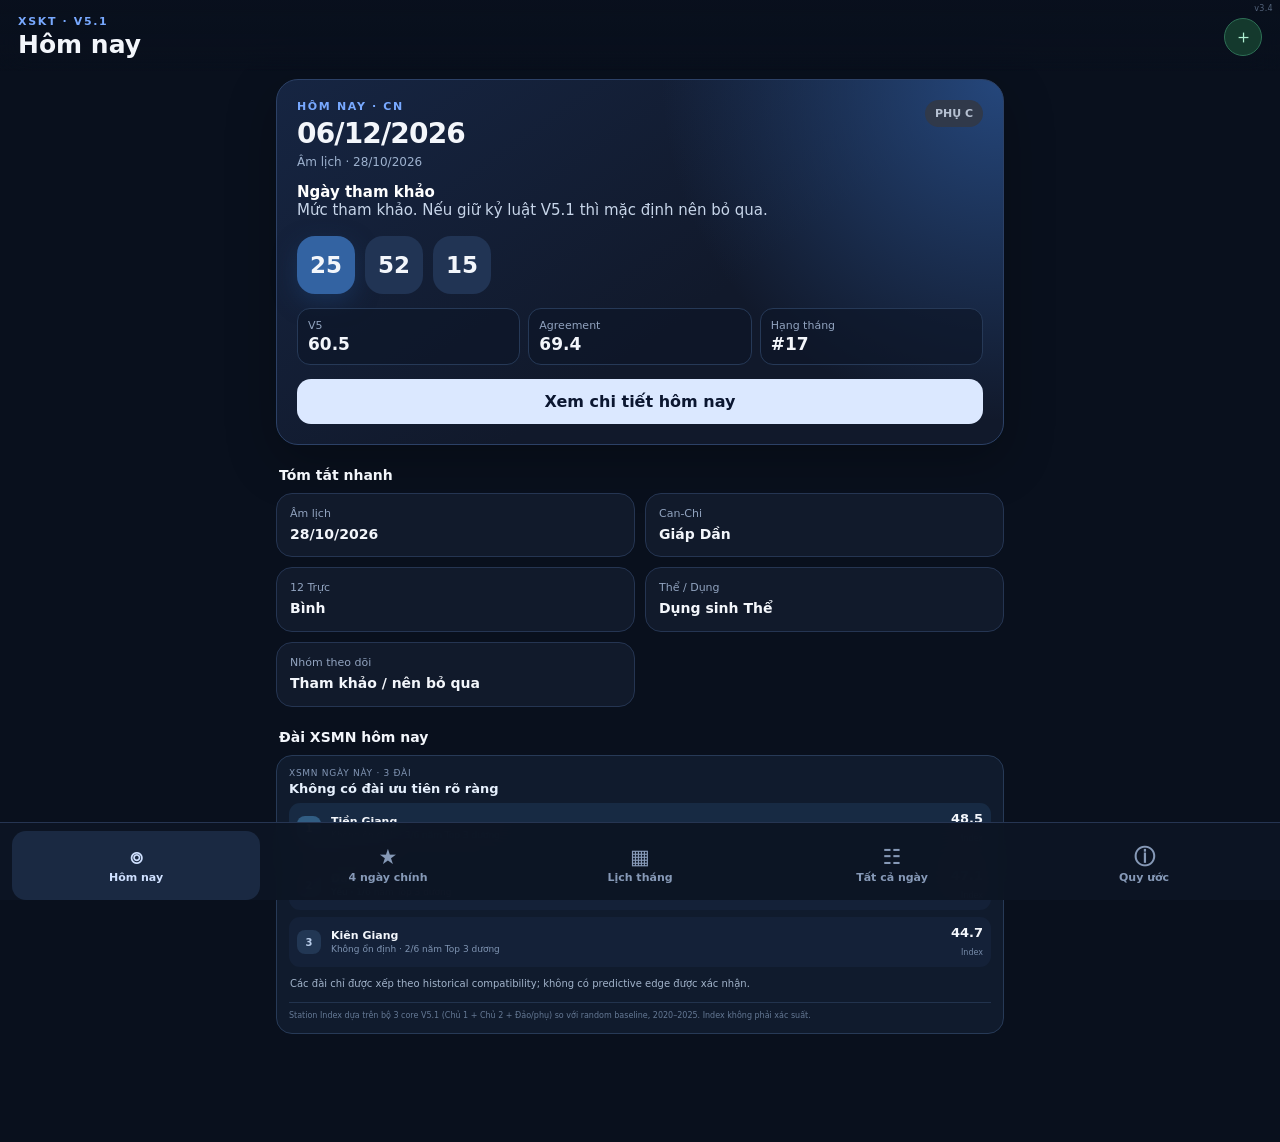
==== index.html @ 61201ab8 "Add XSMN station layer to V5.1 v3.4" ====
<!doctype html>
<html lang="vi">
<head>
  <meta charset="utf-8">
  <meta name="viewport" content="width=device-width,initial-scale=1,viewport-fit=cover">
  <meta name="theme-color" content="#0b1020">
  <meta name="apple-mobile-web-app-capable" content="yes">
  <meta name="apple-mobile-web-app-status-bar-style" content="black-translucent">
  <meta name="apple-mobile-web-app-title" content="XSKT V5.1">
  <meta name="description" content="V5.1 XSKT 2026–2030: hôm nay, 4 ngày chính và toàn bộ lịch theo dõi.">
  <link rel="manifest" href="./manifest.webmanifest">
  <link rel="apple-touch-icon" href="./icons/apple-touch-icon.png">
  <link rel="stylesheet" href="./assets/style.v34.css">
  <title>XSKT V5.1</title>
</head>
<body>
<div id="app"><div class="build-version">v3.4</div>
  <header class="app-header">
    <div>
      <div class="eyebrow">XSKT · V5.1</div>
      <h1 id="screenTitle">Hôm nay</h1>
    </div>
    <button id="installBtn" class="icon-btn install-mini" hidden aria-label="Cài ứng dụng">＋</button>
  </header>

  <main class="app-main">
    <!-- TODAY -->
    <section id="screen-today" class="screen active">
      <div id="todayContent"></div>
    </section>

    <!-- MAIN DAYS -->
    <section id="screen-main" class="screen">
      <div class="period-toolbar">
        <button id="mainPrev" class="round-btn" aria-label="Tháng trước">‹</button>
        <button id="mainPeriod" class="period-label"></button>
        <button id="mainNext" class="round-btn" aria-label="Tháng sau">›</button>
      </div>
      <div class="screen-intro">
        <strong>4 ngày ưu tiên</strong>
        <span>Được chọn theo Priority = 65% V5 + 35% Agreement, giãn tối thiểu 5 ngày.</span>
      </div>
      <div id="mainDays" class="day-list"></div>
    </section>


    <!-- CALENDAR -->
    <section id="screen-calendar" class="screen">
      <div class="period-toolbar">
        <button id="calPrev" class="round-btn" aria-label="Tháng trước">‹</button>
        <button id="calPeriod" class="period-label"></button>
        <button id="calNext" class="round-btn" aria-label="Tháng sau">›</button>
      </div>
      <div class="calendar-legend">
        <span><i class="legend-dot main"></i>Chính</span>
        <span><i class="legend-dot pa"></i>Phụ A</span>
        <span><i class="legend-dot pb"></i>Phụ B</span>
        <span><i class="legend-dot pc"></i>Phụ C</span>
      </div>
      <div class="weekday-row">
        <span>T2</span><span>T3</span><span>T4</span><span>T5</span><span>T6</span><span>T7</span><span>CN</span>
      </div>
      <div id="calendarGrid" class="calendar-grid"></div>
      <div class="calendar-note">Số lớn: ngày dương · số nhỏ: ngày âm. Bấm vào ngày để xem chi tiết.</div>
    </section>

    <!-- ALL DAYS -->
    <section id="screen-all" class="screen">
      <div class="filter-card">
        <div class="filter-row">
          <select id="allYear" aria-label="Năm"></select>
          <select id="allMonth" aria-label="Tháng"></select>
        </div>
        <div class="segmented" id="allType">
          <button data-type="ALL" class="active">Tất cả</button>
          <button data-type="CHÍNH">Chính</button>
          <button data-type="PHỤ A">Phụ A</button>
          <button data-type="PHỤ B">Phụ B</button>
          <button data-type="PHỤ C">Phụ C</button>
        </div>
        <input id="allSearch" type="search" placeholder="Tìm số, Can-Chi, quẻ…">
      </div>
      <div id="allSummary" class="summary-line"></div>
      <div id="allDays" class="day-list compact-list"></div>
    </section>

    <!-- METHOD -->
    <section id="screen-method" class="screen">
      <div class="method-hero">
        <div class="method-kicker">V5.1 THUẦN ĐÔNG</div>
        <h2>Quy ước & cách chọn</h2>
        <p>Trang này mô tả đúng những dữ liệu và công thức đang được app sử dụng. Đây là quy ước nội bộ của V5.1, không phải xác suất xổ số.</p>
      </div>

      <section class="method-section">
        <h3>1. Hồ sơ cá nhân hóa</h3>
        <div class="profile-grid">
          <div class="profile-item"><span>Họ tên</span><b>Nguyễn Khai Trí</b><em>Không dùng để tính điểm</em></div>
          <div class="profile-item"><span>Ngày sinh</span><b>27/02/1995</b><em>Dùng để xác lập Tứ Trụ</em></div>
          <div class="profile-item"><span>Giờ sinh</span><b>20:40</b><em>Dùng để xác lập trụ giờ</em></div>
          <div class="profile-item"><span>Nơi sinh</span><b>Long Xuyên, An Giang</b><em>Dùng để xác định thời gian địa phương / UTC+7 khi lập hồ sơ</em></div>
          <div class="profile-item wide"><span>Tứ Trụ nền đang khóa</span><b>Ất Hợi · Mậu Dần · Kỷ Sửu · Giáp Tuất</b><em>Mọi ngày 2026–2030 được so với cùng một hồ sơ này</em></div>
          <div class="profile-item"><span>Nhật chủ</span><b>Kỷ Thổ</b><em>Nền chính của lớp Ngũ hành</em></div>
          <div class="profile-item"><span>Giới tính</span><b>Nam</b><em>Hiện không đi vào công thức điểm V5.1</em></div>
        </div>
        <div class="method-note important">
          <b>Tên có ảnh hưởng không?</b>
          <span>Không. V5.1 đã loại bỏ numerology phương Tây, nên họ tên không sinh ra con số và không được cộng trọng số.</span>
        </div>
      </section>

      <section class="method-section">
        <h3>2. Điểm ngày V5 được tạo như thế nào?</h3>
        <div class="formula-card">
          <div class="formula-title">Điểm ngày V5</div>
          <div class="formula-main"><b>55%</b> Bát Tự/Ngũ hành <i>+</i> <b>35%</b> Kinh Dịch/Bát Quái <i>+</i> <b>10%</b> đồng thuận</div>
        </div>

        <details class="method-details" open>
          <summary>Bát Tự / Ngũ hành — 55%</summary>
          <div class="weight-list">
            <div><span>Hỷ/Dụng & khí ngày/tháng</span><b>36%</b></div>
            <div><span>Hợp · Xung · Hại · Hình · Phá · Tam hợp/Tam hội với Tứ Trụ</span><b>27%</b></div>
            <div><span>12 Trực</span><b>14%</b></div>
            <div><span>Nạp âm ngày</span><b>13%</b></div>
            <div><span>Khí lưu niên</span><b>10%</b></div>
          </div>
          <p class="method-copy">Các tỷ lệ trên là tỷ lệ <strong>bên trong phần Bát Tự 55%</strong>. Quy ước Hỷ/Dụng hiện tại ưu tiên Hỏa → Thổ, Kim nhẹ; Thủy và Mộc giảm điểm đối với nền Kỷ Thổ.</p>
        </details>

        <details class="method-details">
          <summary>Kinh Dịch / Bát Quái — 35%</summary>
          <div class="weight-list">
            <div><span>Quan hệ Thể – Dụng</span><b>48%</b></div>
            <div><span>Quẻ hỗ</span><b>22%</b></div>
            <div><span>Quẻ biến</span><b>22%</b></div>
            <div><span>Tứ Tượng</span><b>8%</b></div>
          </div>
          <p class="method-copy">Điểm cao hơn khi Dụng sinh Thể hoặc Thể–Dụng tỷ hòa; thấp hơn khi Dụng khắc Thể. Quẻ hỗ mô tả lớp trung gian, quẻ biến mô tả trạng thái sau hào động.</p>
        </details>

        <details class="method-details">
          <summary>Đồng thuận — 10%</summary>
          <p class="method-copy"><strong>Consensus</strong> dùng trong điểm V5 = 100 − |Điểm Bát Tự − Điểm Quẻ|. Hai hệ càng gần nhau thì phần đồng thuận càng cao.</p>
          <p class="method-copy"><strong>Agreement</strong> hiển thị trên app là chỉ số riêng của V5.1: 45% Consensus + 27.5% Bát Tự + 27.5% Quẻ. Nó trả lời “các tín hiệu có nhất quán và đủ mạnh hay không?”, không phải xác suất trúng.</p>
        </details>
      </section>

      <section class="method-section">
        <h3>3. Quẻ ngày được lập theo quy ước nào?</h3>
        <div class="method-note">
          <b>Quy ước V5 chuẩn hóa theo Mai Hoa-style</b>
          <span>Dùng số Địa Chi năm + tháng tiết khí + ngày dương + <strong>giờ Ngọ cố định (12:00)</strong> để sinh thượng quái, hạ quái và hào động.</span>
        </div>
        <div class="method-note warning">
          <b>Giờ sinh 20:40 có được dùng để lập quẻ ngày không?</b>
          <span>Không. Giờ sinh chỉ nằm trong Tứ Trụ cá nhân (trụ giờ Giáp Tuất). Quẻ của từng ngày dùng giờ Ngọ cố định để 1.826 ngày có thể so sánh nhất quán.</span>
        </div>
        <p class="method-copy">Đây là một quy ước tính toán được khóa cho V5, không được trình bày như “công thức Kinh Dịch duy nhất” hay một trường phái cổ điển duy nhất.</p>
      </section>

      <section class="method-section">
        <h3>4. Từ ngày → chữ số → cặp số</h3>
        <div class="pipeline">
          <div class="pipe-box"><span>01</span><b>Tín hiệu ngày</b><small>Can-Chi ngày/tháng · Lục Thập Hoa Giáp</small></div>
          <div class="pipe-arrow">↓</div>
          <div class="pipe-box"><span>02</span><b>Tín hiệu quẻ</b><small>Quẻ chủ · quẻ hỗ · quẻ biến · hào động</small></div>
          <div class="pipe-arrow">↓</div>
          <div class="pipe-box"><span>03</span><b>Ngũ hành số</b><small>Hà Đồ · Lạc Thư · cộng hưởng Hỷ/Dụng</small></div>
          <div class="pipe-arrow">↓</div>
          <div class="pipe-box"><span>04</span><b>Xếp 00–99</b><small>Điểm hai chữ số + bonus/penalty + cộng hưởng quẻ</small></div>
          <div class="pipe-arrow">↓</div>
          <div class="pipe-box accent"><span>05</span><b>V5.1 chọn vai trò</b><small>Chủ 1 · Chủ 2 · Đảo/phụ · 2 số mở rộng</small></div>
        </div>
      </section>

      <section class="method-section">
        <h3>5. Điểm V5.1 của từng cặp</h3>
        <div class="weight-list boxed">
          <div><span>Thứ hạng cặp trong Top 6 của engine V5</span><b>48%</b></div>
          <div><span>Chất lượng ngày V5</span><b>22%</b></div>
          <div><span>Agreement</span><b>16%</b></div>
          <div><span>Cặp đảo có được hỗ trợ hay không</span><b>9%</b></div>
          <div><span>Đa dạng hai chữ số</span><b>5%</b></div>
        </div>
        <p class="method-copy">Ví dụ AB và BA cùng nằm trong Top 6 thì tín hiệu đảo được cộng mạnh hơn. Số kép có penalty nhẹ để engine không tự khóa quá nhiều vào 11/22/55/77/88…</p>
      </section>

      <section class="method-section">
        <h3>6. Những thứ V5.1 KHÔNG dùng</h3>
        <div class="not-used-list">
          <span>✕ Họ tên để sinh số</span>
          <span>✕ Chiêm tinh phương Tây / hành tinh</span>
          <span>✕ Numerology Pythagorean / Life Path</span>
          <span>✕ Kết quả xổ số các kỳ trước để chọn “hot/cold number”</span>
          <span>✕ Tần suất số lịch sử để chỉnh dự báo tương lai</span>
          <span>✕ Kết quả backtest 2023–2025 để tối ưu trọng số</span>
        </div>
      </section>

      <section class="method-section">
        <h3>7. Vì sao vẫn giữ backtest?</h3>
        <div class="method-note warning">
          <b>Backtest dùng để kiểm tra, không dùng để huấn luyện</b>
          <span>Kiểm định XSMN 2023–2025 chưa xác nhận predictive edge có ý nghĩa thống kê. Vì vậy V5.1 được giữ nguyên thay vì sửa công thức để làm quá khứ đẹp hơn.</span>
        </div>
      </section>


      <section class="method-section">
        <h3>8. Lớp chọn đài XSMN</h3>
        <div class="method-note">
          <b>App xác định đài theo thứ trong tuần</b>
          <span>T2: TP.HCM/Đồng Tháp/Cà Mau · T3: Bến Tre/Vũng Tàu/Bạc Liêu · T4: Đồng Nai/Cần Thơ/Sóc Trăng · T5: Tây Ninh/An Giang/Bình Thuận · T6: Vĩnh Long/Bình Dương/Trà Vinh · T7: TP.HCM/Long An/Bình Phước/Hậu Giang · CN: Tiền Giang/Kiên Giang/Đà Lạt.</span>
        </div>
        <div class="method-note warning">
          <b>Lịch 2027–2030 là giả định</b>
          <span>App đang lặp lại lịch tuần hiện hành 2026. Nếu cơ quan xổ số thay lịch trong tương lai, cần cập nhật cấu hình lịch đài.</span>
        </div>
        <details class="method-details" open>
          <summary>Đài được xếp hạng dựa trên gì?</summary>
          <p class="method-copy">Mặc định dùng bộ 3 core V5.1: <strong>Chủ 1 + Chủ 2 + Đảo/phụ</strong>. Với từng đài, app tính hit-rate lịch sử của bộ này trên các kỳ thực tế 2020–2025 rồi trừ random baseline của từng kỳ.</p>
          <p class="method-copy">2020–2024 được dùng làm cửa sổ lịch sử; 2025 được giữ riêng để xem tín hiệu có tái lập hay không. Nếu 2025 đảo dấu, Index bị giảm độ tin cậy.</p>
        </details>
        <details class="method-details">
          <summary>Station Index có phải xác suất?</summary>
          <p class="method-copy">Không. Index chỉ được scale quanh 50 và giới hạn trong vùng 35–65 để tiện xếp hạng. <strong>Index 60 không có nghĩa là 60% khả năng trúng.</strong></p>
        </details>
        <div class="method-note important">
          <b>Khi nào app nói “Ưu tiên”?</b>
          <span>Chỉ khi đài đứng đầu nhóm và excess hit-rate Top 3 cùng dương ở 2020–2024 lẫn holdout 2025. Nếu không ổn định, app sẽ ghi “Xếp #1 lịch sử” hoặc “Không có đài ưu tiên rõ ràng”.</span>
        </div>
      </section>

      <section class="method-section final-method">
        <h3>9. Cách đọc app đúng</h3>
        <p class="method-copy">“Ngày chính”, “V5 70”, “Agreement 80” hay “Điểm cặp 85” đều là <strong>thang xếp hạng nội bộ của mô hình</strong>. Chúng không có nghĩa là “70% hoặc 85% khả năng trúng”.</p>
      </section>
    </section>

  </main>

  <nav class="bottom-nav" aria-label="Điều hướng chính">
    <button data-screen="today" class="active">
      <span class="nav-icon">⌾</span><span>Hôm nay</span>
    </button>
    <button data-screen="main">
      <span class="nav-icon">★</span><span>4 ngày chính</span>
    </button>
    <button data-screen="calendar">
      <span class="nav-icon">▦</span><span>Lịch tháng</span>
    </button>
    <button data-screen="all">
      <span class="nav-icon">☷</span><span>Tất cả ngày</span>
    </button>
    <button data-screen="method">
      <span class="nav-icon">ⓘ</span><span>Quy ước</span>
    </button>
  </nav>

  <!-- DETAIL SHEET -->
  <div id="detailOverlay" class="detail-overlay" hidden>
    <div class="detail-backdrop" data-close-detail></div>
    <article class="detail-sheet" role="dialog" aria-modal="true" aria-labelledby="detailTitle">
      <div class="sheet-handle"></div>
      <div class="sheet-head">
        <div>
          <div id="detailMeta" class="eyebrow"></div>
          <h2 id="detailTitle"></h2>
        </div>
        <button class="icon-btn" data-close-detail aria-label="Đóng">×</button>
      </div>
      <div id="detailBody"></div>
    </article>
  </div>

  <aside id="iosInstallHint" class="ios-hint" hidden>
    <button class="hint-close" id="closeIosHint">×</button>
    <strong>Cài app trên iPhone</strong>
    <span>Safari → Chia sẻ → Thêm vào Màn hình chính.</span>
  </aside>
</div>

<script src="./data/v51-2026-2030.v34.js"></script>
<script src="./assets/app.v34.js"></script>
<script>
if ('serviceWorker' in navigator) {
  let refreshing = false;
  navigator.serviceWorker.addEventListener('controllerchange', () => {
    if (!refreshing) {
      refreshing = true;
      window.location.reload();
    }
  });
  window.addEventListener('load', async () => {
    try {
      const reg = await navigator.serviceWorker.register('/sw.js?v=34', { updateViaCache: 'none' });
      await reg.update();
    } catch (err) {
      console.error('Service Worker registration failed:', err);
    }
  });
}
</script>
</body>
</html>
---- assets/style.v34.css ----
:root{
  --bg:#09101d;--surface:#111a2b;--surface2:#18233a;--line:#253552;
  --text:#f3f6fb;--muted:#91a3bf;--blue:#78a9ff;--green:#4dd39a;
  --green-soft:#163d31;--gold:#efc65d;--gold-soft:#463a1c;--red:#e98080;
  --gray:#8794aa;--nav-h:78px;--safe-bottom:env(safe-area-inset-bottom,0px)
}
*{box-sizing:border-box}
html{color-scheme:dark}
body{
  margin:0;background:var(--bg);color:var(--text);
  font-family:Inter,ui-sans-serif,system-ui,-apple-system,BlinkMacSystemFont,"Segoe UI",sans-serif;
  min-height:100vh;-webkit-font-smoothing:antialiased
}
button,input,select{font:inherit}
button{color:inherit}
#app{min-height:100vh}
.app-header{
  position:sticky;top:0;z-index:20;display:flex;align-items:center;justify-content:space-between;
  padding:calc(15px + env(safe-area-inset-top,0px)) 18px 12px;
  background:linear-gradient(180deg,#09101df5,#09101ddd 75%,transparent);
  backdrop-filter:blur(16px)
}
.eyebrow{font-size:11px;letter-spacing:.15em;text-transform:uppercase;color:var(--blue);font-weight:800}
h1{font-size:25px;margin:3px 0 0;line-height:1.1}
h2{font-size:23px;margin:3px 0 0}
.app-main{max-width:760px;margin:auto;padding:8px 16px calc(var(--nav-h) + 30px + var(--safe-bottom))}
.screen{display:none;animation:fade .18s ease}.screen.active{display:block}
@keyframes fade{from{opacity:.4;transform:translateY(3px)}to{opacity:1;transform:none}}

.bottom-nav{
  position:fixed;z-index:30;bottom:0;left:0;right:0;height:calc(var(--nav-h) + var(--safe-bottom));
  padding:8px max(12px,env(safe-area-inset-left)) var(--safe-bottom) max(12px,env(safe-area-inset-right));
  background:#0d1524f5;border-top:1px solid #263552;backdrop-filter:blur(18px);
  display:grid;grid-template-columns:repeat(5,1fr);gap:4px
}
.bottom-nav button{
  border:0;background:none;border-radius:14px;color:#8699b7;display:flex;flex-direction:column;
  align-items:center;justify-content:center;gap:3px;font-size:11px;font-weight:700
}
.bottom-nav button.active{color:#cfe0ff;background:#1a2942}
.nav-icon{font-size:21px;line-height:1}

.icon-btn,.round-btn{
  border:1px solid var(--line);background:var(--surface2);border-radius:999px;
  width:38px;height:38px;display:grid;place-items:center;font-size:22px;cursor:pointer
}
.install-mini{font-size:19px;color:#aff1d3;border-color:#2e7056;background:#14392d}

.hero-card{
  border-radius:22px;padding:20px;background:
    radial-gradient(circle at 100% 0,#25477c 0,transparent 42%),
    linear-gradient(145deg,#162542,#11192b 60%);
  border:1px solid #2c4166;box-shadow:0 16px 50px #0004
}
.hero-card.main-day{border-color:#3b8a6a;background:
  radial-gradient(circle at 100% 0,#236349 0,transparent 43%),
  linear-gradient(145deg,#152e2a,#111a2b 62%)}
.hero-top{display:flex;justify-content:space-between;gap:12px;align-items:flex-start}
.hero-date{font-size:28px;font-weight:850;letter-spacing:-.03em;margin-top:4px}
.status-pill{border-radius:999px;padding:7px 10px;font-size:11px;font-weight:850;white-space:nowrap}
.status-main{background:#1b513b;color:#a7f2ce}.status-pa{background:#294737;color:#c1e7cf}
.status-pb{background:#51431f;color:#f5dda1}.status-pc{background:#30394a;color:#b6c1d2}
.today-verdict{margin:14px 0 4px;font-size:15px;color:#c7d5e9}.today-verdict strong{color:#fff}
.big-picks{display:flex;gap:10px;margin:17px 0 13px}
.big-num{
  width:58px;height:58px;border-radius:18px;display:grid;place-items:center;
  background:#213454;font-size:23px;font-weight:900
}
.big-num:first-child{background:#3363a2;box-shadow:0 8px 22px #1c3d6c88}
.metric-row{display:grid;grid-template-columns:repeat(3,1fr);gap:8px;margin-top:14px}
.metric{background:#0d1627aa;border:1px solid #263957;border-radius:13px;padding:10px}
.metric span{display:block;color:var(--muted);font-size:11px}.metric b{font-size:17px;margin-top:2px;display:block}
.primary-action{
  margin-top:14px;width:100%;border:0;border-radius:14px;padding:13px;background:#dbe8ff;color:#0b1630;
  font-weight:850;cursor:pointer
}

.section-title{font-size:14px;font-weight:850;margin:22px 3px 10px}
.quick-grid{display:grid;grid-template-columns:1fr 1fr;gap:10px}
.quick-card{background:var(--surface);border:1px solid var(--line);border-radius:16px;padding:13px}
.quick-card span{font-size:11px;color:var(--muted);display:block}.quick-card b{font-size:14px;display:block;margin-top:5px;line-height:1.35}

.period-toolbar{display:grid;grid-template-columns:42px 1fr 42px;gap:8px;align-items:center;margin:2px 0 12px}
.period-label{border:0;background:none;font-weight:850;font-size:17px}
.screen-intro{background:#101a2c;border:1px solid #233655;border-radius:14px;padding:12px 14px;margin-bottom:12px}
.screen-intro strong{display:block;font-size:13px}.screen-intro span{display:block;font-size:12px;color:var(--muted);margin-top:3px;line-height:1.4}

.day-list{display:flex;flex-direction:column;gap:10px}
.day-card{
  display:grid;grid-template-columns:58px minmax(0,1fr) auto;gap:12px;align-items:center;
  background:var(--surface);border:1px solid var(--line);border-radius:17px;padding:13px;cursor:pointer
}
.day-card:active{transform:scale(.994)}
.day-card.main{border-color:#37755c;background:linear-gradient(100deg,#143329,#111a2b 50%)}
.day-calendar{
  width:58px;height:58px;border-radius:14px;background:#1a2943;display:flex;flex-direction:column;
  align-items:center;justify-content:center;line-height:1
}
.day-calendar small{font-size:10px;color:#9eb1cf;text-transform:uppercase;font-weight:750}
.day-calendar b{font-size:23px;margin-top:3px}
.day-mainline{display:flex;gap:7px;align-items:center;flex-wrap:wrap}
.day-mainline strong{font-size:15px}.small-pill{font-size:10px;padding:4px 6px;border-radius:999px;background:#252f42;color:#afbdd1}
.day-sub{font-size:12px;color:var(--muted);margin-top:4px;white-space:nowrap;overflow:hidden;text-overflow:ellipsis}
.mini-picks{display:flex;gap:4px;margin-top:7px}
.mini-num{width:29px;height:29px;border-radius:9px;background:#202f4a;display:grid;place-items:center;font-size:12px;font-weight:850}
.mini-num:first-child{background:#315986}
.chevron{color:#70839f;font-size:22px}

.filter-card{background:var(--surface);border:1px solid var(--line);border-radius:18px;padding:12px;margin-bottom:10px}
.filter-row{display:grid;grid-template-columns:1fr 1fr;gap:8px}
select,input[type=search]{
  width:100%;background:#0e1728;border:1px solid #283a58;border-radius:12px;padding:11px;color:var(--text);outline:none
}
input[type=search]{margin-top:9px}
.segmented{display:flex;gap:5px;overflow-x:auto;padding-top:9px;scrollbar-width:none}.segmented::-webkit-scrollbar{display:none}
.segmented button{border:0;background:#202c42;color:#9fb0ca;border-radius:999px;padding:7px 10px;font-size:11px;white-space:nowrap;font-weight:750}
.segmented button.active{background:#dce8fb;color:#142039}
.summary-line{font-size:12px;color:var(--muted);padding:3px 4px 10px}

.detail-overlay{position:fixed;z-index:100;inset:0}
.detail-backdrop{position:absolute;inset:0;background:#0009;backdrop-filter:blur(5px)}
.detail-sheet{
  position:absolute;left:0;right:0;bottom:0;max-height:91vh;overflow:auto;
  border-radius:24px 24px 0 0;background:#0f1829;border-top:1px solid #33445e;
  padding:9px 18px calc(24px + var(--safe-bottom));box-shadow:0 -18px 60px #0008
}
@media(min-width:760px){
  .detail-sheet{left:50%;right:auto;transform:translateX(-50%);width:700px;border-radius:24px;bottom:24px;max-height:88vh}
}
.sheet-handle{width:40px;height:5px;background:#44536a;border-radius:99px;margin:1px auto 13px}
.sheet-head{display:flex;justify-content:space-between;gap:12px;align-items:flex-start;position:sticky;top:-9px;background:#0f1829f5;padding:9px 0 9px;z-index:2}
.detail-section{padding:14px 0;border-top:1px solid #24334c}.detail-section:first-of-type{border-top:0}
.detail-section h3{font-size:13px;margin:0 0 10px;color:#a9bedb}
.number-table{display:grid;grid-template-columns:repeat(5,1fr);gap:7px}
.number-item{background:#182641;border-radius:13px;padding:10px 4px;text-align:center}
.number-item b{display:block;font-size:20px}.number-item span{font-size:10px;color:var(--muted)}
.info-list{display:grid;grid-template-columns:1fr 1fr;gap:8px}
.info-item{background:#131e32;border-radius:12px;padding:10px}
.info-item span{display:block;font-size:10px;color:var(--muted)}.info-item b{display:block;font-size:12px;margin-top:4px;line-height:1.4}
.gua-flow{display:flex;gap:6px;align-items:stretch;overflow:auto}
.gua-box{min-width:135px;background:#152238;border-radius:12px;padding:10px}
.gua-box small{display:block;color:var(--muted);font-size:10px}.gua-box b{display:block;font-size:12px;margin-top:4px;line-height:1.4}
.gua-arrow{display:grid;place-items:center;color:#6680a5}

.ios-hint{
  position:fixed;z-index:80;left:14px;right:14px;bottom:calc(var(--nav-h) + 12px + var(--safe-bottom));
  background:#142440;border:1px solid #35547d;border-radius:15px;padding:12px 38px 12px 13px;
  box-shadow:0 12px 36px #0006;font-size:12px;color:#cbd9ee
}
.ios-hint strong,.ios-hint span{display:block}.ios-hint span{margin-top:3px;color:#9eb1ce}
.hint-close{position:absolute;right:8px;top:7px;border:0;background:none;font-size:20px;color:#aebfd8}

.empty{padding:34px 14px;text-align:center;color:var(--muted);border:1px dashed #34445d;border-radius:15px}
@media(max-width:420px){
  .app-main{padding-left:12px;padding-right:12px}
  .big-num{width:53px;height:53px}
  .metric-row{gap:6px}.metric{padding:9px}
}


/* Lunar date */
.lunar-hero{font-size:12px;color:#9db1ce;margin-top:5px}

/* Calendar tab */
.calendar-legend{
  display:flex;gap:12px;align-items:center;overflow-x:auto;margin:2px 2px 12px;
  color:var(--muted);font-size:11px;white-space:nowrap
}
.calendar-legend span{display:flex;align-items:center;gap:5px}
.legend-dot{width:8px;height:8px;border-radius:50%;display:inline-block}
.legend-dot.main{background:var(--green)}
.legend-dot.pa{background:#78b68d}
.legend-dot.pb{background:var(--gold)}
.legend-dot.pc{background:#58657b}

.weekday-row{
  display:grid;grid-template-columns:repeat(7,1fr);gap:4px;margin:0 0 5px;
  color:#8293ad;font-size:10px;font-weight:800;text-align:center
}
.calendar-grid{
  display:grid;grid-template-columns:repeat(7,1fr);gap:5px
}
.calendar-cell{
  position:relative;aspect-ratio:1/1.05;min-width:0;border:1px solid #263650;background:#111b2d;
  border-radius:12px;padding:6px;display:flex;flex-direction:column;align-items:flex-start;justify-content:flex-start;
  cursor:pointer;color:var(--text);overflow:hidden
}
.calendar-cell.blank{visibility:hidden;pointer-events:none}
.calendar-cell.cal-main{border-color:#3e9e74;background:linear-gradient(145deg,#173d31,#112238)}
.calendar-cell.cal-pa{border-color:#47775a}
.calendar-cell.cal-pb{border-color:#75622e}
.calendar-cell.cal-pc{border-color:#263650}
.calendar-cell.today{box-shadow:0 0 0 2px #78a9ff inset}
.solar-day{font-size:17px;font-weight:900;line-height:1}
.lunar-day{font-size:10px;color:#aebbd0;margin-top:4px}
.cal-score{position:absolute;right:5px;bottom:5px;font-size:8px;color:#7386a3}
.cal-main .cal-score{color:#8de2bb}
.calendar-note{font-size:11px;color:var(--muted);padding:10px 3px 2px;line-height:1.45}

@media(max-width:390px){
  .calendar-grid{gap:3px}
  .calendar-cell{border-radius:9px;padding:5px}
  .solar-day{font-size:15px}
  .lunar-day{font-size:9px}
  .bottom-nav button{font-size:9px}
  .nav-icon{font-size:19px}
}

.build-version{position:fixed;right:7px;top:calc(4px + env(safe-area-inset-top,0px));z-index:50;
font-size:8px;color:#52627a;pointer-events:none;letter-spacing:.04em}

.explain-callout{background:#111f35;border:1px solid #2b4265;border-radius:14px;padding:12px 13px;display:flex;flex-direction:column;gap:5px}.explain-callout b{font-size:13px}.explain-callout span{font-size:12px;color:#a9bbd3;line-height:1.5}.signal-chips{display:flex;gap:6px;overflow:auto;padding:9px 0 2px;scrollbar-width:none}.signal-chips::-webkit-scrollbar{display:none}.signal-chips span{white-space:nowrap;background:#192740;border-radius:999px;padding:6px 8px;font-size:10px;color:#9db0cb}.signal-chips b{color:#eef5ff;font-size:12px}.top6-line{display:flex;justify-content:space-between;gap:12px;align-items:center;margin-top:9px;font-size:11px;color:#8fa3c1}.top6-line b{color:#d9e7fa;letter-spacing:.05em;text-align:right}.why-list{display:flex;flex-direction:column;gap:10px}.why-number{background:#111b2e;border:1px solid #263957;border-radius:16px;padding:12px}.why-number.primary{border-color:#3d719f;background:linear-gradient(145deg,#152947,#111b2e 65%)}.why-head{display:flex;align-items:center;gap:11px}.why-num{width:50px;height:50px;border-radius:15px;background:#213b63;display:grid;place-items:center;font-size:21px;font-weight:900}.why-head strong{display:block;font-size:13px}.why-head span{display:block;font-size:10px;color:#8fa3bf;margin-top:3px}.why-summary{display:flex;flex-direction:column;gap:4px;margin:10px 0 4px}.why-summary b{font-size:11px;color:#dce8f8}.why-summary span{font-size:11px;color:#9fb1ca;line-height:1.45}.why-details{border-top:1px solid #22334e;margin-top:8px;padding-top:8px}.why-details summary{font-size:11px;color:#a9c5e8;cursor:pointer;font-weight:700}.component-box{padding-top:8px;display:flex;flex-direction:column;gap:9px}.component-head{display:flex;justify-content:space-between;font-size:10px;color:#aab9cd}.component-head b{color:#ddecff}.component-track{height:5px;background:#202d42;border-radius:99px;overflow:hidden;margin:3px 0}.component-track i{display:block;height:100%;background:linear-gradient(90deg,#558ada,#61c49a);border-radius:99px}.component-help{font-size:9px;color:#7286a4;line-height:1.35}.reason-list{display:flex;flex-direction:column;gap:6px;padding-top:8px}.reason-item{display:grid;grid-template-columns:88px 1fr auto;gap:7px;align-items:start;background:#142036;border-radius:10px;padding:8px}.reason-source{font-size:9px;color:#8facd2;font-weight:700}.reason-text{font-size:10px;color:#aebed3;line-height:1.35}.reason-item b{font-size:10px}.reason-item b.plus{color:#78ddb1}.reason-item b.minus{color:#e49393}.negative-block{margin-top:8px}.negative-block>b{font-size:10px;color:#d69a9a}.reverse-note{font-size:10px;color:#9fb1ca;line-height:1.4;margin-top:8px;background:#121f33;border-radius:10px;padding:8px}.muted-small{font-size:10px;color:#7e91ad;padding-top:7px}


/* v3.3 Method / Quy ước */
.method-hero{
  padding:17px;border-radius:20px;background:
  radial-gradient(circle at 100% 0,#264a78 0,transparent 48%),
  linear-gradient(145deg,#152440,#111a2c 62%);
  border:1px solid #2d4162;margin-bottom:13px
}
.method-kicker{font-size:10px;color:#7eabeb;font-weight:850;letter-spacing:.14em}
.method-hero h2{font-size:24px;margin:5px 0 6px}
.method-hero p{font-size:12px;line-height:1.5;color:#a7b8d0;margin:0}
.method-section{padding:16px 0;border-bottom:1px solid #253650}
.method-section>h3{font-size:14px;color:#c8d8ee;margin:0 0 11px}
.profile-grid{display:grid;grid-template-columns:1fr 1fr;gap:8px}
.profile-item{background:#121f34;border:1px solid #233755;border-radius:13px;padding:10px}
.profile-item.wide{grid-column:1/-1}
.profile-item span{display:block;font-size:9px;color:#8297b6}
.profile-item b{display:block;font-size:12px;margin-top:4px;line-height:1.4}
.profile-item em{display:block;font-style:normal;font-size:9px;color:#7590b2;margin-top:4px;line-height:1.35}
.method-note{background:#111f34;border:1px solid #2b4265;border-radius:13px;padding:11px 12px;margin-top:9px}
.method-note.important{border-color:#3c795f;background:#122a25}
.method-note.warning{border-color:#725f30;background:#292318}
.method-note b{display:block;font-size:11px}
.method-note span{display:block;font-size:10px;color:#a7b9d0;line-height:1.45;margin-top:4px}
.formula-card{background:#16243a;border:1px solid #2c4365;border-radius:15px;padding:13px;margin-bottom:9px}
.formula-title{font-size:10px;color:#8196b6;margin-bottom:6px}
.formula-main{font-size:12px;line-height:1.65;color:#b9c9de}
.formula-main b{font-size:16px;color:#eef5ff}.formula-main i{font-style:normal;color:#6380a7;margin:0 4px}
.method-details{border:1px solid #253954;background:#111b2d;border-radius:13px;margin-top:8px;padding:10px}
.method-details summary{font-size:11px;font-weight:800;color:#aac5e7;cursor:pointer}
.weight-list{display:flex;flex-direction:column;gap:6px;margin-top:9px}
.weight-list>div{display:grid;grid-template-columns:1fr auto;gap:9px;background:#152239;border-radius:10px;padding:8px}
.weight-list span{font-size:10px;color:#a8b8ce;line-height:1.35}.weight-list b{font-size:11px;color:#d9e8fa}
.weight-list.boxed{margin-top:0}
.method-copy{font-size:10px;line-height:1.55;color:#91a6c2;margin:9px 2px 0}
.method-copy strong{color:#d3e0f2}
.pipeline{display:flex;flex-direction:column;align-items:stretch}
.pipe-box{background:#121f34;border:1px solid #273b59;border-radius:13px;padding:10px;display:grid;grid-template-columns:30px 1fr;column-gap:8px}
.pipe-box>span{grid-row:1/3;width:27px;height:27px;border-radius:9px;background:#20395d;display:grid;place-items:center;font-size:9px;font-weight:850;color:#b9d5fa}
.pipe-box b{font-size:11px}.pipe-box small{font-size:9px;color:#869bb8;margin-top:3px;line-height:1.35}
.pipe-box.accent{border-color:#3d755c;background:#132b25}
.pipe-arrow{text-align:center;color:#526d91;font-size:14px;line-height:18px}
.not-used-list{display:grid;grid-template-columns:1fr 1fr;gap:7px}
.not-used-list span{font-size:9px;line-height:1.4;background:#1a1e2c;border:1px solid #34384b;color:#a9afc0;padding:9px;border-radius:11px}
.final-method{padding-bottom:28px}
@media(max-width:420px){
  .profile-grid{grid-template-columns:1fr}
  .profile-item.wide{grid-column:auto}
  .not-used-list{grid-template-columns:1fr}
  .bottom-nav button{font-size:8px}
  .nav-icon{font-size:18px}
}

/* v3.4 Station Layer */
.station-panel{background:#101b2d;border:1px solid #273a57;border-radius:16px;padding:12px;display:flex;flex-direction:column;gap:7px}
.station-panel.strong{border-color:#38765b;background:linear-gradient(145deg,#133126,#101b2d 65%)}
.station-panel.medium{border-color:#365d80}
.station-panel.caution{border-color:#75612f;background:linear-gradient(145deg,#292319,#101b2d 65%)}
.station-panel-head span{display:block;font-size:9px;color:#8296b5;text-transform:uppercase;letter-spacing:.08em}
.station-panel-head b{display:block;font-size:13px;margin-top:3px;color:#e6f0fd}
.station-row{display:grid;grid-template-columns:26px minmax(0,1fr) 48px;gap:8px;align-items:center;background:#142138;border-radius:11px;padding:8px}
.station-row.top{background:#172a43}.station-rank{width:24px;height:24px;border-radius:8px;background:#223754;display:grid;place-items:center;font-size:10px;font-weight:900;color:#b8cce9}
.station-row.top .station-rank{background:#315d83;color:#fff}.station-name b{display:block;font-size:11px}.station-name span{display:block;font-size:9px;color:#7f94b2;margin-top:2px;line-height:1.3}
.station-score{text-align:right}.station-score b{display:block;font-size:13px}.station-score span{font-size:8px;color:#758aa8}
.station-note{font-size:10px;color:#a1b3ca;line-height:1.45;padding:3px 1px}.station-foot{font-size:8px;color:#657995;line-height:1.4;border-top:1px solid #22334d;padding-top:7px}
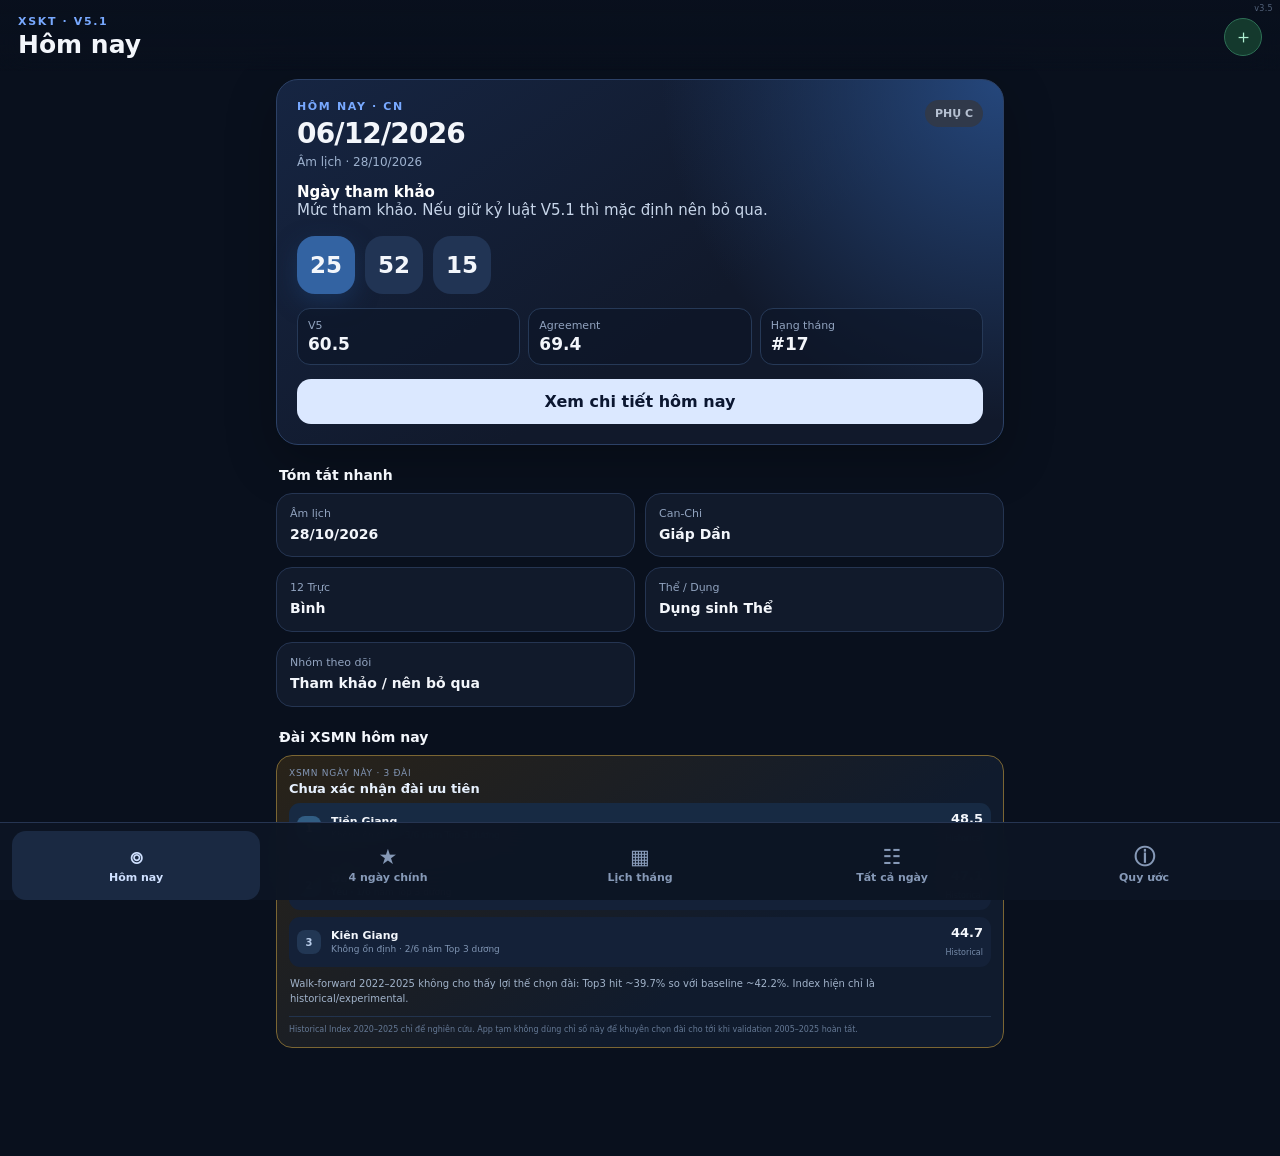
==== commit e5c29160: "Disable station recommendation pending long-history validation v3.5" ====
--- a/index.html
+++ b/index.html
@@ -10,11 +10,11 @@
   <meta name="description" content="V5.1 XSKT 2026–2030: hôm nay, 4 ngày chính và toàn bộ lịch theo dõi.">
   <link rel="manifest" href="./manifest.webmanifest">
   <link rel="apple-touch-icon" href="./icons/apple-touch-icon.png">
-  <link rel="stylesheet" href="./assets/style.v34.css">
+  <link rel="stylesheet" href="./assets/style.v35.css">
   <title>XSKT V5.1</title>
 </head>
 <body>
-<div id="app"><div class="build-version">v3.4</div>
+<div id="app"><div class="build-version">v3.5</div>
   <header class="app-header">
     <div>
       <div class="eyebrow">XSKT · V5.1</div>
@@ -227,8 +227,8 @@
           <p class="method-copy">Không. Index chỉ được scale quanh 50 và giới hạn trong vùng 35–65 để tiện xếp hạng. <strong>Index 60 không có nghĩa là 60% khả năng trúng.</strong></p>
         </details>
         <div class="method-note important">
-          <b>Khi nào app nói “Ưu tiên”?</b>
-          <span>Chỉ khi đài đứng đầu nhóm và excess hit-rate Top 3 cùng dương ở 2020–2024 lẫn holdout 2025. Nếu không ổn định, app sẽ ghi “Xếp #1 lịch sử” hoặc “Không có đài ưu tiên rõ ràng”.</span>
+          <b>Trạng thái hiện tại: recommendation đang tắt</b>
+          <span>Walk-forward 2022–2025 cho kết quả thấp hơn baseline, vì vậy app v3.5 không còn khuyên chọn đài. Historical Index vẫn hiển thị để nghiên cứu và sẽ chỉ được bật lại nếu dữ liệu 2005–2025 xác nhận.</span>
         </div>
       </section>
 
@@ -281,8 +281,8 @@
   </aside>
 </div>
 
-<script src="./data/v51-2026-2030.v34.js"></script>
-<script src="./assets/app.v34.js"></script>
+<script src="./data/v51-2026-2030.v35.js"></script>
+<script src="./assets/app.v35.js"></script>
 <script>
 if ('serviceWorker' in navigator) {
   let refreshing = false;
@@ -294,7 +294,7 @@
   });
   window.addEventListener('load', async () => {
     try {
-      const reg = await navigator.serviceWorker.register('/sw.js?v=34', { updateViaCache: 'none' });
+      const reg = await navigator.serviceWorker.register('/sw.js?v=35', { updateViaCache: 'none' });
       await reg.update();
     } catch (err) {
       console.error('Service Worker registration failed:', err);
--- a/assets/style.v35.css
+++ b/assets/style.v35.css
@@ -0,0 +1,281 @@
+:root{
+  --bg:#09101d;--surface:#111a2b;--surface2:#18233a;--line:#253552;
+  --text:#f3f6fb;--muted:#91a3bf;--blue:#78a9ff;--green:#4dd39a;
+  --green-soft:#163d31;--gold:#efc65d;--gold-soft:#463a1c;--red:#e98080;
+  --gray:#8794aa;--nav-h:78px;--safe-bottom:env(safe-area-inset-bottom,0px)
+}
+*{box-sizing:border-box}
+html{color-scheme:dark}
+body{
+  margin:0;background:var(--bg);color:var(--text);
+  font-family:Inter,ui-sans-serif,system-ui,-apple-system,BlinkMacSystemFont,"Segoe UI",sans-serif;
+  min-height:100vh;-webkit-font-smoothing:antialiased
+}
+button,input,select{font:inherit}
+button{color:inherit}
+#app{min-height:100vh}
+.app-header{
+  position:sticky;top:0;z-index:20;display:flex;align-items:center;justify-content:space-between;
+  padding:calc(15px + env(safe-area-inset-top,0px)) 18px 12px;
+  background:linear-gradient(180deg,#09101df5,#09101ddd 75%,transparent);
+  backdrop-filter:blur(16px)
+}
+.eyebrow{font-size:11px;letter-spacing:.15em;text-transform:uppercase;color:var(--blue);font-weight:800}
+h1{font-size:25px;margin:3px 0 0;line-height:1.1}
+h2{font-size:23px;margin:3px 0 0}
+.app-main{max-width:760px;margin:auto;padding:8px 16px calc(var(--nav-h) + 30px + var(--safe-bottom))}
+.screen{display:none;animation:fade .18s ease}.screen.active{display:block}
+@keyframes fade{from{opacity:.4;transform:translateY(3px)}to{opacity:1;transform:none}}
+
+.bottom-nav{
+  position:fixed;z-index:30;bottom:0;left:0;right:0;height:calc(var(--nav-h) + var(--safe-bottom));
+  padding:8px max(12px,env(safe-area-inset-left)) var(--safe-bottom) max(12px,env(safe-area-inset-right));
+  background:#0d1524f5;border-top:1px solid #263552;backdrop-filter:blur(18px);
+  display:grid;grid-template-columns:repeat(5,1fr);gap:4px
+}
+.bottom-nav button{
+  border:0;background:none;border-radius:14px;color:#8699b7;display:flex;flex-direction:column;
+  align-items:center;justify-content:center;gap:3px;font-size:11px;font-weight:700
+}
+.bottom-nav button.active{color:#cfe0ff;background:#1a2942}
+.nav-icon{font-size:21px;line-height:1}
+
+.icon-btn,.round-btn{
+  border:1px solid var(--line);background:var(--surface2);border-radius:999px;
+  width:38px;height:38px;display:grid;place-items:center;font-size:22px;cursor:pointer
+}
+.install-mini{font-size:19px;color:#aff1d3;border-color:#2e7056;background:#14392d}
+
+.hero-card{
+  border-radius:22px;padding:20px;background:
+    radial-gradient(circle at 100% 0,#25477c 0,transparent 42%),
+    linear-gradient(145deg,#162542,#11192b 60%);
+  border:1px solid #2c4166;box-shadow:0 16px 50px #0004
+}
+.hero-card.main-day{border-color:#3b8a6a;background:
+  radial-gradient(circle at 100% 0,#236349 0,transparent 43%),
+  linear-gradient(145deg,#152e2a,#111a2b 62%)}
+.hero-top{display:flex;justify-content:space-between;gap:12px;align-items:flex-start}
+.hero-date{font-size:28px;font-weight:850;letter-spacing:-.03em;margin-top:4px}
+.status-pill{border-radius:999px;padding:7px 10px;font-size:11px;font-weight:850;white-space:nowrap}
+.status-main{background:#1b513b;color:#a7f2ce}.status-pa{background:#294737;color:#c1e7cf}
+.status-pb{background:#51431f;color:#f5dda1}.status-pc{background:#30394a;color:#b6c1d2}
+.today-verdict{margin:14px 0 4px;font-size:15px;color:#c7d5e9}.today-verdict strong{color:#fff}
+.big-picks{display:flex;gap:10px;margin:17px 0 13px}
+.big-num{
+  width:58px;height:58px;border-radius:18px;display:grid;place-items:center;
+  background:#213454;font-size:23px;font-weight:900
+}
+.big-num:first-child{background:#3363a2;box-shadow:0 8px 22px #1c3d6c88}
+.metric-row{display:grid;grid-template-columns:repeat(3,1fr);gap:8px;margin-top:14px}
+.metric{background:#0d1627aa;border:1px solid #263957;border-radius:13px;padding:10px}
+.metric span{display:block;color:var(--muted);font-size:11px}.metric b{font-size:17px;margin-top:2px;display:block}
+.primary-action{
+  margin-top:14px;width:100%;border:0;border-radius:14px;padding:13px;background:#dbe8ff;color:#0b1630;
+  font-weight:850;cursor:pointer
+}
+
+.section-title{font-size:14px;font-weight:850;margin:22px 3px 10px}
+.quick-grid{display:grid;grid-template-columns:1fr 1fr;gap:10px}
+.quick-card{background:var(--surface);border:1px solid var(--line);border-radius:16px;padding:13px}
+.quick-card span{font-size:11px;color:var(--muted);display:block}.quick-card b{font-size:14px;display:block;margin-top:5px;line-height:1.35}
+
+.period-toolbar{display:grid;grid-template-columns:42px 1fr 42px;gap:8px;align-items:center;margin:2px 0 12px}
+.period-label{border:0;background:none;font-weight:850;font-size:17px}
+.screen-intro{background:#101a2c;border:1px solid #233655;border-radius:14px;padding:12px 14px;margin-bottom:12px}
+.screen-intro strong{display:block;font-size:13px}.screen-intro span{display:block;font-size:12px;color:var(--muted);margin-top:3px;line-height:1.4}
+
+.day-list{display:flex;flex-direction:column;gap:10px}
+.day-card{
+  display:grid;grid-template-columns:58px minmax(0,1fr) auto;gap:12px;align-items:center;
+  background:var(--surface);border:1px solid var(--line);border-radius:17px;padding:13px;cursor:pointer
+}
+.day-card:active{transform:scale(.994)}
+.day-card.main{border-color:#37755c;background:linear-gradient(100deg,#143329,#111a2b 50%)}
+.day-calendar{
+  width:58px;height:58px;border-radius:14px;background:#1a2943;display:flex;flex-direction:column;
+  align-items:center;justify-content:center;line-height:1
+}
+.day-calendar small{font-size:10px;color:#9eb1cf;text-transform:uppercase;font-weight:750}
+.day-calendar b{font-size:23px;margin-top:3px}
+.day-mainline{display:flex;gap:7px;align-items:center;flex-wrap:wrap}
+.day-mainline strong{font-size:15px}.small-pill{font-size:10px;padding:4px 6px;border-radius:999px;background:#252f42;color:#afbdd1}
+.day-sub{font-size:12px;color:var(--muted);margin-top:4px;white-space:nowrap;overflow:hidden;text-overflow:ellipsis}
+.mini-picks{display:flex;gap:4px;margin-top:7px}
+.mini-num{width:29px;height:29px;border-radius:9px;background:#202f4a;display:grid;place-items:center;font-size:12px;font-weight:850}
+.mini-num:first-child{background:#315986}
+.chevron{color:#70839f;font-size:22px}
+
+.filter-card{background:var(--surface);border:1px solid var(--line);border-radius:18px;padding:12px;margin-bottom:10px}
+.filter-row{display:grid;grid-template-columns:1fr 1fr;gap:8px}
+select,input[type=search]{
+  width:100%;background:#0e1728;border:1px solid #283a58;border-radius:12px;padding:11px;color:var(--text);outline:none
+}
+input[type=search]{margin-top:9px}
+.segmented{display:flex;gap:5px;overflow-x:auto;padding-top:9px;scrollbar-width:none}.segmented::-webkit-scrollbar{display:none}
+.segmented button{border:0;background:#202c42;color:#9fb0ca;border-radius:999px;padding:7px 10px;font-size:11px;white-space:nowrap;font-weight:750}
+.segmented button.active{background:#dce8fb;color:#142039}
+.summary-line{font-size:12px;color:var(--muted);padding:3px 4px 10px}
+
+.detail-overlay{position:fixed;z-index:100;inset:0}
+.detail-backdrop{position:absolute;inset:0;background:#0009;backdrop-filter:blur(5px)}
+.detail-sheet{
+  position:absolute;left:0;right:0;bottom:0;max-height:91vh;overflow:auto;
+  border-radius:24px 24px 0 0;background:#0f1829;border-top:1px solid #33445e;
+  padding:9px 18px calc(24px + var(--safe-bottom));box-shadow:0 -18px 60px #0008
+}
+@media(min-width:760px){
+  .detail-sheet{left:50%;right:auto;transform:translateX(-50%);width:700px;border-radius:24px;bottom:24px;max-height:88vh}
+}
+.sheet-handle{width:40px;height:5px;background:#44536a;border-radius:99px;margin:1px auto 13px}
+.sheet-head{display:flex;justify-content:space-between;gap:12px;align-items:flex-start;position:sticky;top:-9px;background:#0f1829f5;padding:9px 0 9px;z-index:2}
+.detail-section{padding:14px 0;border-top:1px solid #24334c}.detail-section:first-of-type{border-top:0}
+.detail-section h3{font-size:13px;margin:0 0 10px;color:#a9bedb}
+.number-table{display:grid;grid-template-columns:repeat(5,1fr);gap:7px}
+.number-item{background:#182641;border-radius:13px;padding:10px 4px;text-align:center}
+.number-item b{display:block;font-size:20px}.number-item span{font-size:10px;color:var(--muted)}
+.info-list{display:grid;grid-template-columns:1fr 1fr;gap:8px}
+.info-item{background:#131e32;border-radius:12px;padding:10px}
+.info-item span{display:block;font-size:10px;color:var(--muted)}.info-item b{display:block;font-size:12px;margin-top:4px;line-height:1.4}
+.gua-flow{display:flex;gap:6px;align-items:stretch;overflow:auto}
+.gua-box{min-width:135px;background:#152238;border-radius:12px;padding:10px}
+.gua-box small{display:block;color:var(--muted);font-size:10px}.gua-box b{display:block;font-size:12px;margin-top:4px;line-height:1.4}
+.gua-arrow{display:grid;place-items:center;color:#6680a5}
+
+.ios-hint{
+  position:fixed;z-index:80;left:14px;right:14px;bottom:calc(var(--nav-h) + 12px + var(--safe-bottom));
+  background:#142440;border:1px solid #35547d;border-radius:15px;padding:12px 38px 12px 13px;
+  box-shadow:0 12px 36px #0006;font-size:12px;color:#cbd9ee
+}
+.ios-hint strong,.ios-hint span{display:block}.ios-hint span{margin-top:3px;color:#9eb1ce}
+.hint-close{position:absolute;right:8px;top:7px;border:0;background:none;font-size:20px;color:#aebfd8}
+
+.empty{padding:34px 14px;text-align:center;color:var(--muted);border:1px dashed #34445d;border-radius:15px}
+@media(max-width:420px){
+  .app-main{padding-left:12px;padding-right:12px}
+  .big-num{width:53px;height:53px}
+  .metric-row{gap:6px}.metric{padding:9px}
+}
+
+
+/* Lunar date */
+.lunar-hero{font-size:12px;color:#9db1ce;margin-top:5px}
+
+/* Calendar tab */
+.calendar-legend{
+  display:flex;gap:12px;align-items:center;overflow-x:auto;margin:2px 2px 12px;
+  color:var(--muted);font-size:11px;white-space:nowrap
+}
+.calendar-legend span{display:flex;align-items:center;gap:5px}
+.legend-dot{width:8px;height:8px;border-radius:50%;display:inline-block}
+.legend-dot.main{background:var(--green)}
+.legend-dot.pa{background:#78b68d}
+.legend-dot.pb{background:var(--gold)}
+.legend-dot.pc{background:#58657b}
+
+.weekday-row{
+  display:grid;grid-template-columns:repeat(7,1fr);gap:4px;margin:0 0 5px;
+  color:#8293ad;font-size:10px;font-weight:800;text-align:center
+}
+.calendar-grid{
+  display:grid;grid-template-columns:repeat(7,1fr);gap:5px
+}
+.calendar-cell{
+  position:relative;aspect-ratio:1/1.05;min-width:0;border:1px solid #263650;background:#111b2d;
+  border-radius:12px;padding:6px;display:flex;flex-direction:column;align-items:flex-start;justify-content:flex-start;
+  cursor:pointer;color:var(--text);overflow:hidden
+}
+.calendar-cell.blank{visibility:hidden;pointer-events:none}
+.calendar-cell.cal-main{border-color:#3e9e74;background:linear-gradient(145deg,#173d31,#112238)}
+.calendar-cell.cal-pa{border-color:#47775a}
+.calendar-cell.cal-pb{border-color:#75622e}
+.calendar-cell.cal-pc{border-color:#263650}
+.calendar-cell.today{box-shadow:0 0 0 2px #78a9ff inset}
+.solar-day{font-size:17px;font-weight:900;line-height:1}
+.lunar-day{font-size:10px;color:#aebbd0;margin-top:4px}
+.cal-score{position:absolute;right:5px;bottom:5px;font-size:8px;color:#7386a3}
+.cal-main .cal-score{color:#8de2bb}
+.calendar-note{font-size:11px;color:var(--muted);padding:10px 3px 2px;line-height:1.45}
+
+@media(max-width:390px){
+  .calendar-grid{gap:3px}
+  .calendar-cell{border-radius:9px;padding:5px}
+  .solar-day{font-size:15px}
+  .lunar-day{font-size:9px}
+  .bottom-nav button{font-size:9px}
+  .nav-icon{font-size:19px}
+}
+
+.build-version{position:fixed;right:7px;top:calc(4px + env(safe-area-inset-top,0px));z-index:50;
+font-size:8px;color:#52627a;pointer-events:none;letter-spacing:.04em}
+
+.explain-callout{background:#111f35;border:1px solid #2b4265;border-radius:14px;padding:12px 13px;display:flex;flex-direction:column;gap:5px}.explain-callout b{font-size:13px}.explain-callout span{font-size:12px;color:#a9bbd3;line-height:1.5}.signal-chips{display:flex;gap:6px;overflow:auto;padding:9px 0 2px;scrollbar-width:none}.signal-chips::-webkit-scrollbar{display:none}.signal-chips span{white-space:nowrap;background:#192740;border-radius:999px;padding:6px 8px;font-size:10px;color:#9db0cb}.signal-chips b{color:#eef5ff;font-size:12px}.top6-line{display:flex;justify-content:space-between;gap:12px;align-items:center;margin-top:9px;font-size:11px;color:#8fa3c1}.top6-line b{color:#d9e7fa;letter-spacing:.05em;text-align:right}.why-list{display:flex;flex-direction:column;gap:10px}.why-number{background:#111b2e;border:1px solid #263957;border-radius:16px;padding:12px}.why-number.primary{border-color:#3d719f;background:linear-gradient(145deg,#152947,#111b2e 65%)}.why-head{display:flex;align-items:center;gap:11px}.why-num{width:50px;height:50px;border-radius:15px;background:#213b63;display:grid;place-items:center;font-size:21px;font-weight:900}.why-head strong{display:block;font-size:13px}.why-head span{display:block;font-size:10px;color:#8fa3bf;margin-top:3px}.why-summary{display:flex;flex-direction:column;gap:4px;margin:10px 0 4px}.why-summary b{font-size:11px;color:#dce8f8}.why-summary span{font-size:11px;color:#9fb1ca;line-height:1.45}.why-details{border-top:1px solid #22334e;margin-top:8px;padding-top:8px}.why-details summary{font-size:11px;color:#a9c5e8;cursor:pointer;font-weight:700}.component-box{padding-top:8px;display:flex;flex-direction:column;gap:9px}.component-head{display:flex;justify-content:space-between;font-size:10px;color:#aab9cd}.component-head b{color:#ddecff}.component-track{height:5px;background:#202d42;border-radius:99px;overflow:hidden;margin:3px 0}.component-track i{display:block;height:100%;background:linear-gradient(90deg,#558ada,#61c49a);border-radius:99px}.component-help{font-size:9px;color:#7286a4;line-height:1.35}.reason-list{display:flex;flex-direction:column;gap:6px;padding-top:8px}.reason-item{display:grid;grid-template-columns:88px 1fr auto;gap:7px;align-items:start;background:#142036;border-radius:10px;padding:8px}.reason-source{font-size:9px;color:#8facd2;font-weight:700}.reason-text{font-size:10px;color:#aebed3;line-height:1.35}.reason-item b{font-size:10px}.reason-item b.plus{color:#78ddb1}.reason-item b.minus{color:#e49393}.negative-block{margin-top:8px}.negative-block>b{font-size:10px;color:#d69a9a}.reverse-note{font-size:10px;color:#9fb1ca;line-height:1.4;margin-top:8px;background:#121f33;border-radius:10px;padding:8px}.muted-small{font-size:10px;color:#7e91ad;padding-top:7px}
+
+
+/* v3.3 Method / Quy ước */
+.method-hero{
+  padding:17px;border-radius:20px;background:
+  radial-gradient(circle at 100% 0,#264a78 0,transparent 48%),
+  linear-gradient(145deg,#152440,#111a2c 62%);
+  border:1px solid #2d4162;margin-bottom:13px
+}
+.method-kicker{font-size:10px;color:#7eabeb;font-weight:850;letter-spacing:.14em}
+.method-hero h2{font-size:24px;margin:5px 0 6px}
+.method-hero p{font-size:12px;line-height:1.5;color:#a7b8d0;margin:0}
+.method-section{padding:16px 0;border-bottom:1px solid #253650}
+.method-section>h3{font-size:14px;color:#c8d8ee;margin:0 0 11px}
+.profile-grid{display:grid;grid-template-columns:1fr 1fr;gap:8px}
+.profile-item{background:#121f34;border:1px solid #233755;border-radius:13px;padding:10px}
+.profile-item.wide{grid-column:1/-1}
+.profile-item span{display:block;font-size:9px;color:#8297b6}
+.profile-item b{display:block;font-size:12px;margin-top:4px;line-height:1.4}
+.profile-item em{display:block;font-style:normal;font-size:9px;color:#7590b2;margin-top:4px;line-height:1.35}
+.method-note{background:#111f34;border:1px solid #2b4265;border-radius:13px;padding:11px 12px;margin-top:9px}
+.method-note.important{border-color:#3c795f;background:#122a25}
+.method-note.warning{border-color:#725f30;background:#292318}
+.method-note b{display:block;font-size:11px}
+.method-note span{display:block;font-size:10px;color:#a7b9d0;line-height:1.45;margin-top:4px}
+.formula-card{background:#16243a;border:1px solid #2c4365;border-radius:15px;padding:13px;margin-bottom:9px}
+.formula-title{font-size:10px;color:#8196b6;margin-bottom:6px}
+.formula-main{font-size:12px;line-height:1.65;color:#b9c9de}
+.formula-main b{font-size:16px;color:#eef5ff}.formula-main i{font-style:normal;color:#6380a7;margin:0 4px}
+.method-details{border:1px solid #253954;background:#111b2d;border-radius:13px;margin-top:8px;padding:10px}
+.method-details summary{font-size:11px;font-weight:800;color:#aac5e7;cursor:pointer}
+.weight-list{display:flex;flex-direction:column;gap:6px;margin-top:9px}
+.weight-list>div{display:grid;grid-template-columns:1fr auto;gap:9px;background:#152239;border-radius:10px;padding:8px}
+.weight-list span{font-size:10px;color:#a8b8ce;line-height:1.35}.weight-list b{font-size:11px;color:#d9e8fa}
+.weight-list.boxed{margin-top:0}
+.method-copy{font-size:10px;line-height:1.55;color:#91a6c2;margin:9px 2px 0}
+.method-copy strong{color:#d3e0f2}
+.pipeline{display:flex;flex-direction:column;align-items:stretch}
+.pipe-box{background:#121f34;border:1px solid #273b59;border-radius:13px;padding:10px;display:grid;grid-template-columns:30px 1fr;column-gap:8px}
+.pipe-box>span{grid-row:1/3;width:27px;height:27px;border-radius:9px;background:#20395d;display:grid;place-items:center;font-size:9px;font-weight:850;color:#b9d5fa}
+.pipe-box b{font-size:11px}.pipe-box small{font-size:9px;color:#869bb8;margin-top:3px;line-height:1.35}
+.pipe-box.accent{border-color:#3d755c;background:#132b25}
+.pipe-arrow{text-align:center;color:#526d91;font-size:14px;line-height:18px}
+.not-used-list{display:grid;grid-template-columns:1fr 1fr;gap:7px}
+.not-used-list span{font-size:9px;line-height:1.4;background:#1a1e2c;border:1px solid #34384b;color:#a9afc0;padding:9px;border-radius:11px}
+.final-method{padding-bottom:28px}
+@media(max-width:420px){
+  .profile-grid{grid-template-columns:1fr}
+  .profile-item.wide{grid-column:auto}
+  .not-used-list{grid-template-columns:1fr}
+  .bottom-nav button{font-size:8px}
+  .nav-icon{font-size:18px}
+}
+
+/* v3.4 Station Layer */
+.station-panel{background:#101b2d;border:1px solid #273a57;border-radius:16px;padding:12px;display:flex;flex-direction:column;gap:7px}
+.station-panel.strong{border-color:#38765b;background:linear-gradient(145deg,#133126,#101b2d 65%)}
+.station-panel.medium{border-color:#365d80}
+.station-panel.caution{border-color:#75612f;background:linear-gradient(145deg,#292319,#101b2d 65%)}
+.station-panel-head span{display:block;font-size:9px;color:#8296b5;text-transform:uppercase;letter-spacing:.08em}
+.station-panel-head b{display:block;font-size:13px;margin-top:3px;color:#e6f0fd}
+.station-row{display:grid;grid-template-columns:26px minmax(0,1fr) 48px;gap:8px;align-items:center;background:#142138;border-radius:11px;padding:8px}
+.station-row.top{background:#172a43}.station-rank{width:24px;height:24px;border-radius:8px;background:#223754;display:grid;place-items:center;font-size:10px;font-weight:900;color:#b8cce9}
+.station-row.top .station-rank{background:#315d83;color:#fff}.station-name b{display:block;font-size:11px}.station-name span{display:block;font-size:9px;color:#7f94b2;margin-top:2px;line-height:1.3}
+.station-score{text-align:right}.station-score b{display:block;font-size:13px}.station-score span{font-size:8px;color:#758aa8}
+.station-note{font-size:10px;color:#a1b3ca;line-height:1.45;padding:3px 1px}.station-foot{font-size:8px;color:#657995;line-height:1.4;border-top:1px solid #22334d;padding-top:7px}
+
+/* v3.5 research guardrail */
+.station-panel.caution{border-color:#7b6633!important}
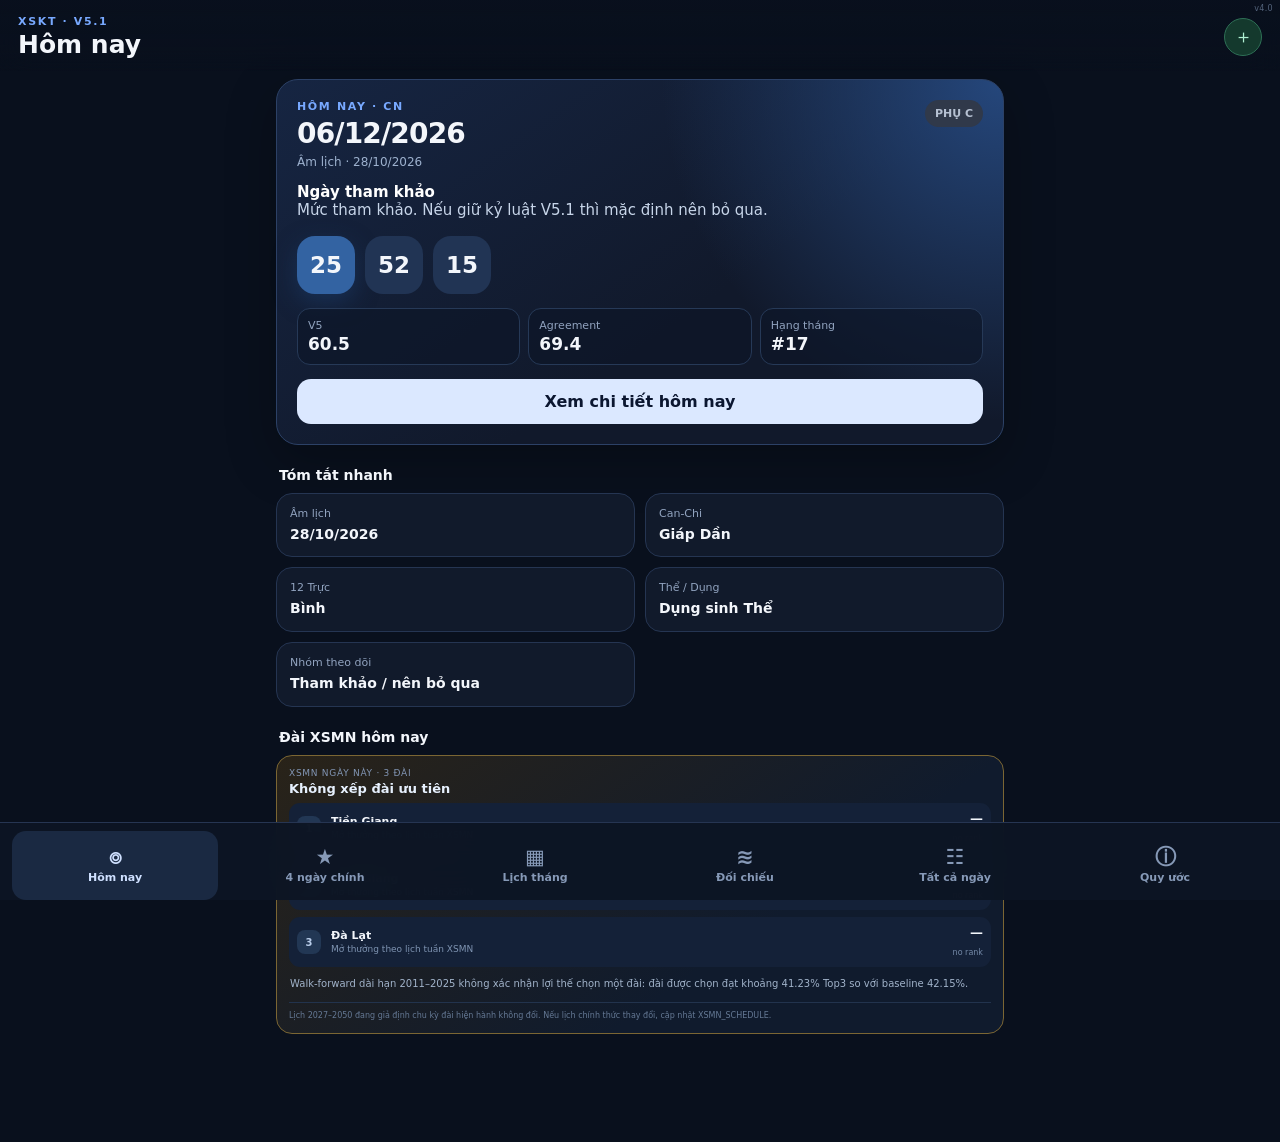
==== commit 05099593: "Upgrade XSKT V5.1 to 2050 with Recent Form and auto history" ====
--- a/index.html
+++ b/index.html
@@ -7,14 +7,14 @@
   <meta name="apple-mobile-web-app-capable" content="yes">
   <meta name="apple-mobile-web-app-status-bar-style" content="black-translucent">
   <meta name="apple-mobile-web-app-title" content="XSKT V5.1">
-  <meta name="description" content="V5.1 XSKT 2026–2030: hôm nay, 4 ngày chính và toàn bộ lịch theo dõi.">
+  <meta name="description" content="V5.1 XSKT 2026–2050: hôm nay, 4 ngày chính và toàn bộ lịch theo dõi.">
   <link rel="manifest" href="./manifest.webmanifest">
   <link rel="apple-touch-icon" href="./icons/apple-touch-icon.png">
-  <link rel="stylesheet" href="./assets/style.v35.css">
+  <link rel="stylesheet" href="./assets/style.v40.css">
   <title>XSKT V5.1</title>
 </head>
 <body>
-<div id="app"><div class="build-version">v3.5</div>
+<div id="app"><div class="build-version">v4.0</div>
   <header class="app-header">
     <div>
       <div class="eyebrow">XSKT · V5.1</div>
@@ -64,6 +64,34 @@
       <div class="calendar-note">Số lớn: ngày dương · số nhỏ: ngày âm. Bấm vào ngày để xem chi tiết.</div>
     </section>
 
+
+    <!-- RECENT / HISTORICAL COMPARISON -->
+    <section id="screen-compare" class="screen">
+      <div class="method-hero compare-hero">
+        <div class="method-kicker">HISTORICAL · RECENT FORM</div>
+        <h2>Đối chiếu theo đài</h2>
+        <p>So các số V5.1 với tần suất thực nghiệm của chính đài đang xổ hôm nay. Không dùng dữ liệu này để sửa điểm V5.1.</p>
+      </div>
+      <div id="compareStations" class="station-tabs"></div>
+      <div id="compareMeta" class="summary-line"></div>
+      <div class="section-title">Các số V5.1 hôm nay</div>
+      <div id="comparePicks" class="pick-history-list"></div>
+      <div class="recent-toolbar">
+        <span>Cửa sổ đối chiếu</span>
+        <div id="compareWindow" class="segmented compact-seg">
+          <button data-window="10">10 kỳ</button>
+          <button data-window="30" class="active">30 kỳ</button>
+          <button data-window="100">100 kỳ</button>
+        </div>
+      </div>
+      <div id="baselineText" class="baseline-line"></div>
+      <div class="section-title">Top số theo tần suất gần đây</div>
+      <div id="recentTop" class="recent-top-list"></div>
+      <div class="section-title">Bảng 00–99</div>
+      <div id="numberGrid" class="history-number-grid"></div>
+      <div id="compareWarning" class="method-note warning compare-warning"></div>
+    </section>
+
     <!-- ALL DAYS -->
     <section id="screen-all" class="screen">
       <div class="filter-card">
@@ -99,7 +127,7 @@
           <div class="profile-item"><span>Ngày sinh</span><b>27/02/1995</b><em>Dùng để xác lập Tứ Trụ</em></div>
           <div class="profile-item"><span>Giờ sinh</span><b>20:40</b><em>Dùng để xác lập trụ giờ</em></div>
           <div class="profile-item"><span>Nơi sinh</span><b>Long Xuyên, An Giang</b><em>Dùng để xác định thời gian địa phương / UTC+7 khi lập hồ sơ</em></div>
-          <div class="profile-item wide"><span>Tứ Trụ nền đang khóa</span><b>Ất Hợi · Mậu Dần · Kỷ Sửu · Giáp Tuất</b><em>Mọi ngày 2026–2030 được so với cùng một hồ sơ này</em></div>
+          <div class="profile-item wide"><span>Tứ Trụ nền đang khóa</span><b>Ất Hợi · Mậu Dần · Kỷ Sửu · Giáp Tuất</b><em>Mọi ngày 2026–2050 được so với cùng một hồ sơ này</em></div>
           <div class="profile-item"><span>Nhật chủ</span><b>Kỷ Thổ</b><em>Nền chính của lớp Ngũ hành</em></div>
           <div class="profile-item"><span>Giới tính</span><b>Nam</b><em>Hiện không đi vào công thức điểm V5.1</em></div>
         </div>
@@ -154,7 +182,7 @@
         </div>
         <div class="method-note warning">
           <b>Giờ sinh 20:40 có được dùng để lập quẻ ngày không?</b>
-          <span>Không. Giờ sinh chỉ nằm trong Tứ Trụ cá nhân (trụ giờ Giáp Tuất). Quẻ của từng ngày dùng giờ Ngọ cố định để 1.826 ngày có thể so sánh nhất quán.</span>
+          <span>Không. Giờ sinh chỉ nằm trong Tứ Trụ cá nhân (trụ giờ Giáp Tuất). Quẻ của từng ngày dùng giờ Ngọ cố định để toàn bộ lịch 2026–2050 có thể so sánh nhất quán.</span>
         </div>
         <p class="method-copy">Đây là một quy ước tính toán được khóa cho V5, không được trình bày như “công thức Kinh Dịch duy nhất” hay một trường phái cổ điển duy nhất.</p>
       </section>
@@ -207,35 +235,47 @@
       </section>
 
 
-      <section class="method-section">
-        <h3>8. Lớp chọn đài XSMN</h3>
+
+      <section class="method-section">
+        <h3>8. Kiểm định lịch sử 2005–2025</h3>
+        <div class="method-note warning">
+          <b>Không xác nhận predictive edge</b>
+          <span>Trên 22.815 kỳ-đài, Chủ 1 gần baseline; Top3 và Top5 không tốt hơn random baseline. Holdout 2023–2025 cũng không xác nhận lợi thế dương.</span>
+        </div>
+        <p class="method-copy">Vì vậy app giữ nguyên V5.1 như một hệ xếp hạng cá nhân hóa, không tinh chỉnh ngược công thức để làm đẹp lịch sử.</p>
+      </section>
+
+      <section class="method-section">
+        <h3>9. Đối chiếu 10 / 30 / 100 kỳ</h3>
         <div class="method-note">
-          <b>App xác định đài theo thứ trong tuần</b>
-          <span>T2: TP.HCM/Đồng Tháp/Cà Mau · T3: Bến Tre/Vũng Tàu/Bạc Liêu · T4: Đồng Nai/Cần Thơ/Sóc Trăng · T5: Tây Ninh/An Giang/Bình Thuận · T6: Vĩnh Long/Bình Dương/Trà Vinh · T7: TP.HCM/Long An/Bình Phước/Hậu Giang · CN: Tiền Giang/Kiên Giang/Đà Lạt.</span>
-        </div>
+          <b>Tỷ lệ kỳ có xuất hiện ≠ xác suất kỳ tới</b>
+          <span>Tab Đối chiếu tính số kỳ trong N kỳ gần nhất mà một số xuất hiện ít nhất một lần trong 18 kết quả của đài. 30 kỳ là cửa sổ mặc định; 10 kỳ rất nhiễu, 100 kỳ ổn định hơn nhưng phản ứng chậm.</span>
+        </div>
+        <p class="method-copy">Backtest recent-form không ổn định qua development/validation/holdout, nên tần suất gần đây chỉ là dữ liệu kiểm tra chéo và không cộng vào điểm số.</p>
+      </section>
+
+      <section class="method-section">
+        <h3>10. Đài XSMN</h3>
         <div class="method-note warning">
-          <b>Lịch 2027–2030 là giả định</b>
-          <span>App đang lặp lại lịch tuần hiện hành 2026. Nếu cơ quan xổ số thay lịch trong tương lai, cần cập nhật cấu hình lịch đài.</span>
-        </div>
-        <details class="method-details" open>
-          <summary>Đài được xếp hạng dựa trên gì?</summary>
-          <p class="method-copy">Mặc định dùng bộ 3 core V5.1: <strong>Chủ 1 + Chủ 2 + Đảo/phụ</strong>. Với từng đài, app tính hit-rate lịch sử của bộ này trên các kỳ thực tế 2020–2025 rồi trừ random baseline của từng kỳ.</p>
-          <p class="method-copy">2020–2024 được dùng làm cửa sổ lịch sử; 2025 được giữ riêng để xem tín hiệu có tái lập hay không. Nếu 2025 đảo dấu, Index bị giảm độ tin cậy.</p>
-        </details>
-        <details class="method-details">
-          <summary>Station Index có phải xác suất?</summary>
-          <p class="method-copy">Không. Index chỉ được scale quanh 50 và giới hạn trong vùng 35–65 để tiện xếp hạng. <strong>Index 60 không có nghĩa là 60% khả năng trúng.</strong></p>
-        </details>
+          <b>Không còn khuyến nghị đài</b>
+          <span>Walk-forward 2011–2025: chọn đài theo lịch sử đạt khoảng 41.23% Top3 so với baseline 42.15%. Do đó app chỉ liệt kê đúng các đài xổ trong ngày.</span>
+        </div>
+        <p class="method-copy">Lịch 2027–2050 hiện giả định chu kỳ XSMN hiện hành không đổi. Nếu lịch chính thức thay đổi, cần sửa cấu hình schedule.</p>
+      </section>
+
+      <section class="method-section">
+        <h3>11. Historical data tự cập nhật</h3>
         <div class="method-note important">
-          <b>Trạng thái hiện tại: recommendation đang tắt</b>
-          <span>Walk-forward 2022–2025 cho kết quả thấp hơn baseline, vì vậy app v3.5 không còn khuyên chọn đài. Historical Index vẫn hiển thị để nghiên cứu và sẽ chỉ được bật lại nếu dữ liệu 2005–2025 xác nhận.</span>
+          <b>GitHub Actions chạy mỗi ngày</b>
+          <span>Sau giờ xổ, workflow lấy các kỳ còn thiếu → kiểm tra đủ 18 kết quả/đài → append CSV → dựng lại Recent Form → commit dữ liệu mới. Fetch/parser lỗi không bao giờ được ghi thành một kỳ “0 hit”.</span>
         </div>
       </section>
 
       <section class="method-section final-method">
-        <h3>9. Cách đọc app đúng</h3>
-        <p class="method-copy">“Ngày chính”, “V5 70”, “Agreement 80” hay “Điểm cặp 85” đều là <strong>thang xếp hạng nội bộ của mô hình</strong>. Chúng không có nghĩa là “70% hoặc 85% khả năng trúng”.</p>
-      </section>
+        <h3>12. Cách đọc app đúng</h3>
+        <p class="method-copy">“Ngày chính”, “Điểm ngày 70”, “Độ đồng thuận 80”, “Điểm cặp 85” và tần suất 10/30/100 kỳ đều là các thang mô tả/xếp hạng. Chúng không tương đương phần trăm khả năng trúng xổ số.</p>
+      </section>
+
     </section>
 
   </main>
@@ -249,6 +289,9 @@
     </button>
     <button data-screen="calendar">
       <span class="nav-icon">▦</span><span>Lịch tháng</span>
+    </button>
+    <button data-screen="compare">
+      <span class="nav-icon">≋</span><span>Đối chiếu</span>
     </button>
     <button data-screen="all">
       <span class="nav-icon">☷</span><span>Tất cả ngày</span>
@@ -281,8 +324,10 @@
   </aside>
 </div>
 
-<script src="./data/v51-2026-2030.v35.js"></script>
-<script src="./assets/app.v35.js"></script>
+<script src="./data/v51-2026-2050.v40.js"></script>
+<script src="./data/history/recent-history.v40.js"></script>
+<script src="./data/history/research-summary.v40.js"></script>
+<script src="./assets/app.v40.js"></script>
 <script>
 if ('serviceWorker' in navigator) {
   let refreshing = false;
@@ -294,7 +339,7 @@
   });
   window.addEventListener('load', async () => {
     try {
-      const reg = await navigator.serviceWorker.register('/sw.js?v=35', { updateViaCache: 'none' });
+      const reg = await navigator.serviceWorker.register('/sw.js?v=40', { updateViaCache: 'none' });
       await reg.update();
     } catch (err) {
       console.error('Service Worker registration failed:', err);
--- a/assets/style.v40.css
+++ b/assets/style.v40.css
@@ -0,0 +1,318 @@
+:root{
+  --bg:#09101d;--surface:#111a2b;--surface2:#18233a;--line:#253552;
+  --text:#f3f6fb;--muted:#91a3bf;--blue:#78a9ff;--green:#4dd39a;
+  --green-soft:#163d31;--gold:#efc65d;--gold-soft:#463a1c;--red:#e98080;
+  --gray:#8794aa;--nav-h:78px;--safe-bottom:env(safe-area-inset-bottom,0px)
+}
+*{box-sizing:border-box}
+html{color-scheme:dark}
+body{
+  margin:0;background:var(--bg);color:var(--text);
+  font-family:Inter,ui-sans-serif,system-ui,-apple-system,BlinkMacSystemFont,"Segoe UI",sans-serif;
+  min-height:100vh;-webkit-font-smoothing:antialiased
+}
+button,input,select{font:inherit}
+button{color:inherit}
+#app{min-height:100vh}
+.app-header{
+  position:sticky;top:0;z-index:20;display:flex;align-items:center;justify-content:space-between;
+  padding:calc(15px + env(safe-area-inset-top,0px)) 18px 12px;
+  background:linear-gradient(180deg,#09101df5,#09101ddd 75%,transparent);
+  backdrop-filter:blur(16px)
+}
+.eyebrow{font-size:11px;letter-spacing:.15em;text-transform:uppercase;color:var(--blue);font-weight:800}
+h1{font-size:25px;margin:3px 0 0;line-height:1.1}
+h2{font-size:23px;margin:3px 0 0}
+.app-main{max-width:760px;margin:auto;padding:8px 16px calc(var(--nav-h) + 30px + var(--safe-bottom))}
+.screen{display:none;animation:fade .18s ease}.screen.active{display:block}
+@keyframes fade{from{opacity:.4;transform:translateY(3px)}to{opacity:1;transform:none}}
+
+.bottom-nav{
+  position:fixed;z-index:30;bottom:0;left:0;right:0;height:calc(var(--nav-h) + var(--safe-bottom));
+  padding:8px max(12px,env(safe-area-inset-left)) var(--safe-bottom) max(12px,env(safe-area-inset-right));
+  background:#0d1524f5;border-top:1px solid #263552;backdrop-filter:blur(18px);
+  display:grid;grid-template-columns:repeat(6,1fr);gap:4px
+}
+.bottom-nav button{
+  border:0;background:none;border-radius:14px;color:#8699b7;display:flex;flex-direction:column;
+  align-items:center;justify-content:center;gap:3px;font-size:11px;font-weight:700
+}
+.bottom-nav button.active{color:#cfe0ff;background:#1a2942}
+.nav-icon{font-size:21px;line-height:1}
+
+.icon-btn,.round-btn{
+  border:1px solid var(--line);background:var(--surface2);border-radius:999px;
+  width:38px;height:38px;display:grid;place-items:center;font-size:22px;cursor:pointer
+}
+.install-mini{font-size:19px;color:#aff1d3;border-color:#2e7056;background:#14392d}
+
+.hero-card{
+  border-radius:22px;padding:20px;background:
+    radial-gradient(circle at 100% 0,#25477c 0,transparent 42%),
+    linear-gradient(145deg,#162542,#11192b 60%);
+  border:1px solid #2c4166;box-shadow:0 16px 50px #0004
+}
+.hero-card.main-day{border-color:#3b8a6a;background:
+  radial-gradient(circle at 100% 0,#236349 0,transparent 43%),
+  linear-gradient(145deg,#152e2a,#111a2b 62%)}
+.hero-top{display:flex;justify-content:space-between;gap:12px;align-items:flex-start}
+.hero-date{font-size:28px;font-weight:850;letter-spacing:-.03em;margin-top:4px}
+.status-pill{border-radius:999px;padding:7px 10px;font-size:11px;font-weight:850;white-space:nowrap}
+.status-main{background:#1b513b;color:#a7f2ce}.status-pa{background:#294737;color:#c1e7cf}
+.status-pb{background:#51431f;color:#f5dda1}.status-pc{background:#30394a;color:#b6c1d2}
+.today-verdict{margin:14px 0 4px;font-size:15px;color:#c7d5e9}.today-verdict strong{color:#fff}
+.big-picks{display:flex;gap:10px;margin:17px 0 13px}
+.big-num{
+  width:58px;height:58px;border-radius:18px;display:grid;place-items:center;
+  background:#213454;font-size:23px;font-weight:900
+}
+.big-num:first-child{background:#3363a2;box-shadow:0 8px 22px #1c3d6c88}
+.metric-row{display:grid;grid-template-columns:repeat(3,1fr);gap:8px;margin-top:14px}
+.metric{background:#0d1627aa;border:1px solid #263957;border-radius:13px;padding:10px}
+.metric span{display:block;color:var(--muted);font-size:11px}.metric b{font-size:17px;margin-top:2px;display:block}
+.primary-action{
+  margin-top:14px;width:100%;border:0;border-radius:14px;padding:13px;background:#dbe8ff;color:#0b1630;
+  font-weight:850;cursor:pointer
+}
+
+.section-title{font-size:14px;font-weight:850;margin:22px 3px 10px}
+.quick-grid{display:grid;grid-template-columns:1fr 1fr;gap:10px}
+.quick-card{background:var(--surface);border:1px solid var(--line);border-radius:16px;padding:13px}
+.quick-card span{font-size:11px;color:var(--muted);display:block}.quick-card b{font-size:14px;display:block;margin-top:5px;line-height:1.35}
+
+.period-toolbar{display:grid;grid-template-columns:42px 1fr 42px;gap:8px;align-items:center;margin:2px 0 12px}
+.period-label{border:0;background:none;font-weight:850;font-size:17px}
+.screen-intro{background:#101a2c;border:1px solid #233655;border-radius:14px;padding:12px 14px;margin-bottom:12px}
+.screen-intro strong{display:block;font-size:13px}.screen-intro span{display:block;font-size:12px;color:var(--muted);margin-top:3px;line-height:1.4}
+
+.day-list{display:flex;flex-direction:column;gap:10px}
+.day-card{
+  display:grid;grid-template-columns:58px minmax(0,1fr) auto;gap:12px;align-items:center;
+  background:var(--surface);border:1px solid var(--line);border-radius:17px;padding:13px;cursor:pointer
+}
+.day-card:active{transform:scale(.994)}
+.day-card.main{border-color:#37755c;background:linear-gradient(100deg,#143329,#111a2b 50%)}
+.day-calendar{
+  width:58px;height:58px;border-radius:14px;background:#1a2943;display:flex;flex-direction:column;
+  align-items:center;justify-content:center;line-height:1
+}
+.day-calendar small{font-size:10px;color:#9eb1cf;text-transform:uppercase;font-weight:750}
+.day-calendar b{font-size:23px;margin-top:3px}
+.day-mainline{display:flex;gap:7px;align-items:center;flex-wrap:wrap}
+.day-mainline strong{font-size:15px}.small-pill{font-size:10px;padding:4px 6px;border-radius:999px;background:#252f42;color:#afbdd1}
+.day-sub{font-size:12px;color:var(--muted);margin-top:4px;white-space:nowrap;overflow:hidden;text-overflow:ellipsis}
+.mini-picks{display:flex;gap:4px;margin-top:7px}
+.mini-num{width:29px;height:29px;border-radius:9px;background:#202f4a;display:grid;place-items:center;font-size:12px;font-weight:850}
+.mini-num:first-child{background:#315986}
+.chevron{color:#70839f;font-size:22px}
+
+.filter-card{background:var(--surface);border:1px solid var(--line);border-radius:18px;padding:12px;margin-bottom:10px}
+.filter-row{display:grid;grid-template-columns:1fr 1fr;gap:8px}
+select,input[type=search]{
+  width:100%;background:#0e1728;border:1px solid #283a58;border-radius:12px;padding:11px;color:var(--text);outline:none
+}
+input[type=search]{margin-top:9px}
+.segmented{display:flex;gap:5px;overflow-x:auto;padding-top:9px;scrollbar-width:none}.segmented::-webkit-scrollbar{display:none}
+.segmented button{border:0;background:#202c42;color:#9fb0ca;border-radius:999px;padding:7px 10px;font-size:11px;white-space:nowrap;font-weight:750}
+.segmented button.active{background:#dce8fb;color:#142039}
+.summary-line{font-size:12px;color:var(--muted);padding:3px 4px 10px}
+
+.detail-overlay{position:fixed;z-index:100;inset:0}
+.detail-backdrop{position:absolute;inset:0;background:#0009;backdrop-filter:blur(5px)}
+.detail-sheet{
+  position:absolute;left:0;right:0;bottom:0;max-height:91vh;overflow:auto;
+  border-radius:24px 24px 0 0;background:#0f1829;border-top:1px solid #33445e;
+  padding:9px 18px calc(24px + var(--safe-bottom));box-shadow:0 -18px 60px #0008
+}
+@media(min-width:760px){
+  .detail-sheet{left:50%;right:auto;transform:translateX(-50%);width:700px;border-radius:24px;bottom:24px;max-height:88vh}
+}
+.sheet-handle{width:40px;height:5px;background:#44536a;border-radius:99px;margin:1px auto 13px}
+.sheet-head{display:flex;justify-content:space-between;gap:12px;align-items:flex-start;position:sticky;top:-9px;background:#0f1829f5;padding:9px 0 9px;z-index:2}
+.detail-section{padding:14px 0;border-top:1px solid #24334c}.detail-section:first-of-type{border-top:0}
+.detail-section h3{font-size:13px;margin:0 0 10px;color:#a9bedb}
+.number-table{display:grid;grid-template-columns:repeat(5,1fr);gap:7px}
+.number-item{background:#182641;border-radius:13px;padding:10px 4px;text-align:center}
+.number-item b{display:block;font-size:20px}.number-item span{font-size:10px;color:var(--muted)}
+.info-list{display:grid;grid-template-columns:1fr 1fr;gap:8px}
+.info-item{background:#131e32;border-radius:12px;padding:10px}
+.info-item span{display:block;font-size:10px;color:var(--muted)}.info-item b{display:block;font-size:12px;margin-top:4px;line-height:1.4}
+.gua-flow{display:flex;gap:6px;align-items:stretch;overflow:auto}
+.gua-box{min-width:135px;background:#152238;border-radius:12px;padding:10px}
+.gua-box small{display:block;color:var(--muted);font-size:10px}.gua-box b{display:block;font-size:12px;margin-top:4px;line-height:1.4}
+.gua-arrow{display:grid;place-items:center;color:#6680a5}
+
+.ios-hint{
+  position:fixed;z-index:80;left:14px;right:14px;bottom:calc(var(--nav-h) + 12px + var(--safe-bottom));
+  background:#142440;border:1px solid #35547d;border-radius:15px;padding:12px 38px 12px 13px;
+  box-shadow:0 12px 36px #0006;font-size:12px;color:#cbd9ee
+}
+.ios-hint strong,.ios-hint span{display:block}.ios-hint span{margin-top:3px;color:#9eb1ce}
+.hint-close{position:absolute;right:8px;top:7px;border:0;background:none;font-size:20px;color:#aebfd8}
+
+.empty{padding:34px 14px;text-align:center;color:var(--muted);border:1px dashed #34445d;border-radius:15px}
+@media(max-width:420px){
+  .app-main{padding-left:12px;padding-right:12px}
+  .big-num{width:53px;height:53px}
+  .metric-row{gap:6px}.metric{padding:9px}
+}
+
+
+/* Lunar date */
+.lunar-hero{font-size:12px;color:#9db1ce;margin-top:5px}
+
+/* Calendar tab */
+.calendar-legend{
+  display:flex;gap:12px;align-items:center;overflow-x:auto;margin:2px 2px 12px;
+  color:var(--muted);font-size:11px;white-space:nowrap
+}
+.calendar-legend span{display:flex;align-items:center;gap:5px}
+.legend-dot{width:8px;height:8px;border-radius:50%;display:inline-block}
+.legend-dot.main{background:var(--green)}
+.legend-dot.pa{background:#78b68d}
+.legend-dot.pb{background:var(--gold)}
+.legend-dot.pc{background:#58657b}
+
+.weekday-row{
+  display:grid;grid-template-columns:repeat(7,1fr);gap:4px;margin:0 0 5px;
+  color:#8293ad;font-size:10px;font-weight:800;text-align:center
+}
+.calendar-grid{
+  display:grid;grid-template-columns:repeat(7,1fr);gap:5px
+}
+.calendar-cell{
+  position:relative;aspect-ratio:1/1.05;min-width:0;border:1px solid #263650;background:#111b2d;
+  border-radius:12px;padding:6px;display:flex;flex-direction:column;align-items:flex-start;justify-content:flex-start;
+  cursor:pointer;color:var(--text);overflow:hidden
+}
+.calendar-cell.blank{visibility:hidden;pointer-events:none}
+.calendar-cell.cal-main{border-color:#3e9e74;background:linear-gradient(145deg,#173d31,#112238)}
+.calendar-cell.cal-pa{border-color:#47775a}
+.calendar-cell.cal-pb{border-color:#75622e}
+.calendar-cell.cal-pc{border-color:#263650}
+.calendar-cell.today{box-shadow:0 0 0 2px #78a9ff inset}
+.solar-day{font-size:17px;font-weight:900;line-height:1}
+.lunar-day{font-size:10px;color:#aebbd0;margin-top:4px}
+.cal-score{position:absolute;right:5px;bottom:5px;font-size:8px;color:#7386a3}
+.cal-main .cal-score{color:#8de2bb}
+.calendar-note{font-size:11px;color:var(--muted);padding:10px 3px 2px;line-height:1.45}
+
+@media(max-width:390px){
+  .calendar-grid{gap:3px}
+  .calendar-cell{border-radius:9px;padding:5px}
+  .solar-day{font-size:15px}
+  .lunar-day{font-size:9px}
+  .bottom-nav button{font-size:9px}
+  .nav-icon{font-size:19px}
+}
+
+.build-version{position:fixed;right:7px;top:calc(4px + env(safe-area-inset-top,0px));z-index:50;
+font-size:8px;color:#52627a;pointer-events:none;letter-spacing:.04em}
+
+.explain-callout{background:#111f35;border:1px solid #2b4265;border-radius:14px;padding:12px 13px;display:flex;flex-direction:column;gap:5px}.explain-callout b{font-size:13px}.explain-callout span{font-size:12px;color:#a9bbd3;line-height:1.5}.signal-chips{display:flex;gap:6px;overflow:auto;padding:9px 0 2px;scrollbar-width:none}.signal-chips::-webkit-scrollbar{display:none}.signal-chips span{white-space:nowrap;background:#192740;border-radius:999px;padding:6px 8px;font-size:10px;color:#9db0cb}.signal-chips b{color:#eef5ff;font-size:12px}.top6-line{display:flex;justify-content:space-between;gap:12px;align-items:center;margin-top:9px;font-size:11px;color:#8fa3c1}.top6-line b{color:#d9e7fa;letter-spacing:.05em;text-align:right}.why-list{display:flex;flex-direction:column;gap:10px}.why-number{background:#111b2e;border:1px solid #263957;border-radius:16px;padding:12px}.why-number.primary{border-color:#3d719f;background:linear-gradient(145deg,#152947,#111b2e 65%)}.why-head{display:flex;align-items:center;gap:11px}.why-num{width:50px;height:50px;border-radius:15px;background:#213b63;display:grid;place-items:center;font-size:21px;font-weight:900}.why-head strong{display:block;font-size:13px}.why-head span{display:block;font-size:10px;color:#8fa3bf;margin-top:3px}.why-summary{display:flex;flex-direction:column;gap:4px;margin:10px 0 4px}.why-summary b{font-size:11px;color:#dce8f8}.why-summary span{font-size:11px;color:#9fb1ca;line-height:1.45}.why-details{border-top:1px solid #22334e;margin-top:8px;padding-top:8px}.why-details summary{font-size:11px;color:#a9c5e8;cursor:pointer;font-weight:700}.component-box{padding-top:8px;display:flex;flex-direction:column;gap:9px}.component-head{display:flex;justify-content:space-between;font-size:10px;color:#aab9cd}.component-head b{color:#ddecff}.component-track{height:5px;background:#202d42;border-radius:99px;overflow:hidden;margin:3px 0}.component-track i{display:block;height:100%;background:linear-gradient(90deg,#558ada,#61c49a);border-radius:99px}.component-help{font-size:9px;color:#7286a4;line-height:1.35}.reason-list{display:flex;flex-direction:column;gap:6px;padding-top:8px}.reason-item{display:grid;grid-template-columns:88px 1fr auto;gap:7px;align-items:start;background:#142036;border-radius:10px;padding:8px}.reason-source{font-size:9px;color:#8facd2;font-weight:700}.reason-text{font-size:10px;color:#aebed3;line-height:1.35}.reason-item b{font-size:10px}.reason-item b.plus{color:#78ddb1}.reason-item b.minus{color:#e49393}.negative-block{margin-top:8px}.negative-block>b{font-size:10px;color:#d69a9a}.reverse-note{font-size:10px;color:#9fb1ca;line-height:1.4;margin-top:8px;background:#121f33;border-radius:10px;padding:8px}.muted-small{font-size:10px;color:#7e91ad;padding-top:7px}
+
+
+/* v3.3 Method / Quy ước */
+.method-hero{
+  padding:17px;border-radius:20px;background:
+  radial-gradient(circle at 100% 0,#264a78 0,transparent 48%),
+  linear-gradient(145deg,#152440,#111a2c 62%);
+  border:1px solid #2d4162;margin-bottom:13px
+}
+.method-kicker{font-size:10px;color:#7eabeb;font-weight:850;letter-spacing:.14em}
+.method-hero h2{font-size:24px;margin:5px 0 6px}
+.method-hero p{font-size:12px;line-height:1.5;color:#a7b8d0;margin:0}
+.method-section{padding:16px 0;border-bottom:1px solid #253650}
+.method-section>h3{font-size:14px;color:#c8d8ee;margin:0 0 11px}
+.profile-grid{display:grid;grid-template-columns:1fr 1fr;gap:8px}
+.profile-item{background:#121f34;border:1px solid #233755;border-radius:13px;padding:10px}
+.profile-item.wide{grid-column:1/-1}
+.profile-item span{display:block;font-size:9px;color:#8297b6}
+.profile-item b{display:block;font-size:12px;margin-top:4px;line-height:1.4}
+.profile-item em{display:block;font-style:normal;font-size:9px;color:#7590b2;margin-top:4px;line-height:1.35}
+.method-note{background:#111f34;border:1px solid #2b4265;border-radius:13px;padding:11px 12px;margin-top:9px}
+.method-note.important{border-color:#3c795f;background:#122a25}
+.method-note.warning{border-color:#725f30;background:#292318}
+.method-note b{display:block;font-size:11px}
+.method-note span{display:block;font-size:10px;color:#a7b9d0;line-height:1.45;margin-top:4px}
+.formula-card{background:#16243a;border:1px solid #2c4365;border-radius:15px;padding:13px;margin-bottom:9px}
+.formula-title{font-size:10px;color:#8196b6;margin-bottom:6px}
+.formula-main{font-size:12px;line-height:1.65;color:#b9c9de}
+.formula-main b{font-size:16px;color:#eef5ff}.formula-main i{font-style:normal;color:#6380a7;margin:0 4px}
+.method-details{border:1px solid #253954;background:#111b2d;border-radius:13px;margin-top:8px;padding:10px}
+.method-details summary{font-size:11px;font-weight:800;color:#aac5e7;cursor:pointer}
+.weight-list{display:flex;flex-direction:column;gap:6px;margin-top:9px}
+.weight-list>div{display:grid;grid-template-columns:1fr auto;gap:9px;background:#152239;border-radius:10px;padding:8px}
+.weight-list span{font-size:10px;color:#a8b8ce;line-height:1.35}.weight-list b{font-size:11px;color:#d9e8fa}
+.weight-list.boxed{margin-top:0}
+.method-copy{font-size:10px;line-height:1.55;color:#91a6c2;margin:9px 2px 0}
+.method-copy strong{color:#d3e0f2}
+.pipeline{display:flex;flex-direction:column;align-items:stretch}
+.pipe-box{background:#121f34;border:1px solid #273b59;border-radius:13px;padding:10px;display:grid;grid-template-columns:30px 1fr;column-gap:8px}
+.pipe-box>span{grid-row:1/3;width:27px;height:27px;border-radius:9px;background:#20395d;display:grid;place-items:center;font-size:9px;font-weight:850;color:#b9d5fa}
+.pipe-box b{font-size:11px}.pipe-box small{font-size:9px;color:#869bb8;margin-top:3px;line-height:1.35}
+.pipe-box.accent{border-color:#3d755c;background:#132b25}
+.pipe-arrow{text-align:center;color:#526d91;font-size:14px;line-height:18px}
+.not-used-list{display:grid;grid-template-columns:1fr 1fr;gap:7px}
+.not-used-list span{font-size:9px;line-height:1.4;background:#1a1e2c;border:1px solid #34384b;color:#a9afc0;padding:9px;border-radius:11px}
+.final-method{padding-bottom:28px}
+@media(max-width:420px){
+  .profile-grid{grid-template-columns:1fr}
+  .profile-item.wide{grid-column:auto}
+  .not-used-list{grid-template-columns:1fr}
+  .bottom-nav button{font-size:8px}
+  .nav-icon{font-size:18px}
+}
+
+/* v3.4 Station Layer */
+.station-panel{background:#101b2d;border:1px solid #273a57;border-radius:16px;padding:12px;display:flex;flex-direction:column;gap:7px}
+.station-panel.strong{border-color:#38765b;background:linear-gradient(145deg,#133126,#101b2d 65%)}
+.station-panel.medium{border-color:#365d80}
+.station-panel.caution{border-color:#75612f;background:linear-gradient(145deg,#292319,#101b2d 65%)}
+.station-panel-head span{display:block;font-size:9px;color:#8296b5;text-transform:uppercase;letter-spacing:.08em}
+.station-panel-head b{display:block;font-size:13px;margin-top:3px;color:#e6f0fd}
+.station-row{display:grid;grid-template-columns:26px minmax(0,1fr) 48px;gap:8px;align-items:center;background:#142138;border-radius:11px;padding:8px}
+.station-row.top{background:#172a43}.station-rank{width:24px;height:24px;border-radius:8px;background:#223754;display:grid;place-items:center;font-size:10px;font-weight:900;color:#b8cce9}
+.station-row.top .station-rank{background:#315d83;color:#fff}.station-name b{display:block;font-size:11px}.station-name span{display:block;font-size:9px;color:#7f94b2;margin-top:2px;line-height:1.3}
+.station-score{text-align:right}.station-score b{display:block;font-size:13px}.station-score span{font-size:8px;color:#758aa8}
+.station-note{font-size:10px;color:#a1b3ca;line-height:1.45;padding:3px 1px}.station-foot{font-size:8px;color:#657995;line-height:1.4;border-top:1px solid #22334d;padding-top:7px}
+
+/* v3.5 research guardrail */
+.station-panel.caution{border-color:#7b6633!important}
+
+
+/* v4.0 Recent Form */
+.compare-hero{margin-bottom:12px}
+.station-tabs{display:flex;gap:7px;overflow:auto;margin:8px 0 7px;scrollbar-width:none}
+.station-tabs::-webkit-scrollbar{display:none}
+.station-tabs button{border:1px solid #293b58;background:#121f34;color:#91a6c4;border-radius:999px;padding:8px 11px;white-space:nowrap;font-size:10px;font-weight:800}
+.station-tabs button.active{background:#244b74;border-color:#477cac;color:#eef6ff}
+.pick-history-list{display:flex;flex-direction:column;gap:8px}
+.pick-history-card{background:#111d31;border:1px solid #283b58;border-radius:15px;padding:11px}
+.pick-history-card.primary{border-color:#3e739e;background:linear-gradient(145deg,#142b49,#111d31)}
+.pick-history-head{display:flex;justify-content:space-between;align-items:center}
+.pick-history-head b{font-size:22px}.pick-history-head span{font-size:9px;color:#8fa5c3}
+.history-rates{display:grid;grid-template-columns:repeat(3,1fr);gap:6px;margin-top:9px}
+.history-rates>div{background:#16243a;border-radius:10px;padding:7px;text-align:center}
+.history-rates span,.history-rates small{display:block;font-size:8px;color:#8297b5}
+.history-rates b{display:block;font-size:13px;margin:2px 0}.history-rates small{color:#b3c6df}
+.pick-history-foot{font-size:9px;color:#7288a8;margin-top:7px}
+.recent-toolbar{display:flex;justify-content:space-between;gap:8px;align-items:center;margin:14px 0 7px;font-size:10px;color:#879bb8}
+.compact-seg{width:auto}.compact-seg button{padding:7px 9px}
+.baseline-line{font-size:9px;color:#7390b6;background:#101c30;border-radius:10px;padding:8px;margin-bottom:10px}
+.recent-top-list{display:flex;flex-direction:column;gap:5px}
+.recent-top-row{display:grid;grid-template-columns:34px 34px 1fr 56px;align-items:center;gap:5px;background:#142136;border-radius:10px;padding:8px;font-size:10px}
+.recent-top-row b{font-size:14px}.recent-top-row strong{text-align:right}
+.recent-rank{font-size:9px;color:#7286a4}
+.history-number-grid{display:grid;grid-template-columns:repeat(5,1fr);gap:5px}
+.history-num{background:#131f33;border:1px solid #253650;border-radius:9px;padding:7px 3px;text-align:center}
+.history-num b{display:block;font-size:12px}.history-num span{display:block;font-size:9px;margin-top:2px}.history-num small{font-size:8px;color:#748aa8}
+.recent-hot{border-color:#477058}.recent-hot strong,.recent-hot>span:not(.recent-rank){color:#a9dfbd}
+.recent-cold{border-color:#4b4e60}.recent-cold strong{color:#a8afc2}
+.compare-warning{margin-top:13px}
+@media(min-width:600px){.history-number-grid{grid-template-columns:repeat(10,1fr)}}
+@media(max-width:420px){
+  .bottom-nav{padding-left:4px;padding-right:4px;gap:1px}
+  .bottom-nav button{font-size:7px;padding:2px}
+  .nav-icon{font-size:16px}
+}
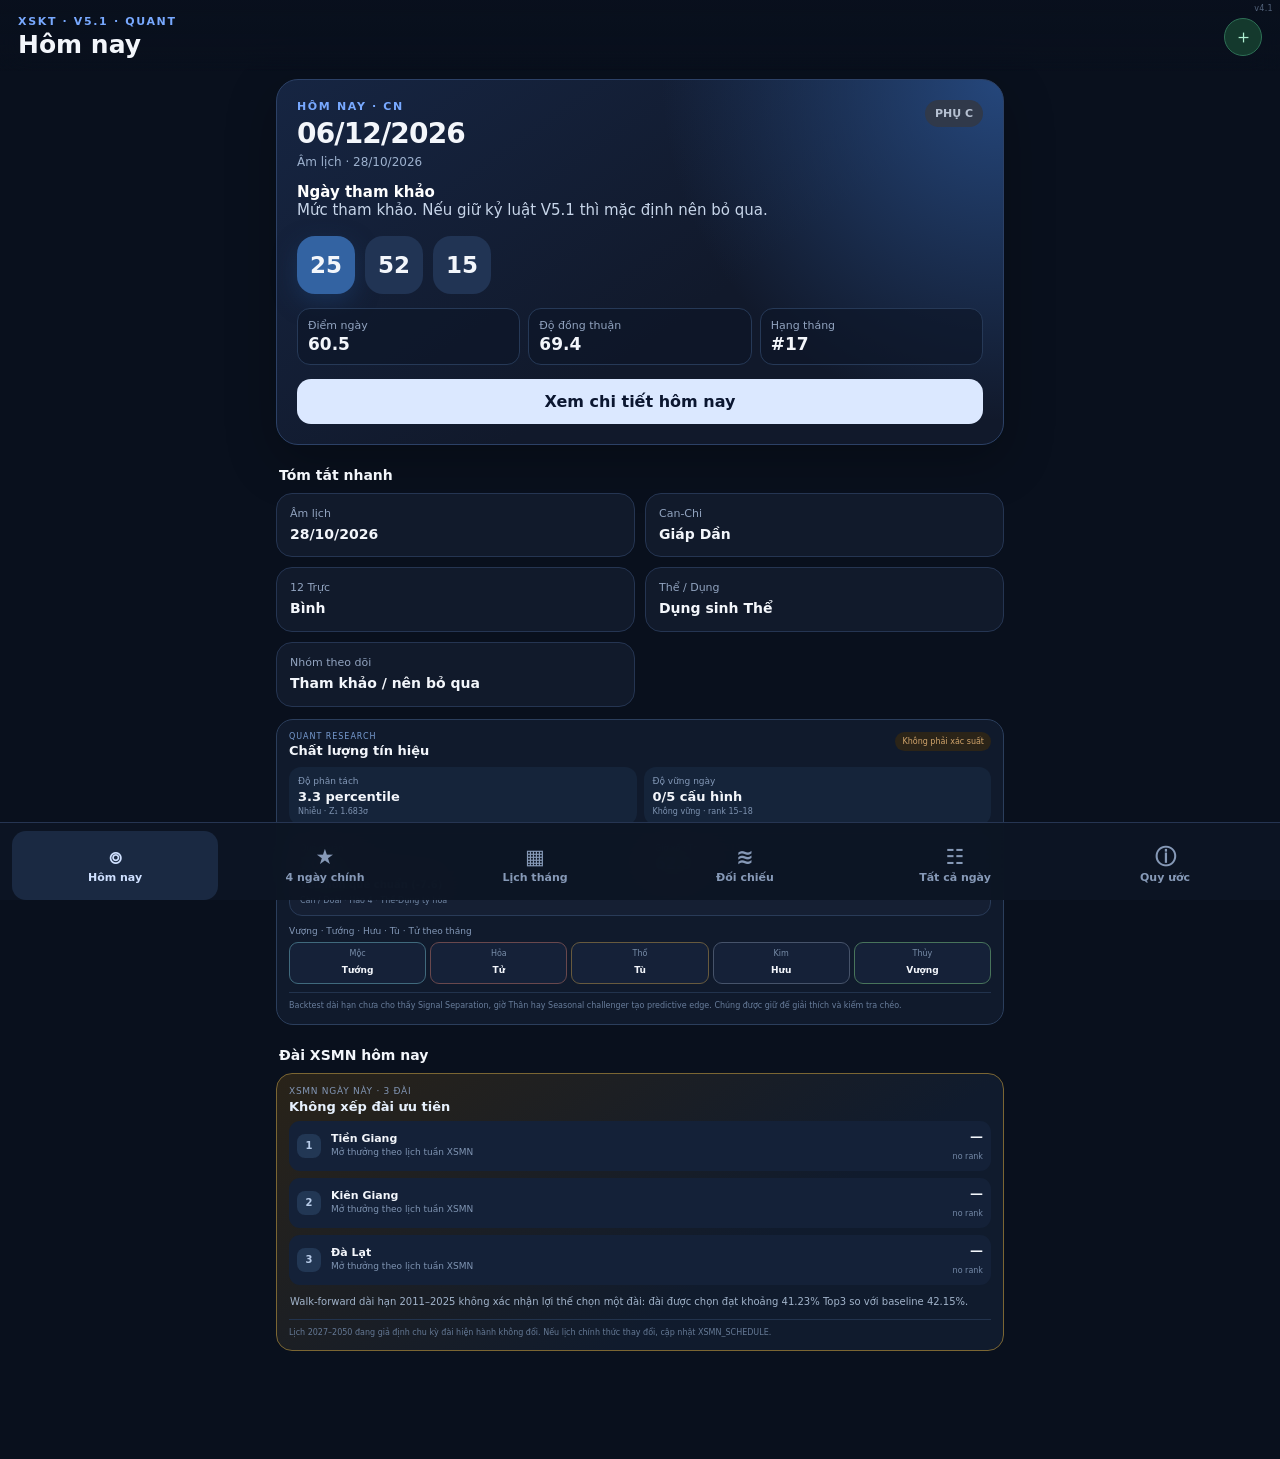
==== commit 2d918254: "Add Quant Research layers to XSKT V5.1 v4.1" ====
--- a/index.html
+++ b/index.html
@@ -10,14 +10,14 @@
   <meta name="description" content="V5.1 XSKT 2026–2050: hôm nay, 4 ngày chính và toàn bộ lịch theo dõi.">
   <link rel="manifest" href="./manifest.webmanifest">
   <link rel="apple-touch-icon" href="./icons/apple-touch-icon.png">
-  <link rel="stylesheet" href="./assets/style.v40.css">
+  <link rel="stylesheet" href="./assets/style.v41.css">
   <title>XSKT V5.1</title>
 </head>
 <body>
-<div id="app"><div class="build-version">v4.0</div>
+<div id="app"><div class="build-version">v4.1</div>
   <header class="app-header">
     <div>
-      <div class="eyebrow">XSKT · V5.1</div>
+      <div class="eyebrow">XSKT · V5.1 · QUANT</div>
       <h1 id="screenTitle">Hôm nay</h1>
     </div>
     <button id="installBtn" class="icon-btn install-mini" hidden aria-label="Cài ứng dụng">＋</button>
@@ -271,8 +271,59 @@
         </div>
       </section>
 
+
+      <section class="method-section">
+        <h3>12. Signal Separation / Độ phân tách</h3>
+        <div class="method-note">
+          <b>Đo độ rõ của 00–99, không đo xác suất đúng</b>
+          <span>App dùng độ lệch chuẩn, Z-score của #1 và khoảng cách #1→#10. Percentile cao nghĩa là số đầu bảng nổi bật hơn so với cấu trúc điểm của các ngày khác.</span>
+        </div>
+        <div class="method-note warning">
+          <b>Historical check</b>
+          <span>Quartile có separation cao nhất không có hit-rate Top3 tốt hơn; Q4 còn thấp hơn baseline khoảng 1.42 điểm %. Vì vậy app tuyệt đối không gọi đây là “High Confidence”.</span>
+        </div>
+      </section>
+
+      <section class="method-section">
+        <h3>13. Giờ xổ / Event-Time Research</h3>
+        <div class="method-note">
+          <b>Core vẫn dùng 12:00; giờ Thân chỉ để đối chiếu</b>
+          <span>App lập thêm một quẻ research với số giờ Thân = 9, gần khung XSMN ~16:15, rồi so điểm/quẻ với quẻ chuẩn.</span>
+        </div>
+        <div class="method-note warning">
+          <b>Chưa promote vào V5.1</b>
+          <span>Nhóm Event-Time thuận hơn vẫn có Top3 all-history khoảng −0.60 điểm % vs baseline và holdout 2023–2025 khoảng −1.91 điểm %. Không có cơ sở cộng thêm 5–10%.</span>
+        </div>
+      </section>
+
+      <section class="method-section">
+        <h3>14. Vượng · Tướng · Hưu · Tù · Tử</h3>
+        <div class="method-note">
+          <b>Hiển thị động lực Ngũ hành theo tháng</b>
+          <span>Research multiplier khóa trước: Vượng 1.15 · Tướng 1.08 · Hưu 0.95 · Tù 0.85 · Tử 0.75.</span>
+        </div>
+        <div class="method-note warning">
+          <b>Seasonal challenger chưa thắng V5.1</b>
+          <span>Holdout có cải thiện nhỏ ở vài metric nhưng vẫn dưới random baseline. Vì vậy trạng thái mùa khí hiện chỉ hiển thị để giải thích, chưa thay số core.</span>
+        </div>
+      </section>
+
+      <section class="method-section">
+        <h3>15. Monte Carlo</h3>
+        <div id="mcResearch"></div>
+      </section>
+
+      <section class="method-section">
+        <h3>16. Weight Robustness</h3>
+        <div class="method-note">
+          <b>5 cấu hình trọng số</b>
+          <span>55/35/10 · 50/40/10 · 60/30/10 · 45/45/10 · 65/25/10. App kiểm tra rank ngày trong tháng và số cấu hình vẫn chọn ngày đó vào 4 ngày chính.</span>
+        </div>
+        <p class="method-copy">Robustness là độ nhạy của <strong>xếp hạng ngày</strong> trước giả định trọng số, không phải độ chắc chắn của cặp số.</p>
+      </section>
+
       <section class="method-section final-method">
-        <h3>12. Cách đọc app đúng</h3>
+        <h3>17. Cách đọc app đúng</h3>
         <p class="method-copy">“Ngày chính”, “Điểm ngày 70”, “Độ đồng thuận 80”, “Điểm cặp 85” và tần suất 10/30/100 kỳ đều là các thang mô tả/xếp hạng. Chúng không tương đương phần trăm khả năng trúng xổ số.</p>
       </section>
 
@@ -324,10 +375,10 @@
   </aside>
 </div>
 
-<script src="./data/v51-2026-2050.v40.js"></script>
+<script src="./data/v51-2026-2050.v41.js"></script>
 <script src="./data/history/recent-history.v40.js"></script>
-<script src="./data/history/research-summary.v40.js"></script>
-<script src="./assets/app.v40.js"></script>
+<script src="./data/history/research-summary.v41.js"></script>
+<script src="./assets/app.v41.js"></script>
 <script>
 if ('serviceWorker' in navigator) {
   let refreshing = false;
@@ -339,7 +390,7 @@
   });
   window.addEventListener('load', async () => {
     try {
-      const reg = await navigator.serviceWorker.register('/sw.js?v=40', { updateViaCache: 'none' });
+      const reg = await navigator.serviceWorker.register('/sw.js?v=41', { updateViaCache: 'none' });
       await reg.update();
     } catch (err) {
       console.error('Service Worker registration failed:', err);
--- a/assets/style.v41.css
+++ b/assets/style.v41.css
@@ -0,0 +1,341 @@
+:root{
+  --bg:#09101d;--surface:#111a2b;--surface2:#18233a;--line:#253552;
+  --text:#f3f6fb;--muted:#91a3bf;--blue:#78a9ff;--green:#4dd39a;
+  --green-soft:#163d31;--gold:#efc65d;--gold-soft:#463a1c;--red:#e98080;
+  --gray:#8794aa;--nav-h:78px;--safe-bottom:env(safe-area-inset-bottom,0px)
+}
+*{box-sizing:border-box}
+html{color-scheme:dark}
+body{
+  margin:0;background:var(--bg);color:var(--text);
+  font-family:Inter,ui-sans-serif,system-ui,-apple-system,BlinkMacSystemFont,"Segoe UI",sans-serif;
+  min-height:100vh;-webkit-font-smoothing:antialiased
+}
+button,input,select{font:inherit}
+button{color:inherit}
+#app{min-height:100vh}
+.app-header{
+  position:sticky;top:0;z-index:20;display:flex;align-items:center;justify-content:space-between;
+  padding:calc(15px + env(safe-area-inset-top,0px)) 18px 12px;
+  background:linear-gradient(180deg,#09101df5,#09101ddd 75%,transparent);
+  backdrop-filter:blur(16px)
+}
+.eyebrow{font-size:11px;letter-spacing:.15em;text-transform:uppercase;color:var(--blue);font-weight:800}
+h1{font-size:25px;margin:3px 0 0;line-height:1.1}
+h2{font-size:23px;margin:3px 0 0}
+.app-main{max-width:760px;margin:auto;padding:8px 16px calc(var(--nav-h) + 30px + var(--safe-bottom))}
+.screen{display:none;animation:fade .18s ease}.screen.active{display:block}
+@keyframes fade{from{opacity:.4;transform:translateY(3px)}to{opacity:1;transform:none}}
+
+.bottom-nav{
+  position:fixed;z-index:30;bottom:0;left:0;right:0;height:calc(var(--nav-h) + var(--safe-bottom));
+  padding:8px max(12px,env(safe-area-inset-left)) var(--safe-bottom) max(12px,env(safe-area-inset-right));
+  background:#0d1524f5;border-top:1px solid #263552;backdrop-filter:blur(18px);
+  display:grid;grid-template-columns:repeat(6,1fr);gap:4px
+}
+.bottom-nav button{
+  border:0;background:none;border-radius:14px;color:#8699b7;display:flex;flex-direction:column;
+  align-items:center;justify-content:center;gap:3px;font-size:11px;font-weight:700
+}
+.bottom-nav button.active{color:#cfe0ff;background:#1a2942}
+.nav-icon{font-size:21px;line-height:1}
+
+.icon-btn,.round-btn{
+  border:1px solid var(--line);background:var(--surface2);border-radius:999px;
+  width:38px;height:38px;display:grid;place-items:center;font-size:22px;cursor:pointer
+}
+.install-mini{font-size:19px;color:#aff1d3;border-color:#2e7056;background:#14392d}
+
+.hero-card{
+  border-radius:22px;padding:20px;background:
+    radial-gradient(circle at 100% 0,#25477c 0,transparent 42%),
+    linear-gradient(145deg,#162542,#11192b 60%);
+  border:1px solid #2c4166;box-shadow:0 16px 50px #0004
+}
+.hero-card.main-day{border-color:#3b8a6a;background:
+  radial-gradient(circle at 100% 0,#236349 0,transparent 43%),
+  linear-gradient(145deg,#152e2a,#111a2b 62%)}
+.hero-top{display:flex;justify-content:space-between;gap:12px;align-items:flex-start}
+.hero-date{font-size:28px;font-weight:850;letter-spacing:-.03em;margin-top:4px}
+.status-pill{border-radius:999px;padding:7px 10px;font-size:11px;font-weight:850;white-space:nowrap}
+.status-main{background:#1b513b;color:#a7f2ce}.status-pa{background:#294737;color:#c1e7cf}
+.status-pb{background:#51431f;color:#f5dda1}.status-pc{background:#30394a;color:#b6c1d2}
+.today-verdict{margin:14px 0 4px;font-size:15px;color:#c7d5e9}.today-verdict strong{color:#fff}
+.big-picks{display:flex;gap:10px;margin:17px 0 13px}
+.big-num{
+  width:58px;height:58px;border-radius:18px;display:grid;place-items:center;
+  background:#213454;font-size:23px;font-weight:900
+}
+.big-num:first-child{background:#3363a2;box-shadow:0 8px 22px #1c3d6c88}
+.metric-row{display:grid;grid-template-columns:repeat(3,1fr);gap:8px;margin-top:14px}
+.metric{background:#0d1627aa;border:1px solid #263957;border-radius:13px;padding:10px}
+.metric span{display:block;color:var(--muted);font-size:11px}.metric b{font-size:17px;margin-top:2px;display:block}
+.primary-action{
+  margin-top:14px;width:100%;border:0;border-radius:14px;padding:13px;background:#dbe8ff;color:#0b1630;
+  font-weight:850;cursor:pointer
+}
+
+.section-title{font-size:14px;font-weight:850;margin:22px 3px 10px}
+.quick-grid{display:grid;grid-template-columns:1fr 1fr;gap:10px}
+.quick-card{background:var(--surface);border:1px solid var(--line);border-radius:16px;padding:13px}
+.quick-card span{font-size:11px;color:var(--muted);display:block}.quick-card b{font-size:14px;display:block;margin-top:5px;line-height:1.35}
+
+.period-toolbar{display:grid;grid-template-columns:42px 1fr 42px;gap:8px;align-items:center;margin:2px 0 12px}
+.period-label{border:0;background:none;font-weight:850;font-size:17px}
+.screen-intro{background:#101a2c;border:1px solid #233655;border-radius:14px;padding:12px 14px;margin-bottom:12px}
+.screen-intro strong{display:block;font-size:13px}.screen-intro span{display:block;font-size:12px;color:var(--muted);margin-top:3px;line-height:1.4}
+
+.day-list{display:flex;flex-direction:column;gap:10px}
+.day-card{
+  display:grid;grid-template-columns:58px minmax(0,1fr) auto;gap:12px;align-items:center;
+  background:var(--surface);border:1px solid var(--line);border-radius:17px;padding:13px;cursor:pointer
+}
+.day-card:active{transform:scale(.994)}
+.day-card.main{border-color:#37755c;background:linear-gradient(100deg,#143329,#111a2b 50%)}
+.day-calendar{
+  width:58px;height:58px;border-radius:14px;background:#1a2943;display:flex;flex-direction:column;
+  align-items:center;justify-content:center;line-height:1
+}
+.day-calendar small{font-size:10px;color:#9eb1cf;text-transform:uppercase;font-weight:750}
+.day-calendar b{font-size:23px;margin-top:3px}
+.day-mainline{display:flex;gap:7px;align-items:center;flex-wrap:wrap}
+.day-mainline strong{font-size:15px}.small-pill{font-size:10px;padding:4px 6px;border-radius:999px;background:#252f42;color:#afbdd1}
+.day-sub{font-size:12px;color:var(--muted);margin-top:4px;white-space:nowrap;overflow:hidden;text-overflow:ellipsis}
+.mini-picks{display:flex;gap:4px;margin-top:7px}
+.mini-num{width:29px;height:29px;border-radius:9px;background:#202f4a;display:grid;place-items:center;font-size:12px;font-weight:850}
+.mini-num:first-child{background:#315986}
+.chevron{color:#70839f;font-size:22px}
+
+.filter-card{background:var(--surface);border:1px solid var(--line);border-radius:18px;padding:12px;margin-bottom:10px}
+.filter-row{display:grid;grid-template-columns:1fr 1fr;gap:8px}
+select,input[type=search]{
+  width:100%;background:#0e1728;border:1px solid #283a58;border-radius:12px;padding:11px;color:var(--text);outline:none
+}
+input[type=search]{margin-top:9px}
+.segmented{display:flex;gap:5px;overflow-x:auto;padding-top:9px;scrollbar-width:none}.segmented::-webkit-scrollbar{display:none}
+.segmented button{border:0;background:#202c42;color:#9fb0ca;border-radius:999px;padding:7px 10px;font-size:11px;white-space:nowrap;font-weight:750}
+.segmented button.active{background:#dce8fb;color:#142039}
+.summary-line{font-size:12px;color:var(--muted);padding:3px 4px 10px}
+
+.detail-overlay{position:fixed;z-index:100;inset:0}
+.detail-backdrop{position:absolute;inset:0;background:#0009;backdrop-filter:blur(5px)}
+.detail-sheet{
+  position:absolute;left:0;right:0;bottom:0;max-height:91vh;overflow:auto;
+  border-radius:24px 24px 0 0;background:#0f1829;border-top:1px solid #33445e;
+  padding:9px 18px calc(24px + var(--safe-bottom));box-shadow:0 -18px 60px #0008
+}
+@media(min-width:760px){
+  .detail-sheet{left:50%;right:auto;transform:translateX(-50%);width:700px;border-radius:24px;bottom:24px;max-height:88vh}
+}
+.sheet-handle{width:40px;height:5px;background:#44536a;border-radius:99px;margin:1px auto 13px}
+.sheet-head{display:flex;justify-content:space-between;gap:12px;align-items:flex-start;position:sticky;top:-9px;background:#0f1829f5;padding:9px 0 9px;z-index:2}
+.detail-section{padding:14px 0;border-top:1px solid #24334c}.detail-section:first-of-type{border-top:0}
+.detail-section h3{font-size:13px;margin:0 0 10px;color:#a9bedb}
+.number-table{display:grid;grid-template-columns:repeat(5,1fr);gap:7px}
+.number-item{background:#182641;border-radius:13px;padding:10px 4px;text-align:center}
+.number-item b{display:block;font-size:20px}.number-item span{font-size:10px;color:var(--muted)}
+.info-list{display:grid;grid-template-columns:1fr 1fr;gap:8px}
+.info-item{background:#131e32;border-radius:12px;padding:10px}
+.info-item span{display:block;font-size:10px;color:var(--muted)}.info-item b{display:block;font-size:12px;margin-top:4px;line-height:1.4}
+.gua-flow{display:flex;gap:6px;align-items:stretch;overflow:auto}
+.gua-box{min-width:135px;background:#152238;border-radius:12px;padding:10px}
+.gua-box small{display:block;color:var(--muted);font-size:10px}.gua-box b{display:block;font-size:12px;margin-top:4px;line-height:1.4}
+.gua-arrow{display:grid;place-items:center;color:#6680a5}
+
+.ios-hint{
+  position:fixed;z-index:80;left:14px;right:14px;bottom:calc(var(--nav-h) + 12px + var(--safe-bottom));
+  background:#142440;border:1px solid #35547d;border-radius:15px;padding:12px 38px 12px 13px;
+  box-shadow:0 12px 36px #0006;font-size:12px;color:#cbd9ee
+}
+.ios-hint strong,.ios-hint span{display:block}.ios-hint span{margin-top:3px;color:#9eb1ce}
+.hint-close{position:absolute;right:8px;top:7px;border:0;background:none;font-size:20px;color:#aebfd8}
+
+.empty{padding:34px 14px;text-align:center;color:var(--muted);border:1px dashed #34445d;border-radius:15px}
+@media(max-width:420px){
+  .app-main{padding-left:12px;padding-right:12px}
+  .big-num{width:53px;height:53px}
+  .metric-row{gap:6px}.metric{padding:9px}
+}
+
+
+/* Lunar date */
+.lunar-hero{font-size:12px;color:#9db1ce;margin-top:5px}
+
+/* Calendar tab */
+.calendar-legend{
+  display:flex;gap:12px;align-items:center;overflow-x:auto;margin:2px 2px 12px;
+  color:var(--muted);font-size:11px;white-space:nowrap
+}
+.calendar-legend span{display:flex;align-items:center;gap:5px}
+.legend-dot{width:8px;height:8px;border-radius:50%;display:inline-block}
+.legend-dot.main{background:var(--green)}
+.legend-dot.pa{background:#78b68d}
+.legend-dot.pb{background:var(--gold)}
+.legend-dot.pc{background:#58657b}
+
+.weekday-row{
+  display:grid;grid-template-columns:repeat(7,1fr);gap:4px;margin:0 0 5px;
+  color:#8293ad;font-size:10px;font-weight:800;text-align:center
+}
+.calendar-grid{
+  display:grid;grid-template-columns:repeat(7,1fr);gap:5px
+}
+.calendar-cell{
+  position:relative;aspect-ratio:1/1.05;min-width:0;border:1px solid #263650;background:#111b2d;
+  border-radius:12px;padding:6px;display:flex;flex-direction:column;align-items:flex-start;justify-content:flex-start;
+  cursor:pointer;color:var(--text);overflow:hidden
+}
+.calendar-cell.blank{visibility:hidden;pointer-events:none}
+.calendar-cell.cal-main{border-color:#3e9e74;background:linear-gradient(145deg,#173d31,#112238)}
+.calendar-cell.cal-pa{border-color:#47775a}
+.calendar-cell.cal-pb{border-color:#75622e}
+.calendar-cell.cal-pc{border-color:#263650}
+.calendar-cell.today{box-shadow:0 0 0 2px #78a9ff inset}
+.solar-day{font-size:17px;font-weight:900;line-height:1}
+.lunar-day{font-size:10px;color:#aebbd0;margin-top:4px}
+.cal-score{position:absolute;right:5px;bottom:5px;font-size:8px;color:#7386a3}
+.cal-main .cal-score{color:#8de2bb}
+.calendar-note{font-size:11px;color:var(--muted);padding:10px 3px 2px;line-height:1.45}
+
+@media(max-width:390px){
+  .calendar-grid{gap:3px}
+  .calendar-cell{border-radius:9px;padding:5px}
+  .solar-day{font-size:15px}
+  .lunar-day{font-size:9px}
+  .bottom-nav button{font-size:9px}
+  .nav-icon{font-size:19px}
+}
+
+.build-version{position:fixed;right:7px;top:calc(4px + env(safe-area-inset-top,0px));z-index:50;
+font-size:8px;color:#52627a;pointer-events:none;letter-spacing:.04em}
+
+.explain-callout{background:#111f35;border:1px solid #2b4265;border-radius:14px;padding:12px 13px;display:flex;flex-direction:column;gap:5px}.explain-callout b{font-size:13px}.explain-callout span{font-size:12px;color:#a9bbd3;line-height:1.5}.signal-chips{display:flex;gap:6px;overflow:auto;padding:9px 0 2px;scrollbar-width:none}.signal-chips::-webkit-scrollbar{display:none}.signal-chips span{white-space:nowrap;background:#192740;border-radius:999px;padding:6px 8px;font-size:10px;color:#9db0cb}.signal-chips b{color:#eef5ff;font-size:12px}.top6-line{display:flex;justify-content:space-between;gap:12px;align-items:center;margin-top:9px;font-size:11px;color:#8fa3c1}.top6-line b{color:#d9e7fa;letter-spacing:.05em;text-align:right}.why-list{display:flex;flex-direction:column;gap:10px}.why-number{background:#111b2e;border:1px solid #263957;border-radius:16px;padding:12px}.why-number.primary{border-color:#3d719f;background:linear-gradient(145deg,#152947,#111b2e 65%)}.why-head{display:flex;align-items:center;gap:11px}.why-num{width:50px;height:50px;border-radius:15px;background:#213b63;display:grid;place-items:center;font-size:21px;font-weight:900}.why-head strong{display:block;font-size:13px}.why-head span{display:block;font-size:10px;color:#8fa3bf;margin-top:3px}.why-summary{display:flex;flex-direction:column;gap:4px;margin:10px 0 4px}.why-summary b{font-size:11px;color:#dce8f8}.why-summary span{font-size:11px;color:#9fb1ca;line-height:1.45}.why-details{border-top:1px solid #22334e;margin-top:8px;padding-top:8px}.why-details summary{font-size:11px;color:#a9c5e8;cursor:pointer;font-weight:700}.component-box{padding-top:8px;display:flex;flex-direction:column;gap:9px}.component-head{display:flex;justify-content:space-between;font-size:10px;color:#aab9cd}.component-head b{color:#ddecff}.component-track{height:5px;background:#202d42;border-radius:99px;overflow:hidden;margin:3px 0}.component-track i{display:block;height:100%;background:linear-gradient(90deg,#558ada,#61c49a);border-radius:99px}.component-help{font-size:9px;color:#7286a4;line-height:1.35}.reason-list{display:flex;flex-direction:column;gap:6px;padding-top:8px}.reason-item{display:grid;grid-template-columns:88px 1fr auto;gap:7px;align-items:start;background:#142036;border-radius:10px;padding:8px}.reason-source{font-size:9px;color:#8facd2;font-weight:700}.reason-text{font-size:10px;color:#aebed3;line-height:1.35}.reason-item b{font-size:10px}.reason-item b.plus{color:#78ddb1}.reason-item b.minus{color:#e49393}.negative-block{margin-top:8px}.negative-block>b{font-size:10px;color:#d69a9a}.reverse-note{font-size:10px;color:#9fb1ca;line-height:1.4;margin-top:8px;background:#121f33;border-radius:10px;padding:8px}.muted-small{font-size:10px;color:#7e91ad;padding-top:7px}
+
+
+/* v3.3 Method / Quy ước */
+.method-hero{
+  padding:17px;border-radius:20px;background:
+  radial-gradient(circle at 100% 0,#264a78 0,transparent 48%),
+  linear-gradient(145deg,#152440,#111a2c 62%);
+  border:1px solid #2d4162;margin-bottom:13px
+}
+.method-kicker{font-size:10px;color:#7eabeb;font-weight:850;letter-spacing:.14em}
+.method-hero h2{font-size:24px;margin:5px 0 6px}
+.method-hero p{font-size:12px;line-height:1.5;color:#a7b8d0;margin:0}
+.method-section{padding:16px 0;border-bottom:1px solid #253650}
+.method-section>h3{font-size:14px;color:#c8d8ee;margin:0 0 11px}
+.profile-grid{display:grid;grid-template-columns:1fr 1fr;gap:8px}
+.profile-item{background:#121f34;border:1px solid #233755;border-radius:13px;padding:10px}
+.profile-item.wide{grid-column:1/-1}
+.profile-item span{display:block;font-size:9px;color:#8297b6}
+.profile-item b{display:block;font-size:12px;margin-top:4px;line-height:1.4}
+.profile-item em{display:block;font-style:normal;font-size:9px;color:#7590b2;margin-top:4px;line-height:1.35}
+.method-note{background:#111f34;border:1px solid #2b4265;border-radius:13px;padding:11px 12px;margin-top:9px}
+.method-note.important{border-color:#3c795f;background:#122a25}
+.method-note.warning{border-color:#725f30;background:#292318}
+.method-note b{display:block;font-size:11px}
+.method-note span{display:block;font-size:10px;color:#a7b9d0;line-height:1.45;margin-top:4px}
+.formula-card{background:#16243a;border:1px solid #2c4365;border-radius:15px;padding:13px;margin-bottom:9px}
+.formula-title{font-size:10px;color:#8196b6;margin-bottom:6px}
+.formula-main{font-size:12px;line-height:1.65;color:#b9c9de}
+.formula-main b{font-size:16px;color:#eef5ff}.formula-main i{font-style:normal;color:#6380a7;margin:0 4px}
+.method-details{border:1px solid #253954;background:#111b2d;border-radius:13px;margin-top:8px;padding:10px}
+.method-details summary{font-size:11px;font-weight:800;color:#aac5e7;cursor:pointer}
+.weight-list{display:flex;flex-direction:column;gap:6px;margin-top:9px}
+.weight-list>div{display:grid;grid-template-columns:1fr auto;gap:9px;background:#152239;border-radius:10px;padding:8px}
+.weight-list span{font-size:10px;color:#a8b8ce;line-height:1.35}.weight-list b{font-size:11px;color:#d9e8fa}
+.weight-list.boxed{margin-top:0}
+.method-copy{font-size:10px;line-height:1.55;color:#91a6c2;margin:9px 2px 0}
+.method-copy strong{color:#d3e0f2}
+.pipeline{display:flex;flex-direction:column;align-items:stretch}
+.pipe-box{background:#121f34;border:1px solid #273b59;border-radius:13px;padding:10px;display:grid;grid-template-columns:30px 1fr;column-gap:8px}
+.pipe-box>span{grid-row:1/3;width:27px;height:27px;border-radius:9px;background:#20395d;display:grid;place-items:center;font-size:9px;font-weight:850;color:#b9d5fa}
+.pipe-box b{font-size:11px}.pipe-box small{font-size:9px;color:#869bb8;margin-top:3px;line-height:1.35}
+.pipe-box.accent{border-color:#3d755c;background:#132b25}
+.pipe-arrow{text-align:center;color:#526d91;font-size:14px;line-height:18px}
+.not-used-list{display:grid;grid-template-columns:1fr 1fr;gap:7px}
+.not-used-list span{font-size:9px;line-height:1.4;background:#1a1e2c;border:1px solid #34384b;color:#a9afc0;padding:9px;border-radius:11px}
+.final-method{padding-bottom:28px}
+@media(max-width:420px){
+  .profile-grid{grid-template-columns:1fr}
+  .profile-item.wide{grid-column:auto}
+  .not-used-list{grid-template-columns:1fr}
+  .bottom-nav button{font-size:8px}
+  .nav-icon{font-size:18px}
+}
+
+/* v3.4 Station Layer */
+.station-panel{background:#101b2d;border:1px solid #273a57;border-radius:16px;padding:12px;display:flex;flex-direction:column;gap:7px}
+.station-panel.strong{border-color:#38765b;background:linear-gradient(145deg,#133126,#101b2d 65%)}
+.station-panel.medium{border-color:#365d80}
+.station-panel.caution{border-color:#75612f;background:linear-gradient(145deg,#292319,#101b2d 65%)}
+.station-panel-head span{display:block;font-size:9px;color:#8296b5;text-transform:uppercase;letter-spacing:.08em}
+.station-panel-head b{display:block;font-size:13px;margin-top:3px;color:#e6f0fd}
+.station-row{display:grid;grid-template-columns:26px minmax(0,1fr) 48px;gap:8px;align-items:center;background:#142138;border-radius:11px;padding:8px}
+.station-row.top{background:#172a43}.station-rank{width:24px;height:24px;border-radius:8px;background:#223754;display:grid;place-items:center;font-size:10px;font-weight:900;color:#b8cce9}
+.station-row.top .station-rank{background:#315d83;color:#fff}.station-name b{display:block;font-size:11px}.station-name span{display:block;font-size:9px;color:#7f94b2;margin-top:2px;line-height:1.3}
+.station-score{text-align:right}.station-score b{display:block;font-size:13px}.station-score span{font-size:8px;color:#758aa8}
+.station-note{font-size:10px;color:#a1b3ca;line-height:1.45;padding:3px 1px}.station-foot{font-size:8px;color:#657995;line-height:1.4;border-top:1px solid #22334d;padding-top:7px}
+
+/* v3.5 research guardrail */
+.station-panel.caution{border-color:#7b6633!important}
+
+
+/* v4.0 Recent Form */
+.compare-hero{margin-bottom:12px}
+.station-tabs{display:flex;gap:7px;overflow:auto;margin:8px 0 7px;scrollbar-width:none}
+.station-tabs::-webkit-scrollbar{display:none}
+.station-tabs button{border:1px solid #293b58;background:#121f34;color:#91a6c4;border-radius:999px;padding:8px 11px;white-space:nowrap;font-size:10px;font-weight:800}
+.station-tabs button.active{background:#244b74;border-color:#477cac;color:#eef6ff}
+.pick-history-list{display:flex;flex-direction:column;gap:8px}
+.pick-history-card{background:#111d31;border:1px solid #283b58;border-radius:15px;padding:11px}
+.pick-history-card.primary{border-color:#3e739e;background:linear-gradient(145deg,#142b49,#111d31)}
+.pick-history-head{display:flex;justify-content:space-between;align-items:center}
+.pick-history-head b{font-size:22px}.pick-history-head span{font-size:9px;color:#8fa5c3}
+.history-rates{display:grid;grid-template-columns:repeat(3,1fr);gap:6px;margin-top:9px}
+.history-rates>div{background:#16243a;border-radius:10px;padding:7px;text-align:center}
+.history-rates span,.history-rates small{display:block;font-size:8px;color:#8297b5}
+.history-rates b{display:block;font-size:13px;margin:2px 0}.history-rates small{color:#b3c6df}
+.pick-history-foot{font-size:9px;color:#7288a8;margin-top:7px}
+.recent-toolbar{display:flex;justify-content:space-between;gap:8px;align-items:center;margin:14px 0 7px;font-size:10px;color:#879bb8}
+.compact-seg{width:auto}.compact-seg button{padding:7px 9px}
+.baseline-line{font-size:9px;color:#7390b6;background:#101c30;border-radius:10px;padding:8px;margin-bottom:10px}
+.recent-top-list{display:flex;flex-direction:column;gap:5px}
+.recent-top-row{display:grid;grid-template-columns:34px 34px 1fr 56px;align-items:center;gap:5px;background:#142136;border-radius:10px;padding:8px;font-size:10px}
+.recent-top-row b{font-size:14px}.recent-top-row strong{text-align:right}
+.recent-rank{font-size:9px;color:#7286a4}
+.history-number-grid{display:grid;grid-template-columns:repeat(5,1fr);gap:5px}
+.history-num{background:#131f33;border:1px solid #253650;border-radius:9px;padding:7px 3px;text-align:center}
+.history-num b{display:block;font-size:12px}.history-num span{display:block;font-size:9px;margin-top:2px}.history-num small{font-size:8px;color:#748aa8}
+.recent-hot{border-color:#477058}.recent-hot strong,.recent-hot>span:not(.recent-rank){color:#a9dfbd}
+.recent-cold{border-color:#4b4e60}.recent-cold strong{color:#a8afc2}
+.compare-warning{margin-top:13px}
+@media(min-width:600px){.history-number-grid{grid-template-columns:repeat(10,1fr)}}
+@media(max-width:420px){
+  .bottom-nav{padding-left:4px;padding-right:4px;gap:1px}
+  .bottom-nav button{font-size:7px;padding:2px}
+  .nav-icon{font-size:16px}
+}
+
+
+/* v4.1 Quant Research */
+.quant-panel{background:#101a2c;border:1px solid #2b3e5c;border-radius:17px;padding:12px;margin:12px 0}
+.quant-title{display:flex;justify-content:space-between;align-items:flex-start;gap:10px;margin-bottom:9px}
+.quant-title span{display:block;font-size:8px;letter-spacing:.12em;color:#779bd0}.quant-title b{display:block;font-size:13px;margin-top:2px}
+.quant-title em{font-style:normal;font-size:8px;color:#d2a56c;background:#2b2418;border-radius:999px;padding:5px 7px}
+.quant-grid{display:grid;grid-template-columns:1fr 1fr;gap:7px}
+.quant-card{background:#15243a;border-radius:12px;padding:9px}.quant-card span{display:block;font-size:9px;color:#8398b7}.quant-card b{display:block;font-size:13px;margin-top:3px}.quant-card small{display:block;font-size:8px;color:#7f94b2;margin-top:3px}
+.event-time-card{display:grid;grid-template-columns:1fr 18px 1fr;gap:6px;align-items:center;background:#151f33;border:1px solid #293b58;border-radius:13px;padding:10px;margin-top:8px}
+.event-time-card>div span{display:block;font-size:8px;color:#7f95b5}.event-time-card>div b{display:block;font-size:15px;margin-top:2px}.event-arrow{text-align:center;color:#6686b0}
+.event-time-card>strong,.event-time-card>small{grid-column:1/-1}.event-time-card>strong{font-size:10px;color:#bfd2ec}.event-time-card>small{font-size:8px;color:#7287a5}
+.season-title{font-size:9px;color:#8398b7;margin:10px 0 6px}
+.season-grid{display:grid;grid-template-columns:repeat(5,1fr);gap:4px}
+.season-chip{background:#152138;border-radius:9px;padding:6px 2px;text-align:center}.season-chip span{display:block;font-size:8px;color:#788da9}.season-chip b{font-size:9px}
+.state-Vượng{border:1px solid #48745b}.state-Tướng{border:1px solid #406a7d}.state-Hưu{border:1px solid #46536a}.state-Tù{border:1px solid #675a3e}.state-Tử{border:1px solid #69484d}
+.quant-foot{font-size:8px;line-height:1.45;color:#687d9b;margin-top:8px;border-top:1px solid #22334d;padding-top:7px}
+.mc-card{background:#111d30;border:1px solid #2b3e5c;border-radius:15px;padding:11px}
+.mc-head{display:flex;justify-content:space-between;align-items:center;margin-bottom:7px}.mc-head b{font-size:11px}.mc-head span{font-size:8px;color:#7b90ae}
+.mc-row{display:grid;grid-template-columns:55px 55px 1fr;gap:6px;align-items:center;background:#15243a;border-radius:10px;padding:8px;margin-top:5px}
+.mc-row span{font-size:9px}.mc-row b{font-size:11px}.mc-row em{font-style:normal;font-size:9px;color:#8ca3c3}.mc-row small{grid-column:1/-1;font-size:8px;color:#7288a7}
+.mc-card p{font-size:9px;color:#8ea2bd;line-height:1.45;margin:8px 2px 0}
+@media(max-width:380px){.quant-grid{grid-template-columns:1fr}.season-grid{grid-template-columns:repeat(5,1fr)}}
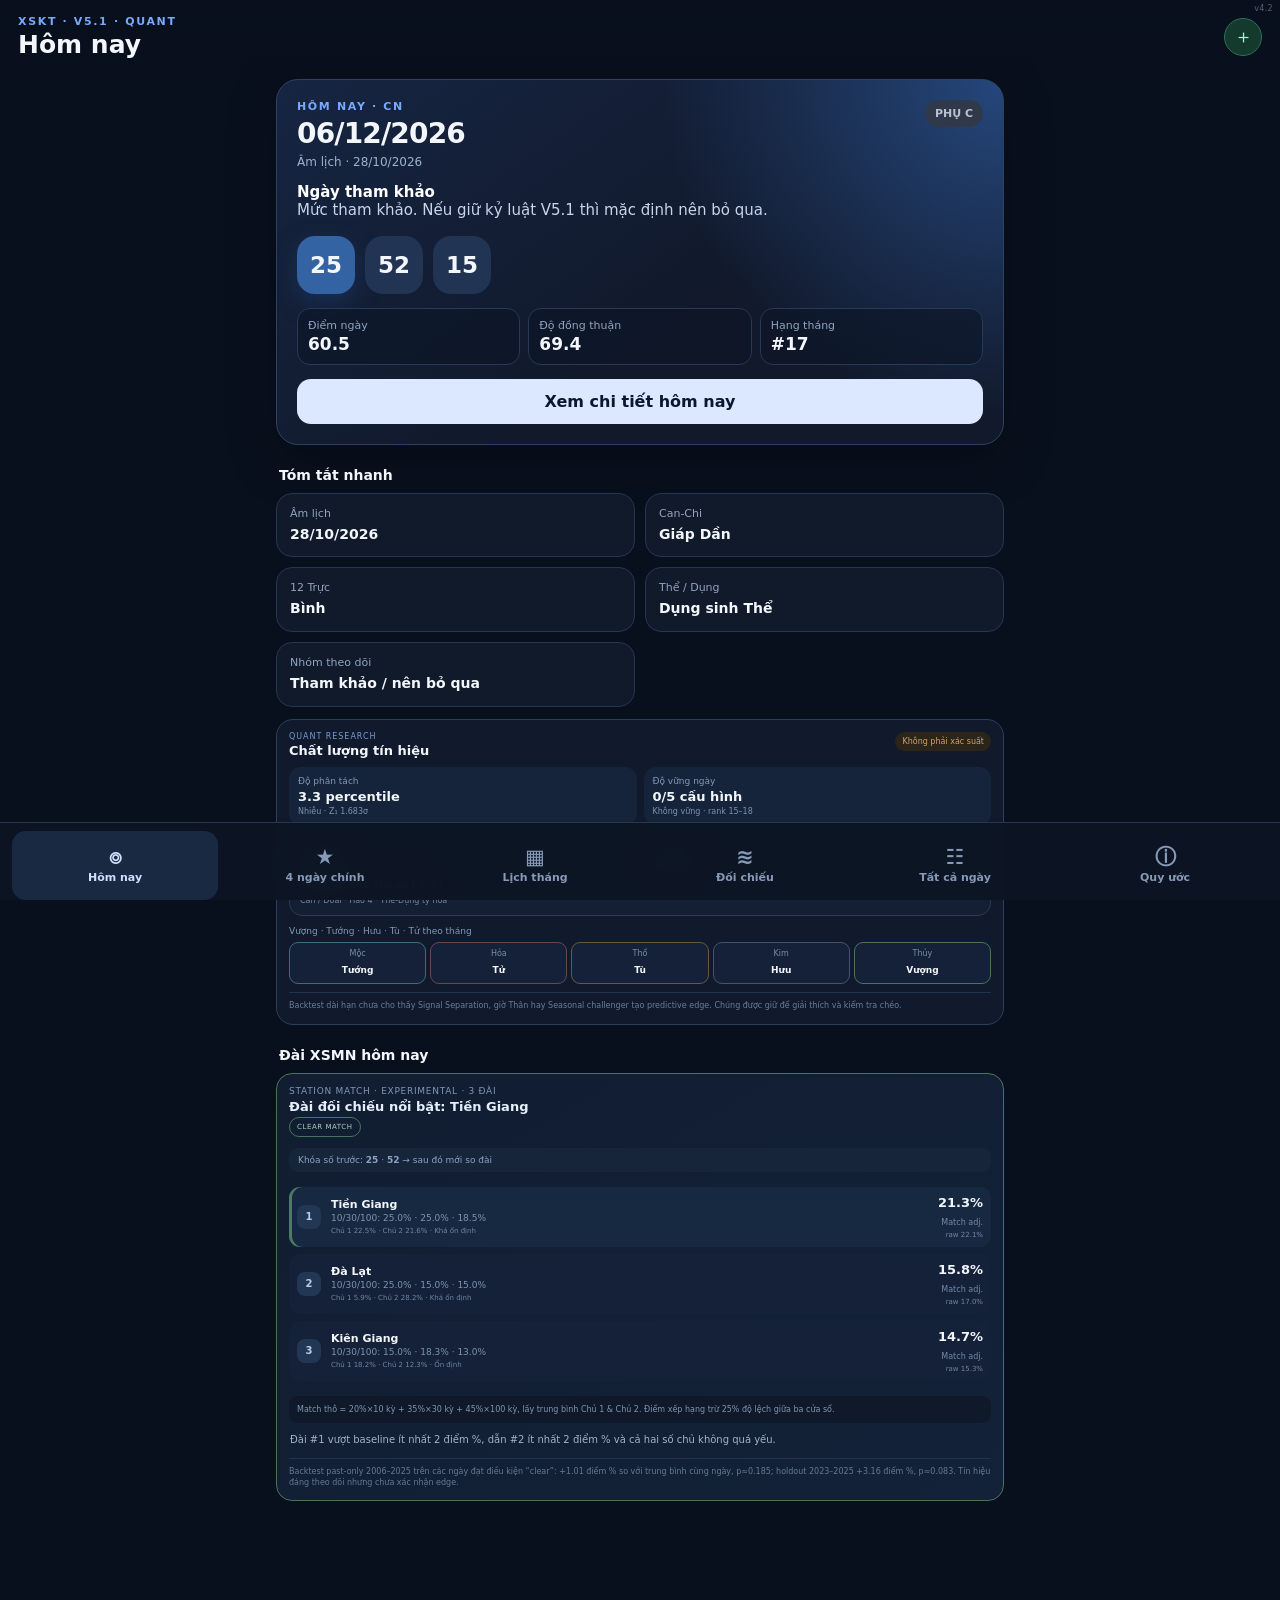
==== commit cac0d1b1: "Add Station Match experimental selector v4.2" ====
--- a/index.html
+++ b/index.html
@@ -10,11 +10,11 @@
   <meta name="description" content="V5.1 XSKT 2026–2050: hôm nay, 4 ngày chính và toàn bộ lịch theo dõi.">
   <link rel="manifest" href="./manifest.webmanifest">
   <link rel="apple-touch-icon" href="./icons/apple-touch-icon.png">
-  <link rel="stylesheet" href="./assets/style.v41.css">
+  <link rel="stylesheet" href="./assets/style.v42.css">
   <title>XSKT V5.1</title>
 </head>
 <body>
-<div id="app"><div class="build-version">v4.1</div>
+<div id="app"><div class="build-version">v4.2</div>
   <header class="app-header">
     <div>
       <div class="eyebrow">XSKT · V5.1 · QUANT</div>
@@ -72,6 +72,8 @@
         <h2>Đối chiếu theo đài</h2>
         <p>So các số V5.1 với tần suất thực nghiệm của chính đài đang xổ hôm nay. Không dùng dữ liệu này để sửa điểm V5.1.</p>
       </div>
+      <div id="stationMatchOverview"></div>
+      <div class="section-title">Xem chi tiết từng đài</div>
       <div id="compareStations" class="station-tabs"></div>
       <div id="compareMeta" class="summary-line"></div>
       <div class="section-title">Các số V5.1 hôm nay</div>
@@ -255,12 +257,20 @@
       </section>
 
       <section class="method-section">
-        <h3>10. Đài XSMN</h3>
-        <div class="method-note warning">
-          <b>Không còn khuyến nghị đài</b>
-          <span>Walk-forward 2011–2025: chọn đài theo lịch sử đạt khoảng 41.23% Top3 so với baseline 42.15%. Do đó app chỉ liệt kê đúng các đài xổ trong ngày.</span>
-        </div>
-        <p class="method-copy">Lịch 2027–2050 hiện giả định chu kỳ XSMN hiện hành không đổi. Nếu lịch chính thức thay đổi, cần sửa cấu hình schedule.</p>
+        <h3>10. Station Match / Đài đối chiếu</h3>
+        <div class="method-note important">
+          <b>Khóa số trước, chọn đài sau</b>
+          <span>V5.1 xác định Chủ 1 + Chủ 2 trước. Station Match tuyệt đối không được dùng để đổi số cho vừa lịch sử của một đài.</span>
+        </div>
+        <p class="method-copy"><strong>Match thô</strong> = 20%×10 kỳ + 35%×30 kỳ + 45%×100 kỳ, tính riêng cho hai số chủ rồi lấy trung bình. <strong>Match điều chỉnh</strong> trừ 25% độ phân tán giữa ba cửa sổ để giảm điểm những đài có tín hiệu ngắn/dài hạn mâu thuẫn.</p>
+        <div class="method-note">
+          <b>Khi nào hiện “Đài đối chiếu nổi bật”?</b>
+          <span>#1 phải cao hơn baseline ≥2 điểm %, dẫn #2 ≥2 điểm %, và weighted rate của từng số chủ không thấp hơn baseline quá 5 điểm %. Không đạt đủ điều kiện → “Không có đài nổi bật”.</span>
+        </div>
+        <div class="method-note warning">
+          <b>Experimental — chưa phải station edge</b>
+          <span>Past-only 2006–2025: trên 2.457 ngày đạt clear-rule, đài được chọn cao hơn trung bình các đài cùng ngày +1,01 điểm % (p≈0,185). Holdout 2023–2025: +3,16 điểm % (p≈0,083). Hướng tín hiệu tích cực nhưng chưa đủ để kết luận lợi thế xác suất.</span>
+        </div>
       </section>
 
       <section class="method-section">
@@ -377,8 +387,8 @@
 
 <script src="./data/v51-2026-2050.v41.js"></script>
 <script src="./data/history/recent-history.v40.js"></script>
-<script src="./data/history/research-summary.v41.js"></script>
-<script src="./assets/app.v41.js"></script>
+<script src="./data/history/research-summary.v42.js"></script>
+<script src="./assets/app.v42.js"></script>
 <script>
 if ('serviceWorker' in navigator) {
   let refreshing = false;
@@ -390,7 +400,7 @@
   });
   window.addEventListener('load', async () => {
     try {
-      const reg = await navigator.serviceWorker.register('/sw.js?v=41', { updateViaCache: 'none' });
+      const reg = await navigator.serviceWorker.register('/sw.js?v=42', { updateViaCache: 'none' });
       await reg.update();
     } catch (err) {
       console.error('Service Worker registration failed:', err);
--- a/assets/style.v42.css
+++ b/assets/style.v42.css
@@ -0,0 +1,356 @@
+:root{
+  --bg:#09101d;--surface:#111a2b;--surface2:#18233a;--line:#253552;
+  --text:#f3f6fb;--muted:#91a3bf;--blue:#78a9ff;--green:#4dd39a;
+  --green-soft:#163d31;--gold:#efc65d;--gold-soft:#463a1c;--red:#e98080;
+  --gray:#8794aa;--nav-h:78px;--safe-bottom:env(safe-area-inset-bottom,0px)
+}
+*{box-sizing:border-box}
+html{color-scheme:dark}
+body{
+  margin:0;background:var(--bg);color:var(--text);
+  font-family:Inter,ui-sans-serif,system-ui,-apple-system,BlinkMacSystemFont,"Segoe UI",sans-serif;
+  min-height:100vh;-webkit-font-smoothing:antialiased
+}
+button,input,select{font:inherit}
+button{color:inherit}
+#app{min-height:100vh}
+.app-header{
+  position:sticky;top:0;z-index:20;display:flex;align-items:center;justify-content:space-between;
+  padding:calc(15px + env(safe-area-inset-top,0px)) 18px 12px;
+  background:linear-gradient(180deg,#09101df5,#09101ddd 75%,transparent);
+  backdrop-filter:blur(16px)
+}
+.eyebrow{font-size:11px;letter-spacing:.15em;text-transform:uppercase;color:var(--blue);font-weight:800}
+h1{font-size:25px;margin:3px 0 0;line-height:1.1}
+h2{font-size:23px;margin:3px 0 0}
+.app-main{max-width:760px;margin:auto;padding:8px 16px calc(var(--nav-h) + 30px + var(--safe-bottom))}
+.screen{display:none;animation:fade .18s ease}.screen.active{display:block}
+@keyframes fade{from{opacity:.4;transform:translateY(3px)}to{opacity:1;transform:none}}
+
+.bottom-nav{
+  position:fixed;z-index:30;bottom:0;left:0;right:0;height:calc(var(--nav-h) + var(--safe-bottom));
+  padding:8px max(12px,env(safe-area-inset-left)) var(--safe-bottom) max(12px,env(safe-area-inset-right));
+  background:#0d1524f5;border-top:1px solid #263552;backdrop-filter:blur(18px);
+  display:grid;grid-template-columns:repeat(6,1fr);gap:4px
+}
+.bottom-nav button{
+  border:0;background:none;border-radius:14px;color:#8699b7;display:flex;flex-direction:column;
+  align-items:center;justify-content:center;gap:3px;font-size:11px;font-weight:700
+}
+.bottom-nav button.active{color:#cfe0ff;background:#1a2942}
+.nav-icon{font-size:21px;line-height:1}
+
+.icon-btn,.round-btn{
+  border:1px solid var(--line);background:var(--surface2);border-radius:999px;
+  width:38px;height:38px;display:grid;place-items:center;font-size:22px;cursor:pointer
+}
+.install-mini{font-size:19px;color:#aff1d3;border-color:#2e7056;background:#14392d}
+
+.hero-card{
+  border-radius:22px;padding:20px;background:
+    radial-gradient(circle at 100% 0,#25477c 0,transparent 42%),
+    linear-gradient(145deg,#162542,#11192b 60%);
+  border:1px solid #2c4166;box-shadow:0 16px 50px #0004
+}
+.hero-card.main-day{border-color:#3b8a6a;background:
+  radial-gradient(circle at 100% 0,#236349 0,transparent 43%),
+  linear-gradient(145deg,#152e2a,#111a2b 62%)}
+.hero-top{display:flex;justify-content:space-between;gap:12px;align-items:flex-start}
+.hero-date{font-size:28px;font-weight:850;letter-spacing:-.03em;margin-top:4px}
+.status-pill{border-radius:999px;padding:7px 10px;font-size:11px;font-weight:850;white-space:nowrap}
+.status-main{background:#1b513b;color:#a7f2ce}.status-pa{background:#294737;color:#c1e7cf}
+.status-pb{background:#51431f;color:#f5dda1}.status-pc{background:#30394a;color:#b6c1d2}
+.today-verdict{margin:14px 0 4px;font-size:15px;color:#c7d5e9}.today-verdict strong{color:#fff}
+.big-picks{display:flex;gap:10px;margin:17px 0 13px}
+.big-num{
+  width:58px;height:58px;border-radius:18px;display:grid;place-items:center;
+  background:#213454;font-size:23px;font-weight:900
+}
+.big-num:first-child{background:#3363a2;box-shadow:0 8px 22px #1c3d6c88}
+.metric-row{display:grid;grid-template-columns:repeat(3,1fr);gap:8px;margin-top:14px}
+.metric{background:#0d1627aa;border:1px solid #263957;border-radius:13px;padding:10px}
+.metric span{display:block;color:var(--muted);font-size:11px}.metric b{font-size:17px;margin-top:2px;display:block}
+.primary-action{
+  margin-top:14px;width:100%;border:0;border-radius:14px;padding:13px;background:#dbe8ff;color:#0b1630;
+  font-weight:850;cursor:pointer
+}
+
+.section-title{font-size:14px;font-weight:850;margin:22px 3px 10px}
+.quick-grid{display:grid;grid-template-columns:1fr 1fr;gap:10px}
+.quick-card{background:var(--surface);border:1px solid var(--line);border-radius:16px;padding:13px}
+.quick-card span{font-size:11px;color:var(--muted);display:block}.quick-card b{font-size:14px;display:block;margin-top:5px;line-height:1.35}
+
+.period-toolbar{display:grid;grid-template-columns:42px 1fr 42px;gap:8px;align-items:center;margin:2px 0 12px}
+.period-label{border:0;background:none;font-weight:850;font-size:17px}
+.screen-intro{background:#101a2c;border:1px solid #233655;border-radius:14px;padding:12px 14px;margin-bottom:12px}
+.screen-intro strong{display:block;font-size:13px}.screen-intro span{display:block;font-size:12px;color:var(--muted);margin-top:3px;line-height:1.4}
+
+.day-list{display:flex;flex-direction:column;gap:10px}
+.day-card{
+  display:grid;grid-template-columns:58px minmax(0,1fr) auto;gap:12px;align-items:center;
+  background:var(--surface);border:1px solid var(--line);border-radius:17px;padding:13px;cursor:pointer
+}
+.day-card:active{transform:scale(.994)}
+.day-card.main{border-color:#37755c;background:linear-gradient(100deg,#143329,#111a2b 50%)}
+.day-calendar{
+  width:58px;height:58px;border-radius:14px;background:#1a2943;display:flex;flex-direction:column;
+  align-items:center;justify-content:center;line-height:1
+}
+.day-calendar small{font-size:10px;color:#9eb1cf;text-transform:uppercase;font-weight:750}
+.day-calendar b{font-size:23px;margin-top:3px}
+.day-mainline{display:flex;gap:7px;align-items:center;flex-wrap:wrap}
+.day-mainline strong{font-size:15px}.small-pill{font-size:10px;padding:4px 6px;border-radius:999px;background:#252f42;color:#afbdd1}
+.day-sub{font-size:12px;color:var(--muted);margin-top:4px;white-space:nowrap;overflow:hidden;text-overflow:ellipsis}
+.mini-picks{display:flex;gap:4px;margin-top:7px}
+.mini-num{width:29px;height:29px;border-radius:9px;background:#202f4a;display:grid;place-items:center;font-size:12px;font-weight:850}
+.mini-num:first-child{background:#315986}
+.chevron{color:#70839f;font-size:22px}
+
+.filter-card{background:var(--surface);border:1px solid var(--line);border-radius:18px;padding:12px;margin-bottom:10px}
+.filter-row{display:grid;grid-template-columns:1fr 1fr;gap:8px}
+select,input[type=search]{
+  width:100%;background:#0e1728;border:1px solid #283a58;border-radius:12px;padding:11px;color:var(--text);outline:none
+}
+input[type=search]{margin-top:9px}
+.segmented{display:flex;gap:5px;overflow-x:auto;padding-top:9px;scrollbar-width:none}.segmented::-webkit-scrollbar{display:none}
+.segmented button{border:0;background:#202c42;color:#9fb0ca;border-radius:999px;padding:7px 10px;font-size:11px;white-space:nowrap;font-weight:750}
+.segmented button.active{background:#dce8fb;color:#142039}
+.summary-line{font-size:12px;color:var(--muted);padding:3px 4px 10px}
+
+.detail-overlay{position:fixed;z-index:100;inset:0}
+.detail-backdrop{position:absolute;inset:0;background:#0009;backdrop-filter:blur(5px)}
+.detail-sheet{
+  position:absolute;left:0;right:0;bottom:0;max-height:91vh;overflow:auto;
+  border-radius:24px 24px 0 0;background:#0f1829;border-top:1px solid #33445e;
+  padding:9px 18px calc(24px + var(--safe-bottom));box-shadow:0 -18px 60px #0008
+}
+@media(min-width:760px){
+  .detail-sheet{left:50%;right:auto;transform:translateX(-50%);width:700px;border-radius:24px;bottom:24px;max-height:88vh}
+}
+.sheet-handle{width:40px;height:5px;background:#44536a;border-radius:99px;margin:1px auto 13px}
+.sheet-head{display:flex;justify-content:space-between;gap:12px;align-items:flex-start;position:sticky;top:-9px;background:#0f1829f5;padding:9px 0 9px;z-index:2}
+.detail-section{padding:14px 0;border-top:1px solid #24334c}.detail-section:first-of-type{border-top:0}
+.detail-section h3{font-size:13px;margin:0 0 10px;color:#a9bedb}
+.number-table{display:grid;grid-template-columns:repeat(5,1fr);gap:7px}
+.number-item{background:#182641;border-radius:13px;padding:10px 4px;text-align:center}
+.number-item b{display:block;font-size:20px}.number-item span{font-size:10px;color:var(--muted)}
+.info-list{display:grid;grid-template-columns:1fr 1fr;gap:8px}
+.info-item{background:#131e32;border-radius:12px;padding:10px}
+.info-item span{display:block;font-size:10px;color:var(--muted)}.info-item b{display:block;font-size:12px;margin-top:4px;line-height:1.4}
+.gua-flow{display:flex;gap:6px;align-items:stretch;overflow:auto}
+.gua-box{min-width:135px;background:#152238;border-radius:12px;padding:10px}
+.gua-box small{display:block;color:var(--muted);font-size:10px}.gua-box b{display:block;font-size:12px;margin-top:4px;line-height:1.4}
+.gua-arrow{display:grid;place-items:center;color:#6680a5}
+
+.ios-hint{
+  position:fixed;z-index:80;left:14px;right:14px;bottom:calc(var(--nav-h) + 12px + var(--safe-bottom));
+  background:#142440;border:1px solid #35547d;border-radius:15px;padding:12px 38px 12px 13px;
+  box-shadow:0 12px 36px #0006;font-size:12px;color:#cbd9ee
+}
+.ios-hint strong,.ios-hint span{display:block}.ios-hint span{margin-top:3px;color:#9eb1ce}
+.hint-close{position:absolute;right:8px;top:7px;border:0;background:none;font-size:20px;color:#aebfd8}
+
+.empty{padding:34px 14px;text-align:center;color:var(--muted);border:1px dashed #34445d;border-radius:15px}
+@media(max-width:420px){
+  .app-main{padding-left:12px;padding-right:12px}
+  .big-num{width:53px;height:53px}
+  .metric-row{gap:6px}.metric{padding:9px}
+}
+
+
+/* Lunar date */
+.lunar-hero{font-size:12px;color:#9db1ce;margin-top:5px}
+
+/* Calendar tab */
+.calendar-legend{
+  display:flex;gap:12px;align-items:center;overflow-x:auto;margin:2px 2px 12px;
+  color:var(--muted);font-size:11px;white-space:nowrap
+}
+.calendar-legend span{display:flex;align-items:center;gap:5px}
+.legend-dot{width:8px;height:8px;border-radius:50%;display:inline-block}
+.legend-dot.main{background:var(--green)}
+.legend-dot.pa{background:#78b68d}
+.legend-dot.pb{background:var(--gold)}
+.legend-dot.pc{background:#58657b}
+
+.weekday-row{
+  display:grid;grid-template-columns:repeat(7,1fr);gap:4px;margin:0 0 5px;
+  color:#8293ad;font-size:10px;font-weight:800;text-align:center
+}
+.calendar-grid{
+  display:grid;grid-template-columns:repeat(7,1fr);gap:5px
+}
+.calendar-cell{
+  position:relative;aspect-ratio:1/1.05;min-width:0;border:1px solid #263650;background:#111b2d;
+  border-radius:12px;padding:6px;display:flex;flex-direction:column;align-items:flex-start;justify-content:flex-start;
+  cursor:pointer;color:var(--text);overflow:hidden
+}
+.calendar-cell.blank{visibility:hidden;pointer-events:none}
+.calendar-cell.cal-main{border-color:#3e9e74;background:linear-gradient(145deg,#173d31,#112238)}
+.calendar-cell.cal-pa{border-color:#47775a}
+.calendar-cell.cal-pb{border-color:#75622e}
+.calendar-cell.cal-pc{border-color:#263650}
+.calendar-cell.today{box-shadow:0 0 0 2px #78a9ff inset}
+.solar-day{font-size:17px;font-weight:900;line-height:1}
+.lunar-day{font-size:10px;color:#aebbd0;margin-top:4px}
+.cal-score{position:absolute;right:5px;bottom:5px;font-size:8px;color:#7386a3}
+.cal-main .cal-score{color:#8de2bb}
+.calendar-note{font-size:11px;color:var(--muted);padding:10px 3px 2px;line-height:1.45}
+
+@media(max-width:390px){
+  .calendar-grid{gap:3px}
+  .calendar-cell{border-radius:9px;padding:5px}
+  .solar-day{font-size:15px}
+  .lunar-day{font-size:9px}
+  .bottom-nav button{font-size:9px}
+  .nav-icon{font-size:19px}
+}
+
+.build-version{position:fixed;right:7px;top:calc(4px + env(safe-area-inset-top,0px));z-index:50;
+font-size:8px;color:#52627a;pointer-events:none;letter-spacing:.04em}
+
+.explain-callout{background:#111f35;border:1px solid #2b4265;border-radius:14px;padding:12px 13px;display:flex;flex-direction:column;gap:5px}.explain-callout b{font-size:13px}.explain-callout span{font-size:12px;color:#a9bbd3;line-height:1.5}.signal-chips{display:flex;gap:6px;overflow:auto;padding:9px 0 2px;scrollbar-width:none}.signal-chips::-webkit-scrollbar{display:none}.signal-chips span{white-space:nowrap;background:#192740;border-radius:999px;padding:6px 8px;font-size:10px;color:#9db0cb}.signal-chips b{color:#eef5ff;font-size:12px}.top6-line{display:flex;justify-content:space-between;gap:12px;align-items:center;margin-top:9px;font-size:11px;color:#8fa3c1}.top6-line b{color:#d9e7fa;letter-spacing:.05em;text-align:right}.why-list{display:flex;flex-direction:column;gap:10px}.why-number{background:#111b2e;border:1px solid #263957;border-radius:16px;padding:12px}.why-number.primary{border-color:#3d719f;background:linear-gradient(145deg,#152947,#111b2e 65%)}.why-head{display:flex;align-items:center;gap:11px}.why-num{width:50px;height:50px;border-radius:15px;background:#213b63;display:grid;place-items:center;font-size:21px;font-weight:900}.why-head strong{display:block;font-size:13px}.why-head span{display:block;font-size:10px;color:#8fa3bf;margin-top:3px}.why-summary{display:flex;flex-direction:column;gap:4px;margin:10px 0 4px}.why-summary b{font-size:11px;color:#dce8f8}.why-summary span{font-size:11px;color:#9fb1ca;line-height:1.45}.why-details{border-top:1px solid #22334e;margin-top:8px;padding-top:8px}.why-details summary{font-size:11px;color:#a9c5e8;cursor:pointer;font-weight:700}.component-box{padding-top:8px;display:flex;flex-direction:column;gap:9px}.component-head{display:flex;justify-content:space-between;font-size:10px;color:#aab9cd}.component-head b{color:#ddecff}.component-track{height:5px;background:#202d42;border-radius:99px;overflow:hidden;margin:3px 0}.component-track i{display:block;height:100%;background:linear-gradient(90deg,#558ada,#61c49a);border-radius:99px}.component-help{font-size:9px;color:#7286a4;line-height:1.35}.reason-list{display:flex;flex-direction:column;gap:6px;padding-top:8px}.reason-item{display:grid;grid-template-columns:88px 1fr auto;gap:7px;align-items:start;background:#142036;border-radius:10px;padding:8px}.reason-source{font-size:9px;color:#8facd2;font-weight:700}.reason-text{font-size:10px;color:#aebed3;line-height:1.35}.reason-item b{font-size:10px}.reason-item b.plus{color:#78ddb1}.reason-item b.minus{color:#e49393}.negative-block{margin-top:8px}.negative-block>b{font-size:10px;color:#d69a9a}.reverse-note{font-size:10px;color:#9fb1ca;line-height:1.4;margin-top:8px;background:#121f33;border-radius:10px;padding:8px}.muted-small{font-size:10px;color:#7e91ad;padding-top:7px}
+
+
+/* v3.3 Method / Quy ước */
+.method-hero{
+  padding:17px;border-radius:20px;background:
+  radial-gradient(circle at 100% 0,#264a78 0,transparent 48%),
+  linear-gradient(145deg,#152440,#111a2c 62%);
+  border:1px solid #2d4162;margin-bottom:13px
+}
+.method-kicker{font-size:10px;color:#7eabeb;font-weight:850;letter-spacing:.14em}
+.method-hero h2{font-size:24px;margin:5px 0 6px}
+.method-hero p{font-size:12px;line-height:1.5;color:#a7b8d0;margin:0}
+.method-section{padding:16px 0;border-bottom:1px solid #253650}
+.method-section>h3{font-size:14px;color:#c8d8ee;margin:0 0 11px}
+.profile-grid{display:grid;grid-template-columns:1fr 1fr;gap:8px}
+.profile-item{background:#121f34;border:1px solid #233755;border-radius:13px;padding:10px}
+.profile-item.wide{grid-column:1/-1}
+.profile-item span{display:block;font-size:9px;color:#8297b6}
+.profile-item b{display:block;font-size:12px;margin-top:4px;line-height:1.4}
+.profile-item em{display:block;font-style:normal;font-size:9px;color:#7590b2;margin-top:4px;line-height:1.35}
+.method-note{background:#111f34;border:1px solid #2b4265;border-radius:13px;padding:11px 12px;margin-top:9px}
+.method-note.important{border-color:#3c795f;background:#122a25}
+.method-note.warning{border-color:#725f30;background:#292318}
+.method-note b{display:block;font-size:11px}
+.method-note span{display:block;font-size:10px;color:#a7b9d0;line-height:1.45;margin-top:4px}
+.formula-card{background:#16243a;border:1px solid #2c4365;border-radius:15px;padding:13px;margin-bottom:9px}
+.formula-title{font-size:10px;color:#8196b6;margin-bottom:6px}
+.formula-main{font-size:12px;line-height:1.65;color:#b9c9de}
+.formula-main b{font-size:16px;color:#eef5ff}.formula-main i{font-style:normal;color:#6380a7;margin:0 4px}
+.method-details{border:1px solid #253954;background:#111b2d;border-radius:13px;margin-top:8px;padding:10px}
+.method-details summary{font-size:11px;font-weight:800;color:#aac5e7;cursor:pointer}
+.weight-list{display:flex;flex-direction:column;gap:6px;margin-top:9px}
+.weight-list>div{display:grid;grid-template-columns:1fr auto;gap:9px;background:#152239;border-radius:10px;padding:8px}
+.weight-list span{font-size:10px;color:#a8b8ce;line-height:1.35}.weight-list b{font-size:11px;color:#d9e8fa}
+.weight-list.boxed{margin-top:0}
+.method-copy{font-size:10px;line-height:1.55;color:#91a6c2;margin:9px 2px 0}
+.method-copy strong{color:#d3e0f2}
+.pipeline{display:flex;flex-direction:column;align-items:stretch}
+.pipe-box{background:#121f34;border:1px solid #273b59;border-radius:13px;padding:10px;display:grid;grid-template-columns:30px 1fr;column-gap:8px}
+.pipe-box>span{grid-row:1/3;width:27px;height:27px;border-radius:9px;background:#20395d;display:grid;place-items:center;font-size:9px;font-weight:850;color:#b9d5fa}
+.pipe-box b{font-size:11px}.pipe-box small{font-size:9px;color:#869bb8;margin-top:3px;line-height:1.35}
+.pipe-box.accent{border-color:#3d755c;background:#132b25}
+.pipe-arrow{text-align:center;color:#526d91;font-size:14px;line-height:18px}
+.not-used-list{display:grid;grid-template-columns:1fr 1fr;gap:7px}
+.not-used-list span{font-size:9px;line-height:1.4;background:#1a1e2c;border:1px solid #34384b;color:#a9afc0;padding:9px;border-radius:11px}
+.final-method{padding-bottom:28px}
+@media(max-width:420px){
+  .profile-grid{grid-template-columns:1fr}
+  .profile-item.wide{grid-column:auto}
+  .not-used-list{grid-template-columns:1fr}
+  .bottom-nav button{font-size:8px}
+  .nav-icon{font-size:18px}
+}
+
+/* v3.4 Station Layer */
+.station-panel{background:#101b2d;border:1px solid #273a57;border-radius:16px;padding:12px;display:flex;flex-direction:column;gap:7px}
+.station-panel.strong{border-color:#38765b;background:linear-gradient(145deg,#133126,#101b2d 65%)}
+.station-panel.medium{border-color:#365d80}
+.station-panel.caution{border-color:#75612f;background:linear-gradient(145deg,#292319,#101b2d 65%)}
+.station-panel-head span{display:block;font-size:9px;color:#8296b5;text-transform:uppercase;letter-spacing:.08em}
+.station-panel-head b{display:block;font-size:13px;margin-top:3px;color:#e6f0fd}
+.station-row{display:grid;grid-template-columns:26px minmax(0,1fr) 48px;gap:8px;align-items:center;background:#142138;border-radius:11px;padding:8px}
+.station-row.top{background:#172a43}.station-rank{width:24px;height:24px;border-radius:8px;background:#223754;display:grid;place-items:center;font-size:10px;font-weight:900;color:#b8cce9}
+.station-row.top .station-rank{background:#315d83;color:#fff}.station-name b{display:block;font-size:11px}.station-name span{display:block;font-size:9px;color:#7f94b2;margin-top:2px;line-height:1.3}
+.station-score{text-align:right}.station-score b{display:block;font-size:13px}.station-score span{font-size:8px;color:#758aa8}
+.station-note{font-size:10px;color:#a1b3ca;line-height:1.45;padding:3px 1px}.station-foot{font-size:8px;color:#657995;line-height:1.4;border-top:1px solid #22334d;padding-top:7px}
+
+/* v3.5 research guardrail */
+.station-panel.caution{border-color:#7b6633!important}
+
+
+/* v4.0 Recent Form */
+.compare-hero{margin-bottom:12px}
+.station-tabs{display:flex;gap:7px;overflow:auto;margin:8px 0 7px;scrollbar-width:none}
+.station-tabs::-webkit-scrollbar{display:none}
+.station-tabs button{border:1px solid #293b58;background:#121f34;color:#91a6c4;border-radius:999px;padding:8px 11px;white-space:nowrap;font-size:10px;font-weight:800}
+.station-tabs button.active{background:#244b74;border-color:#477cac;color:#eef6ff}
+.pick-history-list{display:flex;flex-direction:column;gap:8px}
+.pick-history-card{background:#111d31;border:1px solid #283b58;border-radius:15px;padding:11px}
+.pick-history-card.primary{border-color:#3e739e;background:linear-gradient(145deg,#142b49,#111d31)}
+.pick-history-head{display:flex;justify-content:space-between;align-items:center}
+.pick-history-head b{font-size:22px}.pick-history-head span{font-size:9px;color:#8fa5c3}
+.history-rates{display:grid;grid-template-columns:repeat(3,1fr);gap:6px;margin-top:9px}
+.history-rates>div{background:#16243a;border-radius:10px;padding:7px;text-align:center}
+.history-rates span,.history-rates small{display:block;font-size:8px;color:#8297b5}
+.history-rates b{display:block;font-size:13px;margin:2px 0}.history-rates small{color:#b3c6df}
+.pick-history-foot{font-size:9px;color:#7288a8;margin-top:7px}
+.recent-toolbar{display:flex;justify-content:space-between;gap:8px;align-items:center;margin:14px 0 7px;font-size:10px;color:#879bb8}
+.compact-seg{width:auto}.compact-seg button{padding:7px 9px}
+.baseline-line{font-size:9px;color:#7390b6;background:#101c30;border-radius:10px;padding:8px;margin-bottom:10px}
+.recent-top-list{display:flex;flex-direction:column;gap:5px}
+.recent-top-row{display:grid;grid-template-columns:34px 34px 1fr 56px;align-items:center;gap:5px;background:#142136;border-radius:10px;padding:8px;font-size:10px}
+.recent-top-row b{font-size:14px}.recent-top-row strong{text-align:right}
+.recent-rank{font-size:9px;color:#7286a4}
+.history-number-grid{display:grid;grid-template-columns:repeat(5,1fr);gap:5px}
+.history-num{background:#131f33;border:1px solid #253650;border-radius:9px;padding:7px 3px;text-align:center}
+.history-num b{display:block;font-size:12px}.history-num span{display:block;font-size:9px;margin-top:2px}.history-num small{font-size:8px;color:#748aa8}
+.recent-hot{border-color:#477058}.recent-hot strong,.recent-hot>span:not(.recent-rank){color:#a9dfbd}
+.recent-cold{border-color:#4b4e60}.recent-cold strong{color:#a8afc2}
+.compare-warning{margin-top:13px}
+@media(min-width:600px){.history-number-grid{grid-template-columns:repeat(10,1fr)}}
+@media(max-width:420px){
+  .bottom-nav{padding-left:4px;padding-right:4px;gap:1px}
+  .bottom-nav button{font-size:7px;padding:2px}
+  .nav-icon{font-size:16px}
+}
+
+
+/* v4.1 Quant Research */
+.quant-panel{background:#101a2c;border:1px solid #2b3e5c;border-radius:17px;padding:12px;margin:12px 0}
+.quant-title{display:flex;justify-content:space-between;align-items:flex-start;gap:10px;margin-bottom:9px}
+.quant-title span{display:block;font-size:8px;letter-spacing:.12em;color:#779bd0}.quant-title b{display:block;font-size:13px;margin-top:2px}
+.quant-title em{font-style:normal;font-size:8px;color:#d2a56c;background:#2b2418;border-radius:999px;padding:5px 7px}
+.quant-grid{display:grid;grid-template-columns:1fr 1fr;gap:7px}
+.quant-card{background:#15243a;border-radius:12px;padding:9px}.quant-card span{display:block;font-size:9px;color:#8398b7}.quant-card b{display:block;font-size:13px;margin-top:3px}.quant-card small{display:block;font-size:8px;color:#7f94b2;margin-top:3px}
+.event-time-card{display:grid;grid-template-columns:1fr 18px 1fr;gap:6px;align-items:center;background:#151f33;border:1px solid #293b58;border-radius:13px;padding:10px;margin-top:8px}
+.event-time-card>div span{display:block;font-size:8px;color:#7f95b5}.event-time-card>div b{display:block;font-size:15px;margin-top:2px}.event-arrow{text-align:center;color:#6686b0}
+.event-time-card>strong,.event-time-card>small{grid-column:1/-1}.event-time-card>strong{font-size:10px;color:#bfd2ec}.event-time-card>small{font-size:8px;color:#7287a5}
+.season-title{font-size:9px;color:#8398b7;margin:10px 0 6px}
+.season-grid{display:grid;grid-template-columns:repeat(5,1fr);gap:4px}
+.season-chip{background:#152138;border-radius:9px;padding:6px 2px;text-align:center}.season-chip span{display:block;font-size:8px;color:#788da9}.season-chip b{font-size:9px}
+.state-Vượng{border:1px solid #48745b}.state-Tướng{border:1px solid #406a7d}.state-Hưu{border:1px solid #46536a}.state-Tù{border:1px solid #675a3e}.state-Tử{border:1px solid #69484d}
+.quant-foot{font-size:8px;line-height:1.45;color:#687d9b;margin-top:8px;border-top:1px solid #22334d;padding-top:7px}
+.mc-card{background:#111d30;border:1px solid #2b3e5c;border-radius:15px;padding:11px}
+.mc-head{display:flex;justify-content:space-between;align-items:center;margin-bottom:7px}.mc-head b{font-size:11px}.mc-head span{font-size:8px;color:#7b90ae}
+.mc-row{display:grid;grid-template-columns:55px 55px 1fr;gap:6px;align-items:center;background:#15243a;border-radius:10px;padding:8px;margin-top:5px}
+.mc-row span{font-size:9px}.mc-row b{font-size:11px}.mc-row em{font-style:normal;font-size:9px;color:#8ca3c3}.mc-row small{grid-column:1/-1;font-size:8px;color:#7288a7}
+.mc-card p{font-size:9px;color:#8ea2bd;line-height:1.45;margin:8px 2px 0}
+@media(max-width:380px){.quant-grid{grid-template-columns:1fr}.season-grid{grid-template-columns:repeat(5,1fr)}}
+
+
+/* v4.2 Station Match */
+.station-match-panel{border-color:#355371;background:linear-gradient(150deg,#111d31,#132238)}
+.station-match-panel.match-clear{border-color:#48745b}
+.station-match-panel.match-neutral{border-color:#46556c}
+.station-panel-head em{font-size:7px;font-style:normal;letter-spacing:.08em;border:1px solid #39516d;border-radius:999px;padding:5px 7px;color:#94abc9;white-space:nowrap}
+.match-clear .station-panel-head em{border-color:#48745b;color:#a7d6b5}
+.station-lock{font-size:9px;color:#8ca3c3;background:#17253a;border-radius:9px;padding:7px 9px;margin:8px 0}
+.match-row{align-items:center}
+.match-row.match-first{background:#172941;border-radius:11px}
+.match-clear .match-row.match-first{box-shadow:inset 3px 0 0 #4d7b60}
+.station-name small,.station-score small{display:block;font-size:7px;color:#6f85a4;margin-top:2px}
+.station-rule{font-size:8px;line-height:1.45;color:#8096b4;background:#0f1929;border-radius:9px;padding:8px;margin-top:8px}
+#stationMatchOverview{margin-bottom:14px}
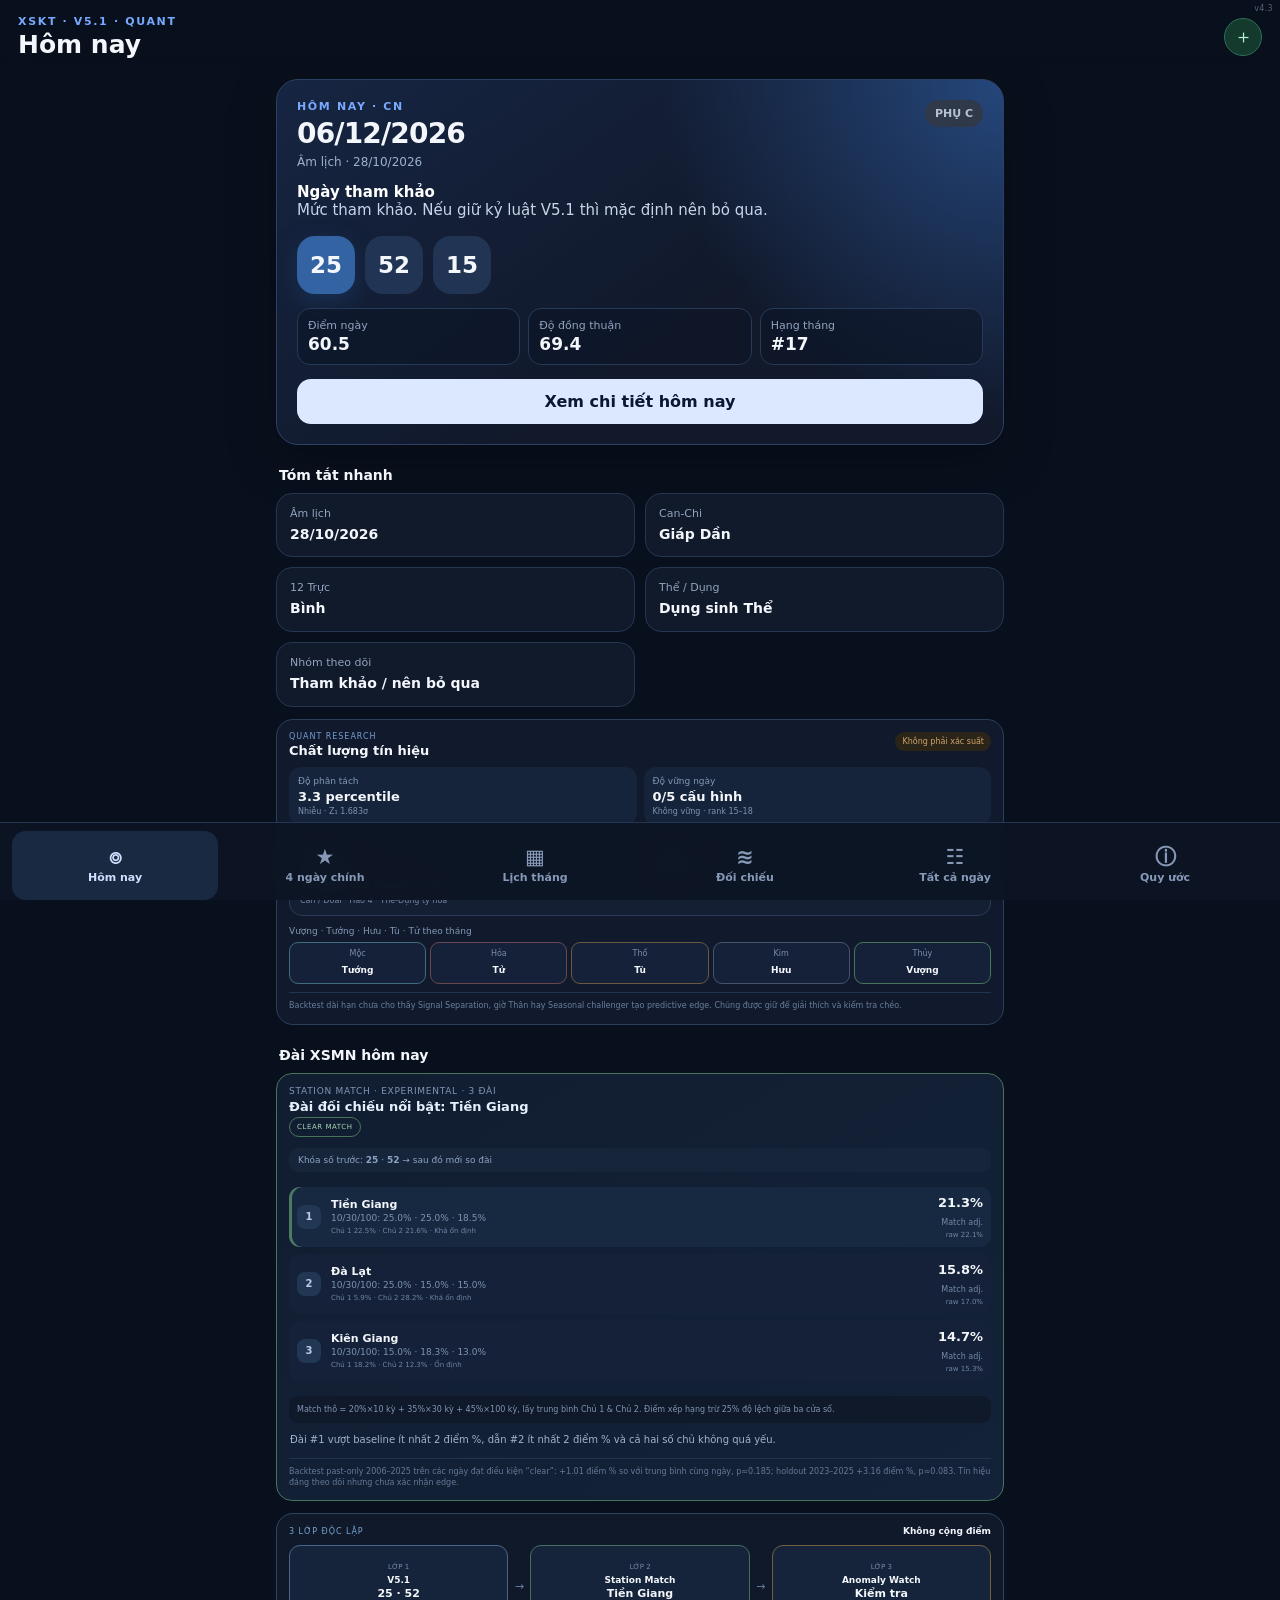
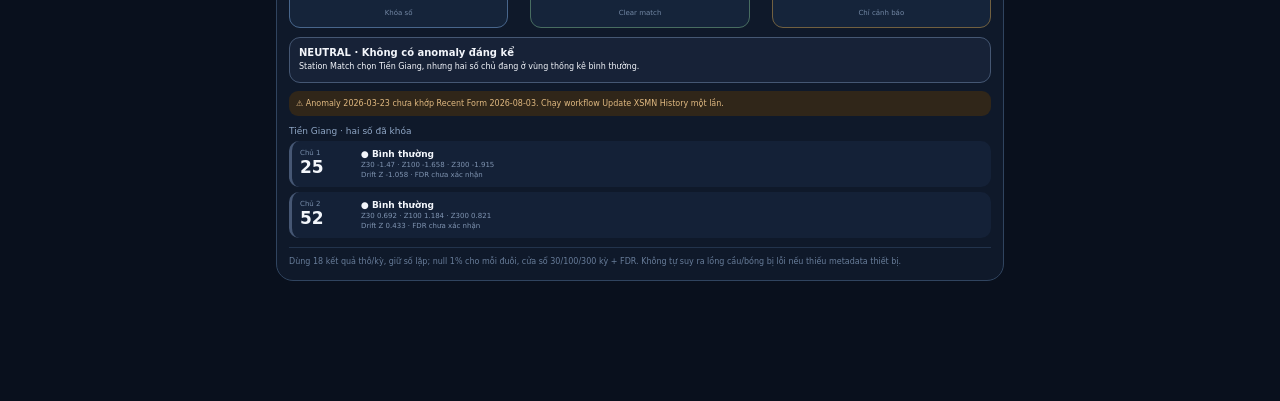
==== commit d88d2089: "Add independent Anomaly Watch layer v4.3" ====
--- a/index.html
+++ b/index.html
@@ -10,11 +10,11 @@
   <meta name="description" content="V5.1 XSKT 2026–2050: hôm nay, 4 ngày chính và toàn bộ lịch theo dõi.">
   <link rel="manifest" href="./manifest.webmanifest">
   <link rel="apple-touch-icon" href="./icons/apple-touch-icon.png">
-  <link rel="stylesheet" href="./assets/style.v42.css">
+  <link rel="stylesheet" href="./assets/style.v43.css">
   <title>XSKT V5.1</title>
 </head>
 <body>
-<div id="app"><div class="build-version">v4.2</div>
+<div id="app"><div class="build-version">v4.3</div>
   <header class="app-header">
     <div>
       <div class="eyebrow">XSKT · V5.1 · QUANT</div>
@@ -332,8 +332,15 @@
         <p class="method-copy">Robustness là độ nhạy của <strong>xếp hạng ngày</strong> trước giả định trọng số, không phải độ chắc chắn của cặp số.</p>
       </section>
 
+      <section class="method-section">
+        <h3>17. Anomaly Watch · Lớp cảnh báo độc lập</h3>
+        <div class="method-note important"><b>3 lớp không cộng điểm</b><span>V5.1 khóa số → Station Match đối chiếu đài → Anomaly Watch cảnh báo. ALIGNMENT/CONFLICT chỉ là nhãn, không sửa điểm hay số.</span></div>
+        <p class="method-copy">Anomaly Watch dùng đầy đủ <strong>18 đuôi kết quả thô</strong> mỗi đài/kỳ, giữ cả số lặp; cửa sổ 30 / 100 / 300 kỳ.</p>
+        <div class="method-note"><b>WATCH / PERSISTENT / FDR</b><span>WATCH khi |Z| ≥2,5. PERSISTENT khi cùng chiều ở ≥2 cửa sổ với |Z| ≥1,8 và ít nhất một cửa sổ ≥2,5. FDR q≤0,05 hiển thị riêng.</span></div>
+        <div class="method-note warning"><b>Không suy diễn nguyên nhân vật lý</b><span>Thiếu machine ID, ball-set ID và lịch bảo trì thì chỉ được gọi là statistical anomaly.</span></div>
+      </section>
       <section class="method-section final-method">
-        <h3>17. Cách đọc app đúng</h3>
+        <h3>18. Cách đọc app đúng</h3>
         <p class="method-copy">“Ngày chính”, “Điểm ngày 70”, “Độ đồng thuận 80”, “Điểm cặp 85” và tần suất 10/30/100 kỳ đều là các thang mô tả/xếp hạng. Chúng không tương đương phần trăm khả năng trúng xổ số.</p>
       </section>
 
@@ -387,8 +394,9 @@
 
 <script src="./data/v51-2026-2050.v41.js"></script>
 <script src="./data/history/recent-history.v40.js"></script>
-<script src="./data/history/research-summary.v42.js"></script>
-<script src="./assets/app.v42.js"></script>
+<script src="./data/history/research-summary.v43.js"></script>
+<script src="./data/history/anomaly-history.v43.js"></script>
+<script src="./assets/app.v43.js"></script>
 <script>
 if ('serviceWorker' in navigator) {
   let refreshing = false;
@@ -400,7 +408,7 @@
   });
   window.addEventListener('load', async () => {
     try {
-      const reg = await navigator.serviceWorker.register('/sw.js?v=42', { updateViaCache: 'none' });
+      const reg = await navigator.serviceWorker.register('/sw.js?v=43', { updateViaCache: 'none' });
       await reg.update();
     } catch (err) {
       console.error('Service Worker registration failed:', err);
--- a/assets/style.v43.css
+++ b/assets/style.v43.css
@@ -0,0 +1,370 @@
+:root{
+  --bg:#09101d;--surface:#111a2b;--surface2:#18233a;--line:#253552;
+  --text:#f3f6fb;--muted:#91a3bf;--blue:#78a9ff;--green:#4dd39a;
+  --green-soft:#163d31;--gold:#efc65d;--gold-soft:#463a1c;--red:#e98080;
+  --gray:#8794aa;--nav-h:78px;--safe-bottom:env(safe-area-inset-bottom,0px)
+}
+*{box-sizing:border-box}
+html{color-scheme:dark}
+body{
+  margin:0;background:var(--bg);color:var(--text);
+  font-family:Inter,ui-sans-serif,system-ui,-apple-system,BlinkMacSystemFont,"Segoe UI",sans-serif;
+  min-height:100vh;-webkit-font-smoothing:antialiased
+}
+button,input,select{font:inherit}
+button{color:inherit}
+#app{min-height:100vh}
+.app-header{
+  position:sticky;top:0;z-index:20;display:flex;align-items:center;justify-content:space-between;
+  padding:calc(15px + env(safe-area-inset-top,0px)) 18px 12px;
+  background:linear-gradient(180deg,#09101df5,#09101ddd 75%,transparent);
+  backdrop-filter:blur(16px)
+}
+.eyebrow{font-size:11px;letter-spacing:.15em;text-transform:uppercase;color:var(--blue);font-weight:800}
+h1{font-size:25px;margin:3px 0 0;line-height:1.1}
+h2{font-size:23px;margin:3px 0 0}
+.app-main{max-width:760px;margin:auto;padding:8px 16px calc(var(--nav-h) + 30px + var(--safe-bottom))}
+.screen{display:none;animation:fade .18s ease}.screen.active{display:block}
+@keyframes fade{from{opacity:.4;transform:translateY(3px)}to{opacity:1;transform:none}}
+
+.bottom-nav{
+  position:fixed;z-index:30;bottom:0;left:0;right:0;height:calc(var(--nav-h) + var(--safe-bottom));
+  padding:8px max(12px,env(safe-area-inset-left)) var(--safe-bottom) max(12px,env(safe-area-inset-right));
+  background:#0d1524f5;border-top:1px solid #263552;backdrop-filter:blur(18px);
+  display:grid;grid-template-columns:repeat(6,1fr);gap:4px
+}
+.bottom-nav button{
+  border:0;background:none;border-radius:14px;color:#8699b7;display:flex;flex-direction:column;
+  align-items:center;justify-content:center;gap:3px;font-size:11px;font-weight:700
+}
+.bottom-nav button.active{color:#cfe0ff;background:#1a2942}
+.nav-icon{font-size:21px;line-height:1}
+
+.icon-btn,.round-btn{
+  border:1px solid var(--line);background:var(--surface2);border-radius:999px;
+  width:38px;height:38px;display:grid;place-items:center;font-size:22px;cursor:pointer
+}
+.install-mini{font-size:19px;color:#aff1d3;border-color:#2e7056;background:#14392d}
+
+.hero-card{
+  border-radius:22px;padding:20px;background:
+    radial-gradient(circle at 100% 0,#25477c 0,transparent 42%),
+    linear-gradient(145deg,#162542,#11192b 60%);
+  border:1px solid #2c4166;box-shadow:0 16px 50px #0004
+}
+.hero-card.main-day{border-color:#3b8a6a;background:
+  radial-gradient(circle at 100% 0,#236349 0,transparent 43%),
+  linear-gradient(145deg,#152e2a,#111a2b 62%)}
+.hero-top{display:flex;justify-content:space-between;gap:12px;align-items:flex-start}
+.hero-date{font-size:28px;font-weight:850;letter-spacing:-.03em;margin-top:4px}
+.status-pill{border-radius:999px;padding:7px 10px;font-size:11px;font-weight:850;white-space:nowrap}
+.status-main{background:#1b513b;color:#a7f2ce}.status-pa{background:#294737;color:#c1e7cf}
+.status-pb{background:#51431f;color:#f5dda1}.status-pc{background:#30394a;color:#b6c1d2}
+.today-verdict{margin:14px 0 4px;font-size:15px;color:#c7d5e9}.today-verdict strong{color:#fff}
+.big-picks{display:flex;gap:10px;margin:17px 0 13px}
+.big-num{
+  width:58px;height:58px;border-radius:18px;display:grid;place-items:center;
+  background:#213454;font-size:23px;font-weight:900
+}
+.big-num:first-child{background:#3363a2;box-shadow:0 8px 22px #1c3d6c88}
+.metric-row{display:grid;grid-template-columns:repeat(3,1fr);gap:8px;margin-top:14px}
+.metric{background:#0d1627aa;border:1px solid #263957;border-radius:13px;padding:10px}
+.metric span{display:block;color:var(--muted);font-size:11px}.metric b{font-size:17px;margin-top:2px;display:block}
+.primary-action{
+  margin-top:14px;width:100%;border:0;border-radius:14px;padding:13px;background:#dbe8ff;color:#0b1630;
+  font-weight:850;cursor:pointer
+}
+
+.section-title{font-size:14px;font-weight:850;margin:22px 3px 10px}
+.quick-grid{display:grid;grid-template-columns:1fr 1fr;gap:10px}
+.quick-card{background:var(--surface);border:1px solid var(--line);border-radius:16px;padding:13px}
+.quick-card span{font-size:11px;color:var(--muted);display:block}.quick-card b{font-size:14px;display:block;margin-top:5px;line-height:1.35}
+
+.period-toolbar{display:grid;grid-template-columns:42px 1fr 42px;gap:8px;align-items:center;margin:2px 0 12px}
+.period-label{border:0;background:none;font-weight:850;font-size:17px}
+.screen-intro{background:#101a2c;border:1px solid #233655;border-radius:14px;padding:12px 14px;margin-bottom:12px}
+.screen-intro strong{display:block;font-size:13px}.screen-intro span{display:block;font-size:12px;color:var(--muted);margin-top:3px;line-height:1.4}
+
+.day-list{display:flex;flex-direction:column;gap:10px}
+.day-card{
+  display:grid;grid-template-columns:58px minmax(0,1fr) auto;gap:12px;align-items:center;
+  background:var(--surface);border:1px solid var(--line);border-radius:17px;padding:13px;cursor:pointer
+}
+.day-card:active{transform:scale(.994)}
+.day-card.main{border-color:#37755c;background:linear-gradient(100deg,#143329,#111a2b 50%)}
+.day-calendar{
+  width:58px;height:58px;border-radius:14px;background:#1a2943;display:flex;flex-direction:column;
+  align-items:center;justify-content:center;line-height:1
+}
+.day-calendar small{font-size:10px;color:#9eb1cf;text-transform:uppercase;font-weight:750}
+.day-calendar b{font-size:23px;margin-top:3px}
+.day-mainline{display:flex;gap:7px;align-items:center;flex-wrap:wrap}
+.day-mainline strong{font-size:15px}.small-pill{font-size:10px;padding:4px 6px;border-radius:999px;background:#252f42;color:#afbdd1}
+.day-sub{font-size:12px;color:var(--muted);margin-top:4px;white-space:nowrap;overflow:hidden;text-overflow:ellipsis}
+.mini-picks{display:flex;gap:4px;margin-top:7px}
+.mini-num{width:29px;height:29px;border-radius:9px;background:#202f4a;display:grid;place-items:center;font-size:12px;font-weight:850}
+.mini-num:first-child{background:#315986}
+.chevron{color:#70839f;font-size:22px}
+
+.filter-card{background:var(--surface);border:1px solid var(--line);border-radius:18px;padding:12px;margin-bottom:10px}
+.filter-row{display:grid;grid-template-columns:1fr 1fr;gap:8px}
+select,input[type=search]{
+  width:100%;background:#0e1728;border:1px solid #283a58;border-radius:12px;padding:11px;color:var(--text);outline:none
+}
+input[type=search]{margin-top:9px}
+.segmented{display:flex;gap:5px;overflow-x:auto;padding-top:9px;scrollbar-width:none}.segmented::-webkit-scrollbar{display:none}
+.segmented button{border:0;background:#202c42;color:#9fb0ca;border-radius:999px;padding:7px 10px;font-size:11px;white-space:nowrap;font-weight:750}
+.segmented button.active{background:#dce8fb;color:#142039}
+.summary-line{font-size:12px;color:var(--muted);padding:3px 4px 10px}
+
+.detail-overlay{position:fixed;z-index:100;inset:0}
+.detail-backdrop{position:absolute;inset:0;background:#0009;backdrop-filter:blur(5px)}
+.detail-sheet{
+  position:absolute;left:0;right:0;bottom:0;max-height:91vh;overflow:auto;
+  border-radius:24px 24px 0 0;background:#0f1829;border-top:1px solid #33445e;
+  padding:9px 18px calc(24px + var(--safe-bottom));box-shadow:0 -18px 60px #0008
+}
+@media(min-width:760px){
+  .detail-sheet{left:50%;right:auto;transform:translateX(-50%);width:700px;border-radius:24px;bottom:24px;max-height:88vh}
+}
+.sheet-handle{width:40px;height:5px;background:#44536a;border-radius:99px;margin:1px auto 13px}
+.sheet-head{display:flex;justify-content:space-between;gap:12px;align-items:flex-start;position:sticky;top:-9px;background:#0f1829f5;padding:9px 0 9px;z-index:2}
+.detail-section{padding:14px 0;border-top:1px solid #24334c}.detail-section:first-of-type{border-top:0}
+.detail-section h3{font-size:13px;margin:0 0 10px;color:#a9bedb}
+.number-table{display:grid;grid-template-columns:repeat(5,1fr);gap:7px}
+.number-item{background:#182641;border-radius:13px;padding:10px 4px;text-align:center}
+.number-item b{display:block;font-size:20px}.number-item span{font-size:10px;color:var(--muted)}
+.info-list{display:grid;grid-template-columns:1fr 1fr;gap:8px}
+.info-item{background:#131e32;border-radius:12px;padding:10px}
+.info-item span{display:block;font-size:10px;color:var(--muted)}.info-item b{display:block;font-size:12px;margin-top:4px;line-height:1.4}
+.gua-flow{display:flex;gap:6px;align-items:stretch;overflow:auto}
+.gua-box{min-width:135px;background:#152238;border-radius:12px;padding:10px}
+.gua-box small{display:block;color:var(--muted);font-size:10px}.gua-box b{display:block;font-size:12px;margin-top:4px;line-height:1.4}
+.gua-arrow{display:grid;place-items:center;color:#6680a5}
+
+.ios-hint{
+  position:fixed;z-index:80;left:14px;right:14px;bottom:calc(var(--nav-h) + 12px + var(--safe-bottom));
+  background:#142440;border:1px solid #35547d;border-radius:15px;padding:12px 38px 12px 13px;
+  box-shadow:0 12px 36px #0006;font-size:12px;color:#cbd9ee
+}
+.ios-hint strong,.ios-hint span{display:block}.ios-hint span{margin-top:3px;color:#9eb1ce}
+.hint-close{position:absolute;right:8px;top:7px;border:0;background:none;font-size:20px;color:#aebfd8}
+
+.empty{padding:34px 14px;text-align:center;color:var(--muted);border:1px dashed #34445d;border-radius:15px}
+@media(max-width:420px){
+  .app-main{padding-left:12px;padding-right:12px}
+  .big-num{width:53px;height:53px}
+  .metric-row{gap:6px}.metric{padding:9px}
+}
+
+
+/* Lunar date */
+.lunar-hero{font-size:12px;color:#9db1ce;margin-top:5px}
+
+/* Calendar tab */
+.calendar-legend{
+  display:flex;gap:12px;align-items:center;overflow-x:auto;margin:2px 2px 12px;
+  color:var(--muted);font-size:11px;white-space:nowrap
+}
+.calendar-legend span{display:flex;align-items:center;gap:5px}
+.legend-dot{width:8px;height:8px;border-radius:50%;display:inline-block}
+.legend-dot.main{background:var(--green)}
+.legend-dot.pa{background:#78b68d}
+.legend-dot.pb{background:var(--gold)}
+.legend-dot.pc{background:#58657b}
+
+.weekday-row{
+  display:grid;grid-template-columns:repeat(7,1fr);gap:4px;margin:0 0 5px;
+  color:#8293ad;font-size:10px;font-weight:800;text-align:center
+}
+.calendar-grid{
+  display:grid;grid-template-columns:repeat(7,1fr);gap:5px
+}
+.calendar-cell{
+  position:relative;aspect-ratio:1/1.05;min-width:0;border:1px solid #263650;background:#111b2d;
+  border-radius:12px;padding:6px;display:flex;flex-direction:column;align-items:flex-start;justify-content:flex-start;
+  cursor:pointer;color:var(--text);overflow:hidden
+}
+.calendar-cell.blank{visibility:hidden;pointer-events:none}
+.calendar-cell.cal-main{border-color:#3e9e74;background:linear-gradient(145deg,#173d31,#112238)}
+.calendar-cell.cal-pa{border-color:#47775a}
+.calendar-cell.cal-pb{border-color:#75622e}
+.calendar-cell.cal-pc{border-color:#263650}
+.calendar-cell.today{box-shadow:0 0 0 2px #78a9ff inset}
+.solar-day{font-size:17px;font-weight:900;line-height:1}
+.lunar-day{font-size:10px;color:#aebbd0;margin-top:4px}
+.cal-score{position:absolute;right:5px;bottom:5px;font-size:8px;color:#7386a3}
+.cal-main .cal-score{color:#8de2bb}
+.calendar-note{font-size:11px;color:var(--muted);padding:10px 3px 2px;line-height:1.45}
+
+@media(max-width:390px){
+  .calendar-grid{gap:3px}
+  .calendar-cell{border-radius:9px;padding:5px}
+  .solar-day{font-size:15px}
+  .lunar-day{font-size:9px}
+  .bottom-nav button{font-size:9px}
+  .nav-icon{font-size:19px}
+}
+
+.build-version{position:fixed;right:7px;top:calc(4px + env(safe-area-inset-top,0px));z-index:50;
+font-size:8px;color:#52627a;pointer-events:none;letter-spacing:.04em}
+
+.explain-callout{background:#111f35;border:1px solid #2b4265;border-radius:14px;padding:12px 13px;display:flex;flex-direction:column;gap:5px}.explain-callout b{font-size:13px}.explain-callout span{font-size:12px;color:#a9bbd3;line-height:1.5}.signal-chips{display:flex;gap:6px;overflow:auto;padding:9px 0 2px;scrollbar-width:none}.signal-chips::-webkit-scrollbar{display:none}.signal-chips span{white-space:nowrap;background:#192740;border-radius:999px;padding:6px 8px;font-size:10px;color:#9db0cb}.signal-chips b{color:#eef5ff;font-size:12px}.top6-line{display:flex;justify-content:space-between;gap:12px;align-items:center;margin-top:9px;font-size:11px;color:#8fa3c1}.top6-line b{color:#d9e7fa;letter-spacing:.05em;text-align:right}.why-list{display:flex;flex-direction:column;gap:10px}.why-number{background:#111b2e;border:1px solid #263957;border-radius:16px;padding:12px}.why-number.primary{border-color:#3d719f;background:linear-gradient(145deg,#152947,#111b2e 65%)}.why-head{display:flex;align-items:center;gap:11px}.why-num{width:50px;height:50px;border-radius:15px;background:#213b63;display:grid;place-items:center;font-size:21px;font-weight:900}.why-head strong{display:block;font-size:13px}.why-head span{display:block;font-size:10px;color:#8fa3bf;margin-top:3px}.why-summary{display:flex;flex-direction:column;gap:4px;margin:10px 0 4px}.why-summary b{font-size:11px;color:#dce8f8}.why-summary span{font-size:11px;color:#9fb1ca;line-height:1.45}.why-details{border-top:1px solid #22334e;margin-top:8px;padding-top:8px}.why-details summary{font-size:11px;color:#a9c5e8;cursor:pointer;font-weight:700}.component-box{padding-top:8px;display:flex;flex-direction:column;gap:9px}.component-head{display:flex;justify-content:space-between;font-size:10px;color:#aab9cd}.component-head b{color:#ddecff}.component-track{height:5px;background:#202d42;border-radius:99px;overflow:hidden;margin:3px 0}.component-track i{display:block;height:100%;background:linear-gradient(90deg,#558ada,#61c49a);border-radius:99px}.component-help{font-size:9px;color:#7286a4;line-height:1.35}.reason-list{display:flex;flex-direction:column;gap:6px;padding-top:8px}.reason-item{display:grid;grid-template-columns:88px 1fr auto;gap:7px;align-items:start;background:#142036;border-radius:10px;padding:8px}.reason-source{font-size:9px;color:#8facd2;font-weight:700}.reason-text{font-size:10px;color:#aebed3;line-height:1.35}.reason-item b{font-size:10px}.reason-item b.plus{color:#78ddb1}.reason-item b.minus{color:#e49393}.negative-block{margin-top:8px}.negative-block>b{font-size:10px;color:#d69a9a}.reverse-note{font-size:10px;color:#9fb1ca;line-height:1.4;margin-top:8px;background:#121f33;border-radius:10px;padding:8px}.muted-small{font-size:10px;color:#7e91ad;padding-top:7px}
+
+
+/* v3.3 Method / Quy ước */
+.method-hero{
+  padding:17px;border-radius:20px;background:
+  radial-gradient(circle at 100% 0,#264a78 0,transparent 48%),
+  linear-gradient(145deg,#152440,#111a2c 62%);
+  border:1px solid #2d4162;margin-bottom:13px
+}
+.method-kicker{font-size:10px;color:#7eabeb;font-weight:850;letter-spacing:.14em}
+.method-hero h2{font-size:24px;margin:5px 0 6px}
+.method-hero p{font-size:12px;line-height:1.5;color:#a7b8d0;margin:0}
+.method-section{padding:16px 0;border-bottom:1px solid #253650}
+.method-section>h3{font-size:14px;color:#c8d8ee;margin:0 0 11px}
+.profile-grid{display:grid;grid-template-columns:1fr 1fr;gap:8px}
+.profile-item{background:#121f34;border:1px solid #233755;border-radius:13px;padding:10px}
+.profile-item.wide{grid-column:1/-1}
+.profile-item span{display:block;font-size:9px;color:#8297b6}
+.profile-item b{display:block;font-size:12px;margin-top:4px;line-height:1.4}
+.profile-item em{display:block;font-style:normal;font-size:9px;color:#7590b2;margin-top:4px;line-height:1.35}
+.method-note{background:#111f34;border:1px solid #2b4265;border-radius:13px;padding:11px 12px;margin-top:9px}
+.method-note.important{border-color:#3c795f;background:#122a25}
+.method-note.warning{border-color:#725f30;background:#292318}
+.method-note b{display:block;font-size:11px}
+.method-note span{display:block;font-size:10px;color:#a7b9d0;line-height:1.45;margin-top:4px}
+.formula-card{background:#16243a;border:1px solid #2c4365;border-radius:15px;padding:13px;margin-bottom:9px}
+.formula-title{font-size:10px;color:#8196b6;margin-bottom:6px}
+.formula-main{font-size:12px;line-height:1.65;color:#b9c9de}
+.formula-main b{font-size:16px;color:#eef5ff}.formula-main i{font-style:normal;color:#6380a7;margin:0 4px}
+.method-details{border:1px solid #253954;background:#111b2d;border-radius:13px;margin-top:8px;padding:10px}
+.method-details summary{font-size:11px;font-weight:800;color:#aac5e7;cursor:pointer}
+.weight-list{display:flex;flex-direction:column;gap:6px;margin-top:9px}
+.weight-list>div{display:grid;grid-template-columns:1fr auto;gap:9px;background:#152239;border-radius:10px;padding:8px}
+.weight-list span{font-size:10px;color:#a8b8ce;line-height:1.35}.weight-list b{font-size:11px;color:#d9e8fa}
+.weight-list.boxed{margin-top:0}
+.method-copy{font-size:10px;line-height:1.55;color:#91a6c2;margin:9px 2px 0}
+.method-copy strong{color:#d3e0f2}
+.pipeline{display:flex;flex-direction:column;align-items:stretch}
+.pipe-box{background:#121f34;border:1px solid #273b59;border-radius:13px;padding:10px;display:grid;grid-template-columns:30px 1fr;column-gap:8px}
+.pipe-box>span{grid-row:1/3;width:27px;height:27px;border-radius:9px;background:#20395d;display:grid;place-items:center;font-size:9px;font-weight:850;color:#b9d5fa}
+.pipe-box b{font-size:11px}.pipe-box small{font-size:9px;color:#869bb8;margin-top:3px;line-height:1.35}
+.pipe-box.accent{border-color:#3d755c;background:#132b25}
+.pipe-arrow{text-align:center;color:#526d91;font-size:14px;line-height:18px}
+.not-used-list{display:grid;grid-template-columns:1fr 1fr;gap:7px}
+.not-used-list span{font-size:9px;line-height:1.4;background:#1a1e2c;border:1px solid #34384b;color:#a9afc0;padding:9px;border-radius:11px}
+.final-method{padding-bottom:28px}
+@media(max-width:420px){
+  .profile-grid{grid-template-columns:1fr}
+  .profile-item.wide{grid-column:auto}
+  .not-used-list{grid-template-columns:1fr}
+  .bottom-nav button{font-size:8px}
+  .nav-icon{font-size:18px}
+}
+
+/* v3.4 Station Layer */
+.station-panel{background:#101b2d;border:1px solid #273a57;border-radius:16px;padding:12px;display:flex;flex-direction:column;gap:7px}
+.station-panel.strong{border-color:#38765b;background:linear-gradient(145deg,#133126,#101b2d 65%)}
+.station-panel.medium{border-color:#365d80}
+.station-panel.caution{border-color:#75612f;background:linear-gradient(145deg,#292319,#101b2d 65%)}
+.station-panel-head span{display:block;font-size:9px;color:#8296b5;text-transform:uppercase;letter-spacing:.08em}
+.station-panel-head b{display:block;font-size:13px;margin-top:3px;color:#e6f0fd}
+.station-row{display:grid;grid-template-columns:26px minmax(0,1fr) 48px;gap:8px;align-items:center;background:#142138;border-radius:11px;padding:8px}
+.station-row.top{background:#172a43}.station-rank{width:24px;height:24px;border-radius:8px;background:#223754;display:grid;place-items:center;font-size:10px;font-weight:900;color:#b8cce9}
+.station-row.top .station-rank{background:#315d83;color:#fff}.station-name b{display:block;font-size:11px}.station-name span{display:block;font-size:9px;color:#7f94b2;margin-top:2px;line-height:1.3}
+.station-score{text-align:right}.station-score b{display:block;font-size:13px}.station-score span{font-size:8px;color:#758aa8}
+.station-note{font-size:10px;color:#a1b3ca;line-height:1.45;padding:3px 1px}.station-foot{font-size:8px;color:#657995;line-height:1.4;border-top:1px solid #22334d;padding-top:7px}
+
+/* v3.5 research guardrail */
+.station-panel.caution{border-color:#7b6633!important}
+
+
+/* v4.0 Recent Form */
+.compare-hero{margin-bottom:12px}
+.station-tabs{display:flex;gap:7px;overflow:auto;margin:8px 0 7px;scrollbar-width:none}
+.station-tabs::-webkit-scrollbar{display:none}
+.station-tabs button{border:1px solid #293b58;background:#121f34;color:#91a6c4;border-radius:999px;padding:8px 11px;white-space:nowrap;font-size:10px;font-weight:800}
+.station-tabs button.active{background:#244b74;border-color:#477cac;color:#eef6ff}
+.pick-history-list{display:flex;flex-direction:column;gap:8px}
+.pick-history-card{background:#111d31;border:1px solid #283b58;border-radius:15px;padding:11px}
+.pick-history-card.primary{border-color:#3e739e;background:linear-gradient(145deg,#142b49,#111d31)}
+.pick-history-head{display:flex;justify-content:space-between;align-items:center}
+.pick-history-head b{font-size:22px}.pick-history-head span{font-size:9px;color:#8fa5c3}
+.history-rates{display:grid;grid-template-columns:repeat(3,1fr);gap:6px;margin-top:9px}
+.history-rates>div{background:#16243a;border-radius:10px;padding:7px;text-align:center}
+.history-rates span,.history-rates small{display:block;font-size:8px;color:#8297b5}
+.history-rates b{display:block;font-size:13px;margin:2px 0}.history-rates small{color:#b3c6df}
+.pick-history-foot{font-size:9px;color:#7288a8;margin-top:7px}
+.recent-toolbar{display:flex;justify-content:space-between;gap:8px;align-items:center;margin:14px 0 7px;font-size:10px;color:#879bb8}
+.compact-seg{width:auto}.compact-seg button{padding:7px 9px}
+.baseline-line{font-size:9px;color:#7390b6;background:#101c30;border-radius:10px;padding:8px;margin-bottom:10px}
+.recent-top-list{display:flex;flex-direction:column;gap:5px}
+.recent-top-row{display:grid;grid-template-columns:34px 34px 1fr 56px;align-items:center;gap:5px;background:#142136;border-radius:10px;padding:8px;font-size:10px}
+.recent-top-row b{font-size:14px}.recent-top-row strong{text-align:right}
+.recent-rank{font-size:9px;color:#7286a4}
+.history-number-grid{display:grid;grid-template-columns:repeat(5,1fr);gap:5px}
+.history-num{background:#131f33;border:1px solid #253650;border-radius:9px;padding:7px 3px;text-align:center}
+.history-num b{display:block;font-size:12px}.history-num span{display:block;font-size:9px;margin-top:2px}.history-num small{font-size:8px;color:#748aa8}
+.recent-hot{border-color:#477058}.recent-hot strong,.recent-hot>span:not(.recent-rank){color:#a9dfbd}
+.recent-cold{border-color:#4b4e60}.recent-cold strong{color:#a8afc2}
+.compare-warning{margin-top:13px}
+@media(min-width:600px){.history-number-grid{grid-template-columns:repeat(10,1fr)}}
+@media(max-width:420px){
+  .bottom-nav{padding-left:4px;padding-right:4px;gap:1px}
+  .bottom-nav button{font-size:7px;padding:2px}
+  .nav-icon{font-size:16px}
+}
+
+
+/* v4.1 Quant Research */
+.quant-panel{background:#101a2c;border:1px solid #2b3e5c;border-radius:17px;padding:12px;margin:12px 0}
+.quant-title{display:flex;justify-content:space-between;align-items:flex-start;gap:10px;margin-bottom:9px}
+.quant-title span{display:block;font-size:8px;letter-spacing:.12em;color:#779bd0}.quant-title b{display:block;font-size:13px;margin-top:2px}
+.quant-title em{font-style:normal;font-size:8px;color:#d2a56c;background:#2b2418;border-radius:999px;padding:5px 7px}
+.quant-grid{display:grid;grid-template-columns:1fr 1fr;gap:7px}
+.quant-card{background:#15243a;border-radius:12px;padding:9px}.quant-card span{display:block;font-size:9px;color:#8398b7}.quant-card b{display:block;font-size:13px;margin-top:3px}.quant-card small{display:block;font-size:8px;color:#7f94b2;margin-top:3px}
+.event-time-card{display:grid;grid-template-columns:1fr 18px 1fr;gap:6px;align-items:center;background:#151f33;border:1px solid #293b58;border-radius:13px;padding:10px;margin-top:8px}
+.event-time-card>div span{display:block;font-size:8px;color:#7f95b5}.event-time-card>div b{display:block;font-size:15px;margin-top:2px}.event-arrow{text-align:center;color:#6686b0}
+.event-time-card>strong,.event-time-card>small{grid-column:1/-1}.event-time-card>strong{font-size:10px;color:#bfd2ec}.event-time-card>small{font-size:8px;color:#7287a5}
+.season-title{font-size:9px;color:#8398b7;margin:10px 0 6px}
+.season-grid{display:grid;grid-template-columns:repeat(5,1fr);gap:4px}
+.season-chip{background:#152138;border-radius:9px;padding:6px 2px;text-align:center}.season-chip span{display:block;font-size:8px;color:#788da9}.season-chip b{font-size:9px}
+.state-Vượng{border:1px solid #48745b}.state-Tướng{border:1px solid #406a7d}.state-Hưu{border:1px solid #46536a}.state-Tù{border:1px solid #675a3e}.state-Tử{border:1px solid #69484d}
+.quant-foot{font-size:8px;line-height:1.45;color:#687d9b;margin-top:8px;border-top:1px solid #22334d;padding-top:7px}
+.mc-card{background:#111d30;border:1px solid #2b3e5c;border-radius:15px;padding:11px}
+.mc-head{display:flex;justify-content:space-between;align-items:center;margin-bottom:7px}.mc-head b{font-size:11px}.mc-head span{font-size:8px;color:#7b90ae}
+.mc-row{display:grid;grid-template-columns:55px 55px 1fr;gap:6px;align-items:center;background:#15243a;border-radius:10px;padding:8px;margin-top:5px}
+.mc-row span{font-size:9px}.mc-row b{font-size:11px}.mc-row em{font-style:normal;font-size:9px;color:#8ca3c3}.mc-row small{grid-column:1/-1;font-size:8px;color:#7288a7}
+.mc-card p{font-size:9px;color:#8ea2bd;line-height:1.45;margin:8px 2px 0}
+@media(max-width:380px){.quant-grid{grid-template-columns:1fr}.season-grid{grid-template-columns:repeat(5,1fr)}}
+
+
+/* v4.2 Station Match */
+.station-match-panel{border-color:#355371;background:linear-gradient(150deg,#111d31,#132238)}
+.station-match-panel.match-clear{border-color:#48745b}
+.station-match-panel.match-neutral{border-color:#46556c}
+.station-panel-head em{font-size:7px;font-style:normal;letter-spacing:.08em;border:1px solid #39516d;border-radius:999px;padding:5px 7px;color:#94abc9;white-space:nowrap}
+.match-clear .station-panel-head em{border-color:#48745b;color:#a7d6b5}
+.station-lock{font-size:9px;color:#8ca3c3;background:#17253a;border-radius:9px;padding:7px 9px;margin:8px 0}
+.match-row{align-items:center}
+.match-row.match-first{background:#172941;border-radius:11px}
+.match-clear .match-row.match-first{box-shadow:inset 3px 0 0 #4d7b60}
+.station-name small,.station-score small{display:block;font-size:7px;color:#6f85a4;margin-top:2px}
+.station-rule{font-size:8px;line-height:1.45;color:#8096b4;background:#0f1929;border-radius:9px;padding:8px;margin-top:8px}
+#stationMatchOverview{margin-bottom:14px}
+
+/* v4.3 Anomaly Watch */
+.three-layer-panel{background:#0f192a;border:1px solid #30445f;border-radius:17px;padding:12px;margin:12px 0}
+.layer-head{display:flex;justify-content:space-between;align-items:center;margin-bottom:9px}.layer-head span{font-size:8px;letter-spacing:.12em;color:#78a4d1}.layer-head b{font-size:9px}
+.layer-flow{display:grid;grid-template-columns:1fr 14px 1fr 14px 1fr;gap:4px;align-items:stretch}.layer-card{background:#15243a;border-radius:11px;padding:8px;text-align:center;min-width:0}
+.layer-card span{font-size:7px;color:#758ca9}.layer-card b{display:block;font-size:9px;margin:2px 0}.layer-card strong{display:block;font-size:11px;white-space:nowrap;overflow:hidden;text-overflow:ellipsis}.layer-card small{font-size:7px;color:#7287a4}
+.layer-card.l1{border:1px solid #48668c}.layer-card.l2{border:1px solid #486d61}.layer-card.l3{border:1px solid #716040}.layer-arrow{display:flex;align-items:center;justify-content:center;color:#667f9f;font-size:11px}
+.layer-decision{margin-top:9px;border-radius:11px;padding:9px}.layer-decision b{display:block;font-size:10px}.layer-decision span{display:block;font-size:8px;line-height:1.45;margin-top:3px}
+.decision-align{background:#142b23;border:1px solid #48745b}.decision-conflict{background:#2c1d20;border:1px solid #714b51}.decision-neutral{background:#172237;border:1px solid #455773}.decision-station{background:#30261a;border:1px solid #78603b}
+.anom-stale{font-size:8px;line-height:1.45;color:#e0b981;background:#302619;border-radius:9px;padding:7px;margin-top:8px}.anom-station-title{font-size:9px;color:#8fa6c5;margin:10px 0 5px}
+.anom-core-row{display:grid;grid-template-columns:54px 1fr;gap:7px;border-radius:10px;padding:8px;margin-top:5px;background:#142137;border-left:3px solid #485875}.anom-num span{display:block;font-size:7px;color:#788eab}.anom-num b{font-size:17px}
+.anom-state b{display:block;font-size:9px}.anom-state span,.anom-state small{display:block;font-size:7px;color:#8095b2;margin-top:2px}.anom-pup{border-left-color:#4e7b5d}.anom-wup{border-left-color:#73824e}.anom-pdown{border-left-color:#824e55}.anom-wdown{border-left-color:#80634d}.anom-normal{border-left-color:#465774}
+.anom-multi>div{margin-top:10px}.anom-multi>div>b{font-size:9px;color:#93a9c6}.anom-foot{font-size:8px;line-height:1.5;color:#687d9a;border-top:1px solid #22334c;margin-top:9px;padding-top:8px}.anom-empty{font-size:8px;color:#7388a6;padding:7px}
+@media(max-width:390px){.layer-flow{grid-template-columns:1fr}.layer-arrow{transform:rotate(90deg);height:10px}}
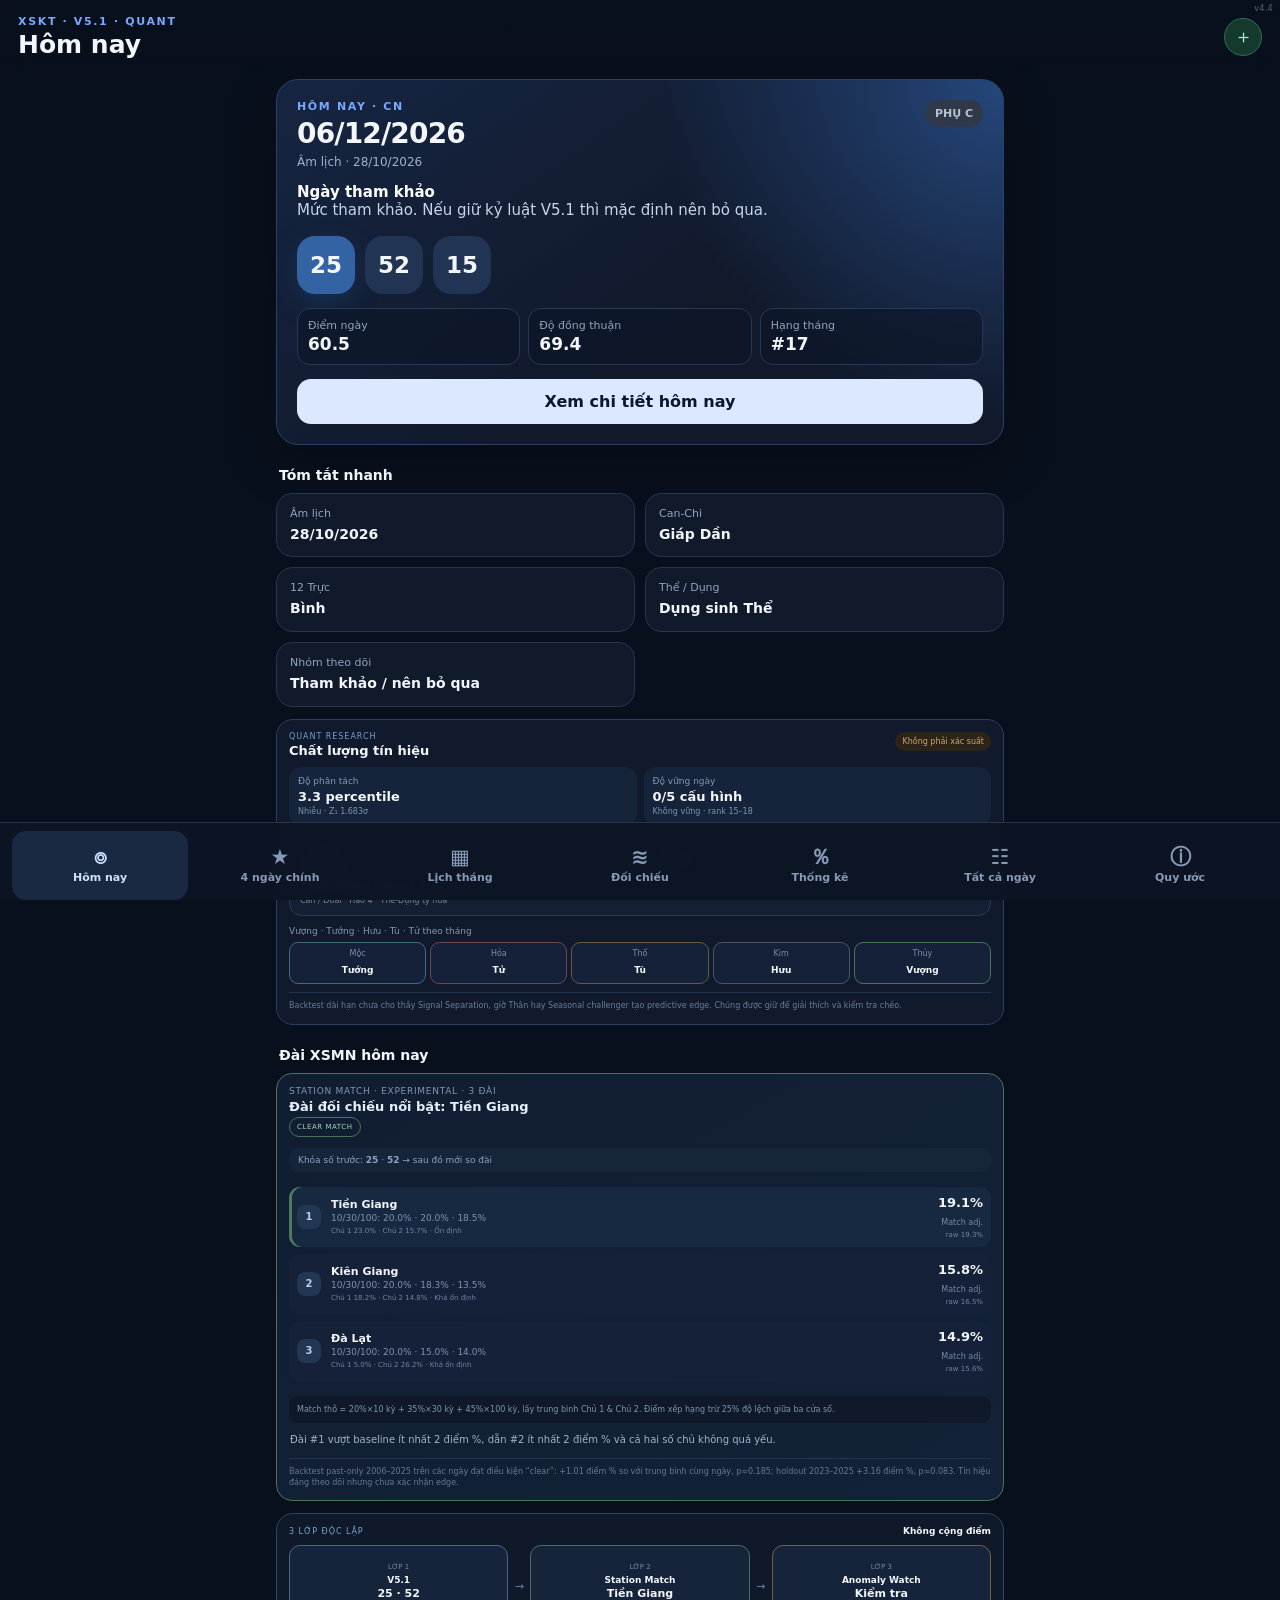
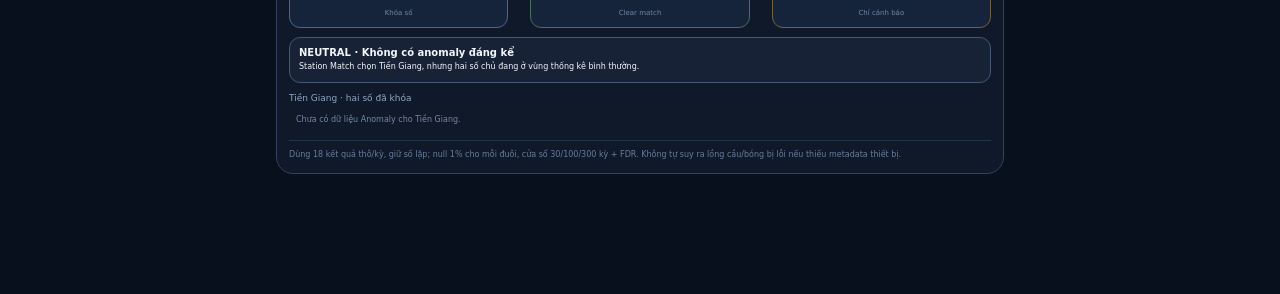
==== commit 8cf3f25c: "Add V5.1 performance statistics tab" ====
--- a/index.html
+++ b/index.html
@@ -11,10 +11,11 @@
   <link rel="manifest" href="./manifest.webmanifest">
   <link rel="apple-touch-icon" href="./icons/apple-touch-icon.png">
   <link rel="stylesheet" href="./assets/style.v43.css">
+  <link rel="stylesheet" href="./assets/stats.v44.css">
   <title>XSKT V5.1</title>
 </head>
 <body>
-<div id="app"><div class="build-version">v4.3</div>
+<div id="app"><div class="build-version">v4.4</div>
   <header class="app-header">
     <div>
       <div class="eyebrow">XSKT · V5.1 · QUANT</div>
@@ -94,6 +95,32 @@
       <div id="compareWarning" class="method-note warning compare-warning"></div>
     </section>
 
+    <!-- PERFORMANCE STATS -->
+    <section id="screen-stats" class="screen">
+      <div class="period-toolbar">
+        <button id="statsPrev" class="round-btn" aria-label="Tháng trước">‹</button>
+        <button id="statsPeriod" class="period-label"></button>
+        <button id="statsNext" class="round-btn" aria-label="Tháng sau">›</button>
+      </div>
+      <div class="method-hero stats-hero">
+        <div class="method-kicker">PERFORMANCE CHECK · V5.1</div>
+        <h2>Thống kê Chủ 1 · Chủ 2</h2>
+        <p>Đối chiếu hai số chủ với kết quả thực tế theo ngày. Tách riêng Đài 1 và Any Station; thống kê này không sửa số V5.1.</p>
+      </div>
+      <div id="statsFreshness" class="stats-freshness"></div>
+      <div id="statsKpis" class="stats-kpi-grid"></div>
+      <div id="statsBaseline" class="stats-baseline"></div>
+      <div class="section-title">Kết quả từng ngày</div>
+      <div id="statsFilter" class="segmented stats-filter">
+        <button data-stats-filter="ALL" class="active">Tất cả</button>
+        <button data-stats-filter="WIN">WIN</button>
+        <button data-stats-filter="MISS">MISS</button>
+        <button data-stats-filter="MAIN">Ngày chính</button>
+      </div>
+      <div id="statsSummary" class="stats-summary"></div>
+      <div id="statsDays" class="stats-days"></div>
+    </section>
+
     <!-- ALL DAYS -->
     <section id="screen-all" class="screen">
       <div class="filter-card">
@@ -361,6 +388,9 @@
     <button data-screen="compare">
       <span class="nav-icon">≋</span><span>Đối chiếu</span>
     </button>
+    <button data-screen="stats">
+      <span class="nav-icon">％</span><span>Thống kê</span>
+    </button>
     <button data-screen="all">
       <span class="nav-icon">☷</span><span>Tất cả ngày</span>
     </button>
@@ -397,6 +427,7 @@
 <script src="./data/history/research-summary.v43.js"></script>
 <script src="./data/history/anomaly-history.v43.js"></script>
 <script src="./assets/app.v43.js"></script>
+<script src="./assets/stats.v44.js"></script>
 <script>
 if ('serviceWorker' in navigator) {
   let refreshing = false;
@@ -408,7 +439,7 @@
   });
   window.addEventListener('load', async () => {
     try {
-      const reg = await navigator.serviceWorker.register('/sw.js?v=43', { updateViaCache: 'none' });
+      const reg = await navigator.serviceWorker.register('/sw.js?v=44', { updateViaCache: 'none' });
       await reg.update();
     } catch (err) {
       console.error('Service Worker registration failed:', err);
--- a/assets/stats.v44.css
+++ b/assets/stats.v44.css
@@ -0,0 +1,61 @@
+/* V4.4 · Performance statistics tab */
+.bottom-nav{grid-template-columns:repeat(7,minmax(0,1fr))}
+.bottom-nav button span:last-child{white-space:nowrap}
+
+.stats-hero{margin-bottom:12px}
+.stats-freshness{
+  margin:0 2px 12px;padding:10px 12px;border:1px solid #29405f;border-radius:13px;
+  background:#101a2c;color:#9fb1ca;font-size:11px;line-height:1.5
+}
+.stats-freshness b{color:#dce8fb}
+.stats-kpi-grid{display:grid;grid-template-columns:1fr 1fr;gap:9px;margin-bottom:10px}
+.stats-kpi{
+  min-width:0;background:#111a2b;border:1px solid #263853;border-radius:16px;padding:13px;
+  display:flex;flex-direction:column;gap:3px
+}
+.stats-kpi.primary{border-color:#35639a;background:linear-gradient(145deg,#142743,#111a2b 70%)}
+.stats-kpi.main-kpi{border-color:#39765c;background:linear-gradient(145deg,#143128,#111a2b 72%)}
+.stats-kpi span{font-size:10px;color:#91a3bf;font-weight:750;text-transform:uppercase;letter-spacing:.04em}
+.stats-kpi b{font-size:27px;line-height:1.05;margin-top:4px}
+.stats-kpi strong{font-size:12px;color:#d5e0f0}
+.stats-kpi small{font-size:10px;line-height:1.35;color:#7f91ad;margin-top:3px}
+.stats-baseline{
+  border:1px solid #3d4b63;background:#141d2d;border-radius:15px;padding:12px 13px;margin:9px 0 12px;
+  display:flex;flex-direction:column;gap:4px
+}
+.stats-baseline b{font-size:12px}.stats-baseline span{font-size:12px;color:#bdcbe0}.stats-baseline small{font-size:10px;color:#7f91ad;line-height:1.4}
+.stats-filter{padding-top:0;margin:4px 0 10px}
+.stats-summary{font-size:11px;color:#8fa2be;padding:0 3px 9px}
+.stats-days{display:flex;flex-direction:column;gap:8px}
+.stats-day{
+  display:grid;grid-template-columns:50px minmax(0,1fr) auto;gap:10px;align-items:center;
+  border:1px solid #293851;background:#111a2b;border-radius:16px;padding:11px
+}
+.stats-day.win{border-color:#2f6d54;background:linear-gradient(100deg,#122a24,#111a2b 46%)}
+.stats-day.loss{border-color:#3b4455}
+.stats-day.pending{opacity:.78}
+.stats-day.is-main{box-shadow:inset 3px 0 0 #efc65d}
+.stats-date{width:50px;height:58px;border-radius:12px;background:#182641;display:flex;flex-direction:column;align-items:center;justify-content:center}
+.stats-date small{font-size:9px;color:#8295b1;font-weight:800}.stats-date b{font-size:21px;line-height:1.05}.stats-date span{font-size:8px;color:#72849f;margin-top:3px}
+.stats-day-body{min-width:0}
+.stats-day-head{display:flex;justify-content:space-between;gap:8px;align-items:center}
+.stats-core{display:grid;grid-template-columns:auto 29px auto 29px;gap:4px;align-items:center}
+.stats-core span{font-size:9px;color:#8496b1}.stats-core b{height:27px;border-radius:8px;background:#213454;display:grid;place-items:center;font-size:12px}
+.stats-main-badge{font-style:normal;font-size:8px;font-weight:900;color:#f4d980;background:#44391d;border-radius:999px;padding:4px 6px}
+.stats-result-line{display:flex;justify-content:space-between;gap:8px;margin-top:7px;font-size:11px}
+.stats-result-line span{color:#8496b1;white-space:nowrap;overflow:hidden;text-overflow:ellipsis}.stats-result-line b{font-size:11px;text-align:right}
+.stats-any-line{display:flex;gap:7px;margin-top:4px;min-width:0}.stats-any-line span{font-size:9px;color:#6f84a2;white-space:nowrap}.stats-any-line small{font-size:9px;color:#91a5c0;white-space:nowrap;overflow:hidden;text-overflow:ellipsis}
+.stats-state{min-width:47px;text-align:center;border-radius:999px;padding:6px 7px;font-size:9px;font-weight:900}
+.stats-state.win{background:#174333;color:#8de3b9}.stats-state.loss{background:#302a31;color:#d8a8ae}.stats-state.pending{background:#293244;color:#91a3bf}
+
+@media(max-width:430px){
+  .bottom-nav{gap:1px;padding-left:5px;padding-right:5px}
+  .bottom-nav button{font-size:8px;padding-left:0;padding-right:0}
+  .nav-icon{font-size:17px}
+  .stats-kpi{padding:11px}.stats-kpi b{font-size:23px}
+  .stats-day{grid-template-columns:46px minmax(0,1fr) auto;gap:8px;padding:9px}
+  .stats-date{width:46px;height:55px}
+  .stats-result-line{display:block}.stats-result-line b{display:block;text-align:left;margin-top:2px}
+  .stats-core{grid-template-columns:auto 27px auto 27px}
+  .stats-state{min-width:43px;font-size:8px;padding:5px}
+}
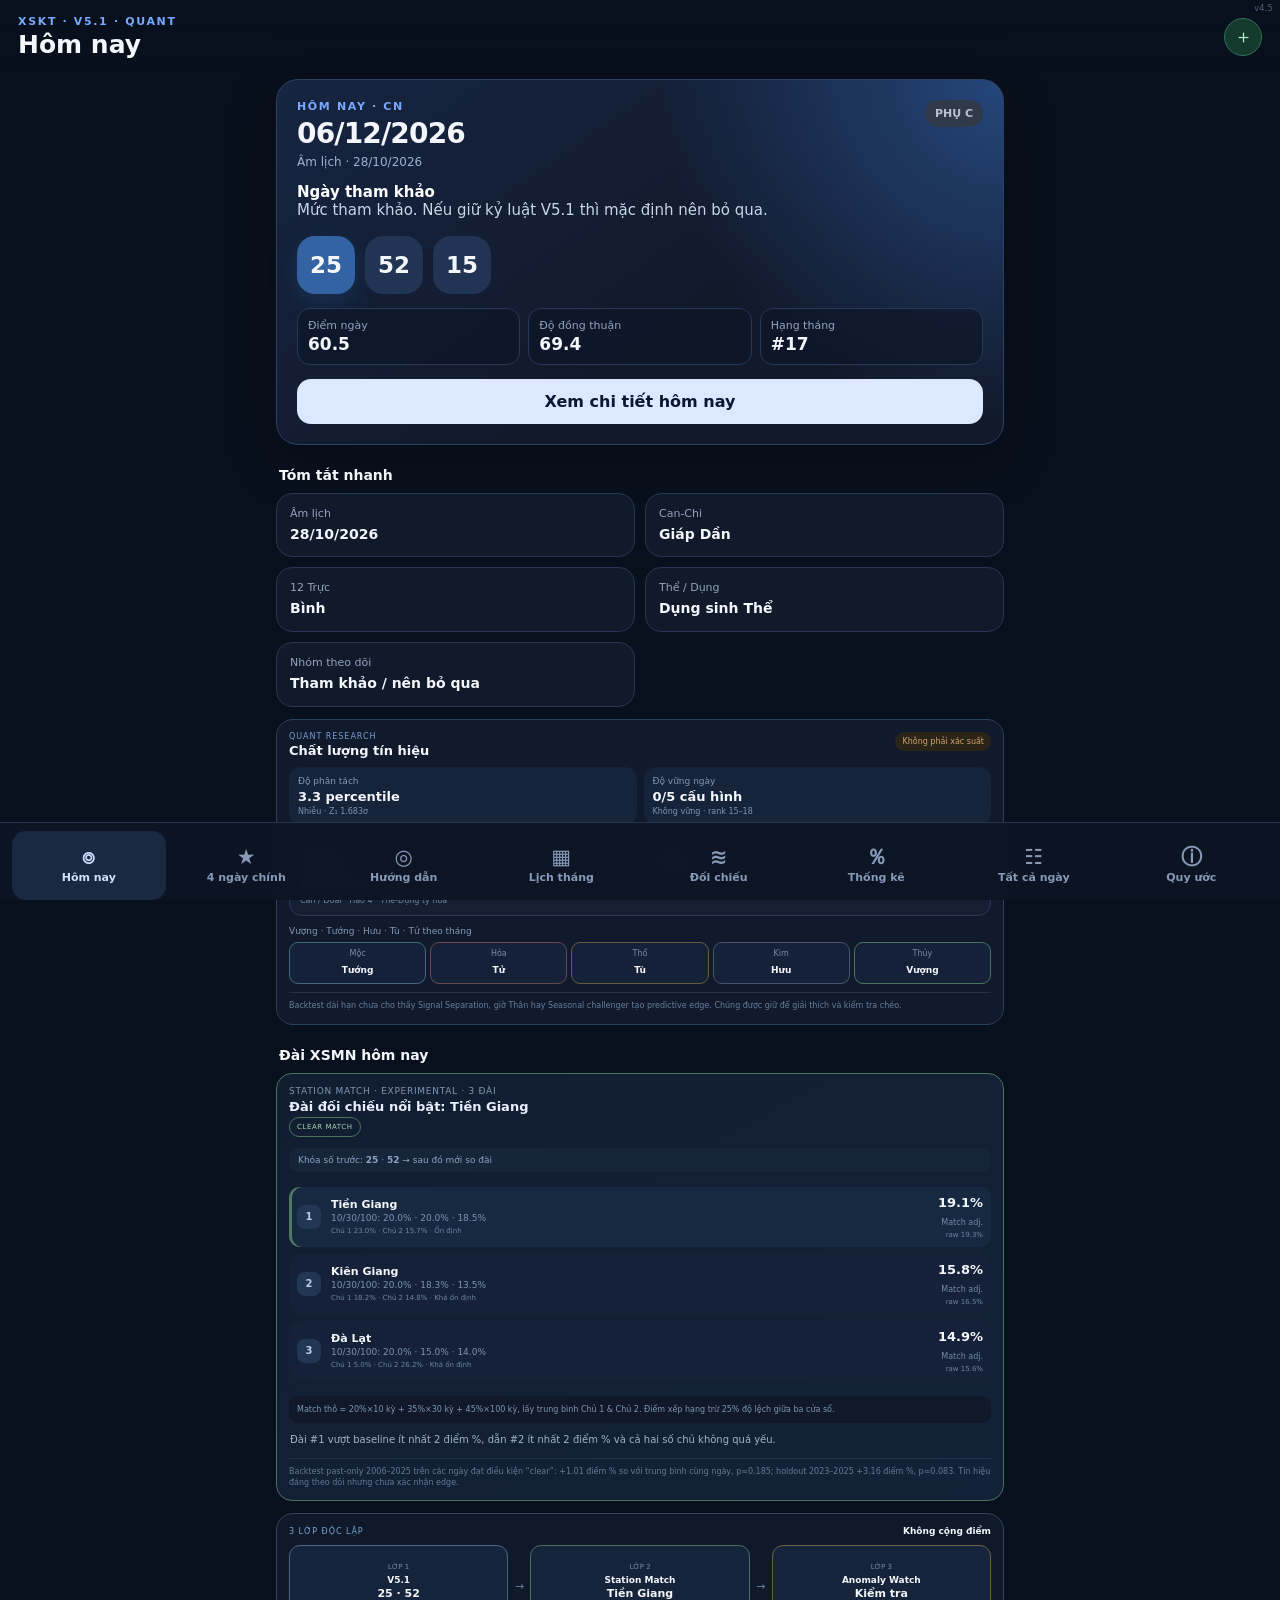
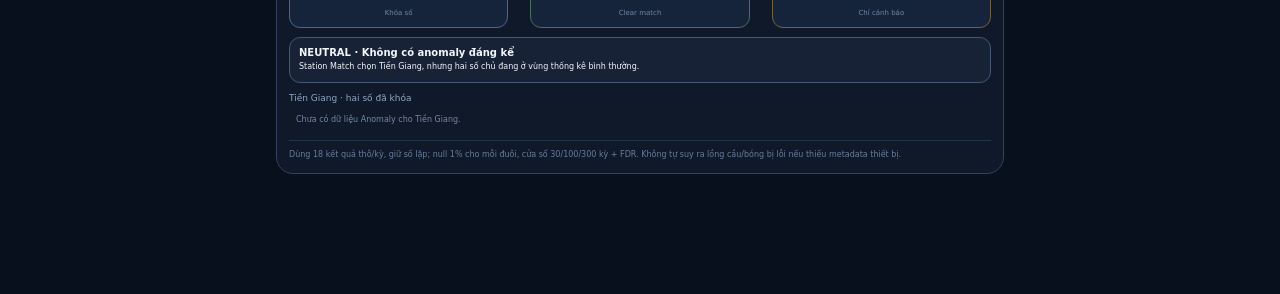
==== commit 95995a22: "Add stop-on-win guide and optimize mobile navigation" ====
--- a/index.html
+++ b/index.html
@@ -12,10 +12,11 @@
   <link rel="apple-touch-icon" href="./icons/apple-touch-icon.png">
   <link rel="stylesheet" href="./assets/style.v43.css">
   <link rel="stylesheet" href="./assets/stats.v44.css">
+  <link rel="stylesheet" href="./assets/guide.v45.css">
   <title>XSKT V5.1</title>
 </head>
 <body>
-<div id="app"><div class="build-version">v4.4</div>
+<div id="app"><div class="build-version">v4.5</div>
   <header class="app-header">
     <div>
       <div class="eyebrow">XSKT · V5.1 · QUANT</div>
@@ -121,6 +122,43 @@
       <div id="statsDays" class="stats-days"></div>
     </section>
 
+    <!-- STOP-ON-WIN GUIDE -->
+    <section id="screen-guide" class="screen">
+      <div class="period-toolbar">
+        <button id="guidePrev" class="round-btn" aria-label="Tháng trước">‹</button>
+        <button id="guidePeriod" class="period-label"></button>
+        <button id="guideNext" class="round-btn" aria-label="Tháng sau">›</button>
+      </div>
+      <div class="method-hero">
+        <div class="method-kicker">STOP-ON-WIN · MONEY PLAN</div>
+        <h2>Hướng dẫn đánh</h2>
+        <p>Chọn số ngày và tiền ngày 1. App lấy Chủ 1 · Chủ 2 từ V5.1 và tính mức cược theo bội nhỏ nhất để một nháy có thể cover toàn bộ phần thua trước đó.</p>
+      </div>
+      <div class="guide-controls">
+        <div class="guide-control-label"><span>Số ngày trong tháng</span><b>Chọn một chu kỳ</b></div>
+        <div id="guideDayCount" class="segmented">
+          <button data-days="4" class="active">4 ngày</button>
+          <button data-days="7">7 ngày</button>
+          <button data-days="15">15 ngày</button>
+          <button data-days="20">20 ngày</button>
+        </div>
+        <div class="guide-stake-wrap">
+          <div class="guide-control-label"><span>Tiền ngày 1</span><b>Mỗi số</b></div>
+          <div class="guide-stake-input">
+            <input id="guideStake" type="number" min="1000" step="15000" value="75000" inputmode="numeric" aria-label="Tiền cược mỗi số ngày 1">
+            <span>2 số / ngày</span>
+          </div>
+          <div class="guide-hint">Mặc định 75k/số = 150k/ngày. Tỷ lệ tính cố định theo giả định 15k → 80k cho mỗi nháy.</div>
+        </div>
+      </div>
+      <div id="guideSummary"></div>
+      <div class="section-title">Ngày V5.1 được chọn</div>
+      <div id="guideDates" class="guide-date-list"></div>
+      <div class="section-title">Mức cược stop-on-win</div>
+      <div id="guidePlan" class="guide-plan-list"></div>
+      <div id="guideFormula" class="guide-formula"></div>
+    </section>
+
     <!-- ALL DAYS -->
     <section id="screen-all" class="screen">
       <div class="filter-card">
@@ -382,6 +420,9 @@
     <button data-screen="main">
       <span class="nav-icon">★</span><span>4 ngày chính</span>
     </button>
+    <button data-screen="guide">
+      <span class="nav-icon">◎</span><span>Hướng dẫn</span>
+    </button>
     <button data-screen="calendar">
       <span class="nav-icon">▦</span><span>Lịch tháng</span>
     </button>
@@ -397,7 +438,24 @@
     <button data-screen="method">
       <span class="nav-icon">ⓘ</span><span>Quy ước</span>
     </button>
+    <a id="moreNav" class="nav-more" href="#more" aria-label="Mở thêm menu">
+      <span class="nav-icon">•••</span><span>Thêm</span>
+    </a>
   </nav>
+
+  <!-- MOBILE MORE NAV -->
+  <div id="moreNavOverlay" class="more-nav-overlay" hidden>
+    <div class="more-nav-backdrop" data-close-more></div>
+    <div class="more-nav-sheet" role="dialog" aria-modal="true" aria-label="Menu thêm">
+      <div class="more-nav-head"><b>Thêm</b><button data-close-more aria-label="Đóng">×</button></div>
+      <div class="more-nav-grid">
+        <button data-more-screen="calendar"><span>▦</span><div>Lịch tháng<small>Xem toàn bộ lịch V5.1</small></div></button>
+        <button data-more-screen="compare"><span>≋</span><div>Đối chiếu<small>Recent Form · Station Match</small></div></button>
+        <button data-more-screen="all"><span>☷</span><div>Tất cả ngày<small>Lọc toàn bộ dữ liệu</small></div></button>
+        <button data-more-screen="method"><span>ⓘ</span><div>Quy ước<small>Công thức & phương pháp</small></div></button>
+      </div>
+    </div>
+  </div>
 
   <!-- DETAIL SHEET -->
   <div id="detailOverlay" class="detail-overlay" hidden>
@@ -428,6 +486,7 @@
 <script src="./data/history/anomaly-history.v43.js"></script>
 <script src="./assets/app.v43.js"></script>
 <script src="./assets/stats.v44.js"></script>
+<script src="./assets/guide.v45.js"></script>
 <script>
 if ('serviceWorker' in navigator) {
   let refreshing = false;
@@ -439,7 +498,7 @@
   });
   window.addEventListener('load', async () => {
     try {
-      const reg = await navigator.serviceWorker.register('/sw.js?v=44', { updateViaCache: 'none' });
+      const reg = await navigator.serviceWorker.register('/sw.js?v=45', { updateViaCache: 'none' });
       await reg.update();
     } catch (err) {
       console.error('Service Worker registration failed:', err);
--- a/assets/guide.v45.css
+++ b/assets/guide.v45.css
@@ -0,0 +1,59 @@
+/* v4.5 · mobile navigation + stop-on-win guide */
+.nav-more{display:none;text-decoration:none;color:#8699b7;border-radius:14px;align-items:center;justify-content:center;flex-direction:column;gap:3px;font-size:11px;font-weight:700}
+.nav-more.active{color:#cfe0ff;background:#1a2942}
+
+.guide-controls{background:var(--surface);border:1px solid var(--line);border-radius:18px;padding:13px;margin:12px 0}
+.guide-control-label{display:flex;justify-content:space-between;gap:12px;align-items:end;margin-bottom:5px}
+.guide-control-label span{font-size:11px;color:var(--muted)}
+.guide-control-label b{font-size:13px}
+.guide-stake-wrap{margin-top:13px}
+.guide-stake-input{display:grid;grid-template-columns:1fr auto;gap:8px;align-items:center}
+.guide-stake-input input{margin:0;width:100%;background:#0e1728;border:1px solid #283a58;border-radius:12px;padding:12px;color:var(--text);font-size:18px;font-weight:850;outline:none}
+.guide-stake-input span{padding:11px 12px;border-radius:12px;background:#17243a;color:#aebed5;font-size:12px;font-weight:800}
+.guide-hint{font-size:11px;color:var(--muted);line-height:1.45;margin-top:7px}
+.guide-summary-grid{display:grid;grid-template-columns:1fr 1fr;gap:8px;margin-top:12px}
+.guide-summary-grid>div{background:#111c2f;border:1px solid #263953;border-radius:14px;padding:11px}
+.guide-summary-grid span{display:block;color:var(--muted);font-size:10px}.guide-summary-grid b{display:block;font-size:15px;margin-top:4px}
+.guide-stop-rule{display:flex;gap:10px;align-items:center;background:#133d30;border:1px solid #2f805f;border-radius:14px;padding:12px;margin-top:10px}
+.guide-stop-rule b{white-space:nowrap;color:#8ee8bc;font-size:12px}.guide-stop-rule span{font-size:12px;line-height:1.45;color:#c9e8da}
+.guide-prob-note{font-size:11px;color:#9eb0c9;line-height:1.5;padding:9px 3px 0}.guide-prob-note b{color:#dbe8ff}
+.guide-risk{display:flex;flex-direction:column;gap:3px;border-radius:14px;padding:11px 12px;margin-top:9px;border:1px solid}
+.guide-risk b{font-size:12px}.guide-risk span{font-size:11px;line-height:1.45}
+.guide-risk-ok{background:#123328;border-color:#2c6a51;color:#bce9d5}.guide-risk-warn{background:#3c3118;border-color:#79632a;color:#f1dfa2}.guide-risk-danger{background:#3a2023;border-color:#82464d;color:#f2c2c7}
+.guide-date-list{display:grid;grid-template-columns:repeat(2,minmax(0,1fr));gap:8px}
+.guide-date-chip{background:#111b2d;border:1px solid #273750;border-radius:14px;padding:10px;min-width:0}
+.guide-date-chip.main{border-color:#34795d;background:#143127}.guide-date-chip span,.guide-date-chip small{display:block;font-size:10px;color:#91a4bf}.guide-date-chip b{display:block;font-size:17px;margin:4px 0}.guide-date-chip small{white-space:nowrap;overflow:hidden;text-overflow:ellipsis}
+.guide-plan-list{display:flex;flex-direction:column;gap:10px}
+.guide-plan-row{background:var(--surface);border:1px solid var(--line);border-radius:17px;padding:12px}
+.guide-plan-row.is-main{border-color:#34795d;background:linear-gradient(105deg,#143127,#111a2b 55%)}
+.guide-plan-day{display:grid;grid-template-columns:auto 1fr auto;align-items:center;gap:8px;padding-bottom:9px;border-bottom:1px solid #263650}
+.guide-plan-day span{font-size:10px;color:#90a2bd;font-weight:800}.guide-plan-day b{font-size:16px}.guide-plan-day small{font-size:13px;font-weight:850;color:#d6e4fa}
+.guide-plan-money{display:grid;grid-template-columns:repeat(4,1fr);gap:6px;margin-top:9px}
+.guide-plan-money>div{background:#0e1728;border-radius:11px;padding:8px;min-width:0}.guide-plan-money span,.guide-plan-money small{display:block;font-size:9px;color:#8295b0}.guide-plan-money b{display:block;font-size:12px;margin-top:3px;white-space:nowrap}.guide-plan-money small{margin-top:2px}
+.guide-profit{display:flex;align-items:center;gap:7px;margin-top:9px;background:#12362a;border-radius:11px;padding:9px 10px}.guide-profit span{font-size:10px;color:#a7c9ba}.guide-profit b{font-size:15px;color:#79e0ae}.guide-profit small{margin-left:auto;font-size:9px;font-weight:850;color:#97d7ba}
+.guide-formula{margin-top:12px;background:#101a2c;border:1px solid #263953;border-radius:14px;padding:11px 12px;color:#9eafc7;font-size:11px;line-height:1.55}.guide-formula b{color:#d9e7fb}
+
+.more-nav-overlay{position:fixed;z-index:95;inset:0}.more-nav-backdrop{position:absolute;inset:0;background:#0008;backdrop-filter:blur(4px)}
+.more-nav-sheet{position:absolute;left:12px;right:12px;bottom:calc(var(--nav-h) + 9px + var(--safe-bottom));background:#111b2d;border:1px solid #30425f;border-radius:20px;padding:13px;box-shadow:0 18px 55px #0009}
+.more-nav-head{display:flex;align-items:center;justify-content:space-between;margin-bottom:9px}.more-nav-head b{font-size:14px}.more-nav-head button{border:0;background:#21304a;width:30px;height:30px;border-radius:50%;font-size:18px;color:#c5d4e8}
+.more-nav-grid{display:grid;grid-template-columns:1fr 1fr;gap:8px}.more-nav-grid button{border:1px solid #2b3c57;background:#17243a;border-radius:14px;padding:12px;color:#d7e2f3;text-align:left;display:flex;align-items:center;gap:9px;font-weight:780}.more-nav-grid button span{font-size:19px;width:24px;text-align:center}.more-nav-grid button small{display:block;color:#8295af;font-size:9px;font-weight:600;margin-top:2px}
+
+@media(min-width:561px){
+  .bottom-nav{grid-template-columns:repeat(8,1fr)}
+}
+@media(max-width:560px){
+  .bottom-nav{grid-template-columns:repeat(5,minmax(0,1fr));gap:3px;padding-left:8px;padding-right:8px}
+  .bottom-nav button[data-screen="calendar"],
+  .bottom-nav button[data-screen="compare"],
+  .bottom-nav button[data-screen="all"],
+  .bottom-nav button[data-screen="method"]{display:none}
+  .nav-more{display:flex}
+  .bottom-nav button,.nav-more{font-size:9px;min-width:0;padding:4px 1px}
+  .nav-icon{font-size:19px}
+  .guide-plan-money{grid-template-columns:1fr 1fr}
+}
+@media(max-width:380px){
+  .guide-summary-grid{grid-template-columns:1fr}
+  .guide-date-list{grid-template-columns:1fr 1fr}
+  .guide-profit{flex-wrap:wrap}.guide-profit small{margin-left:0;width:100%}
+}
